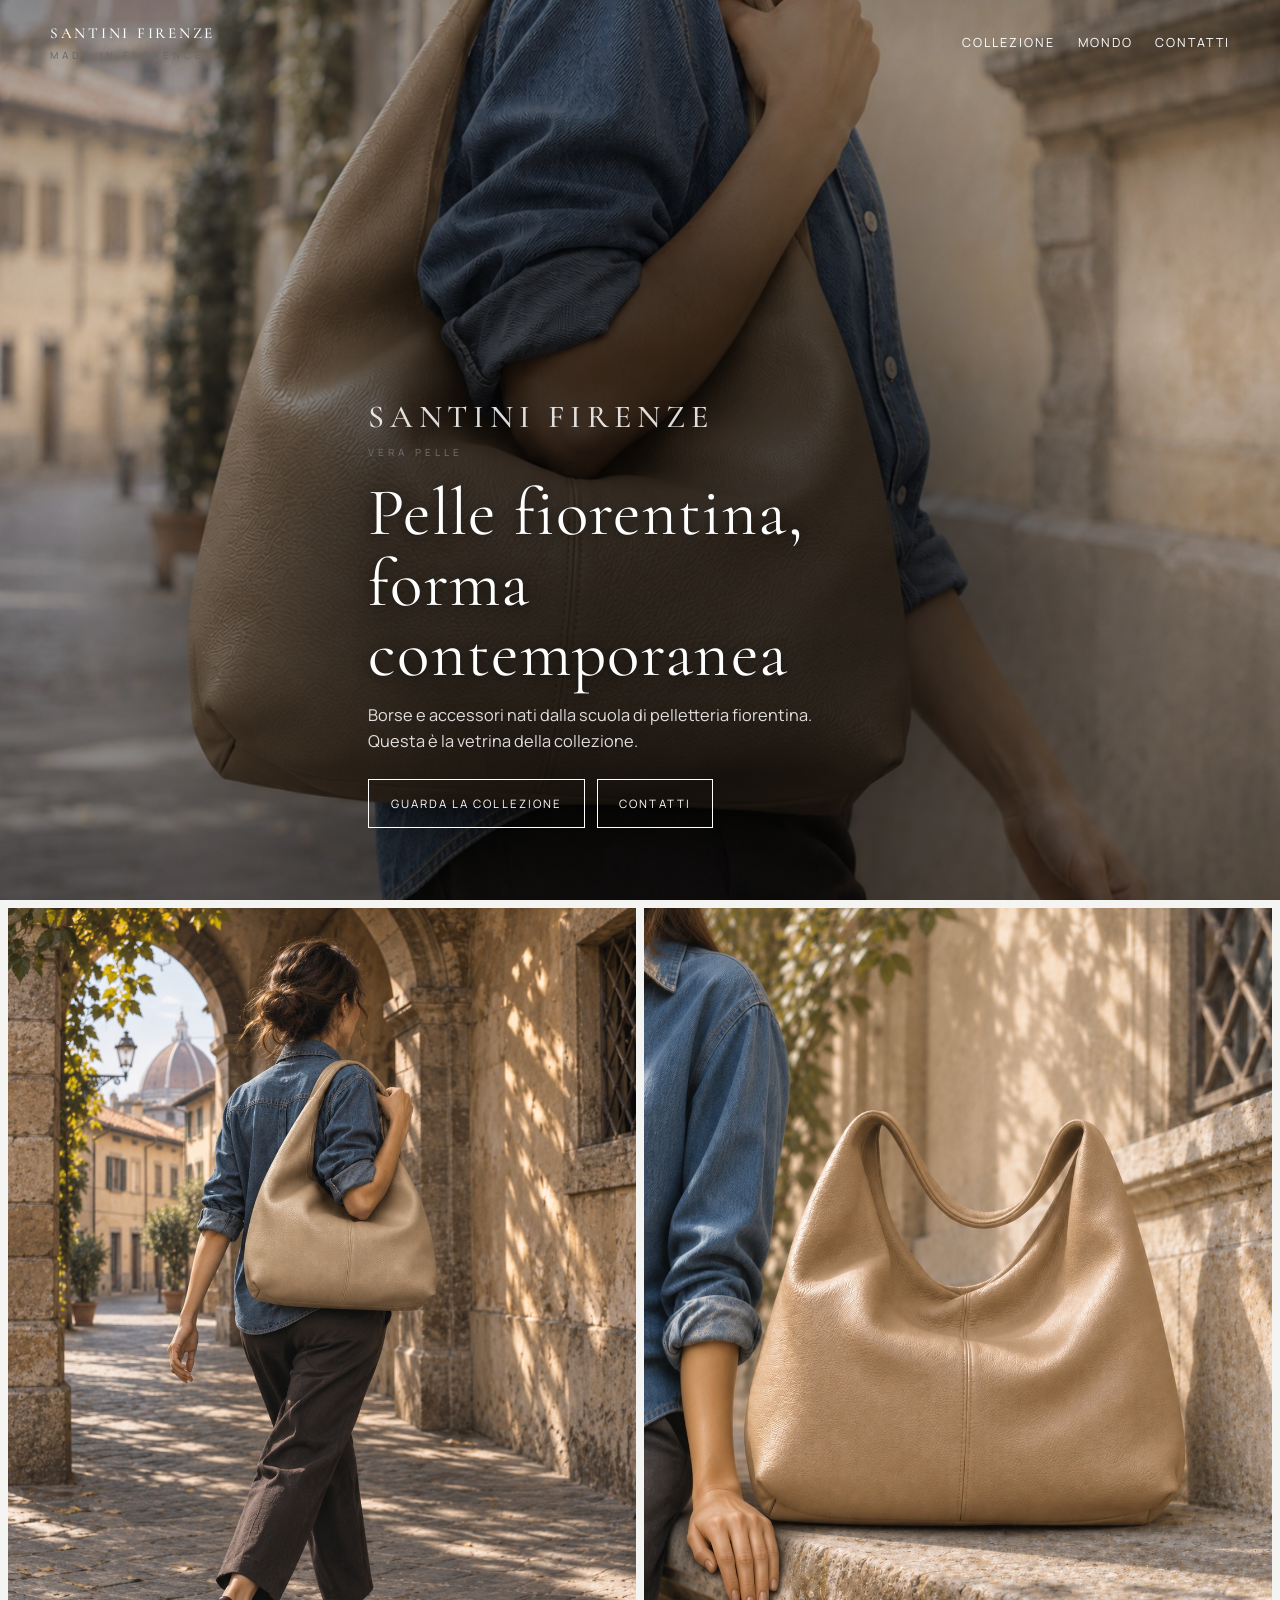
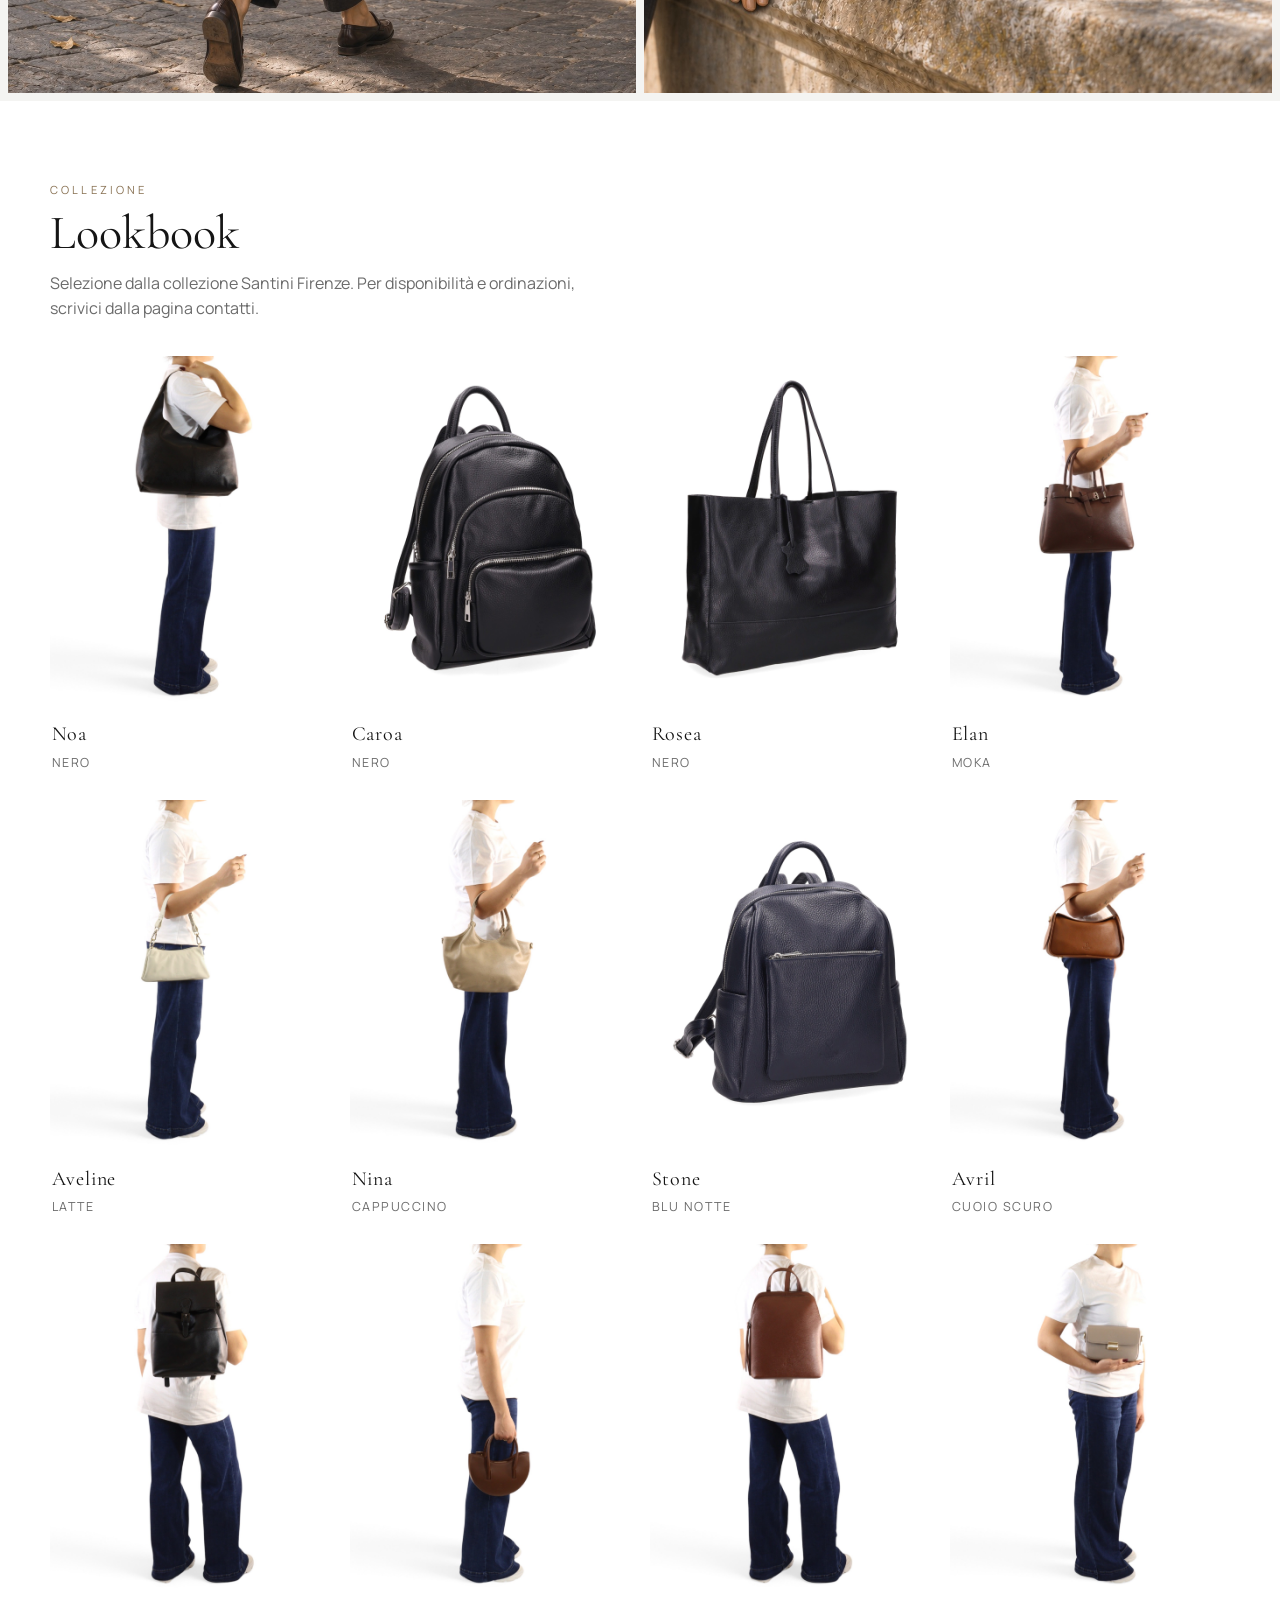
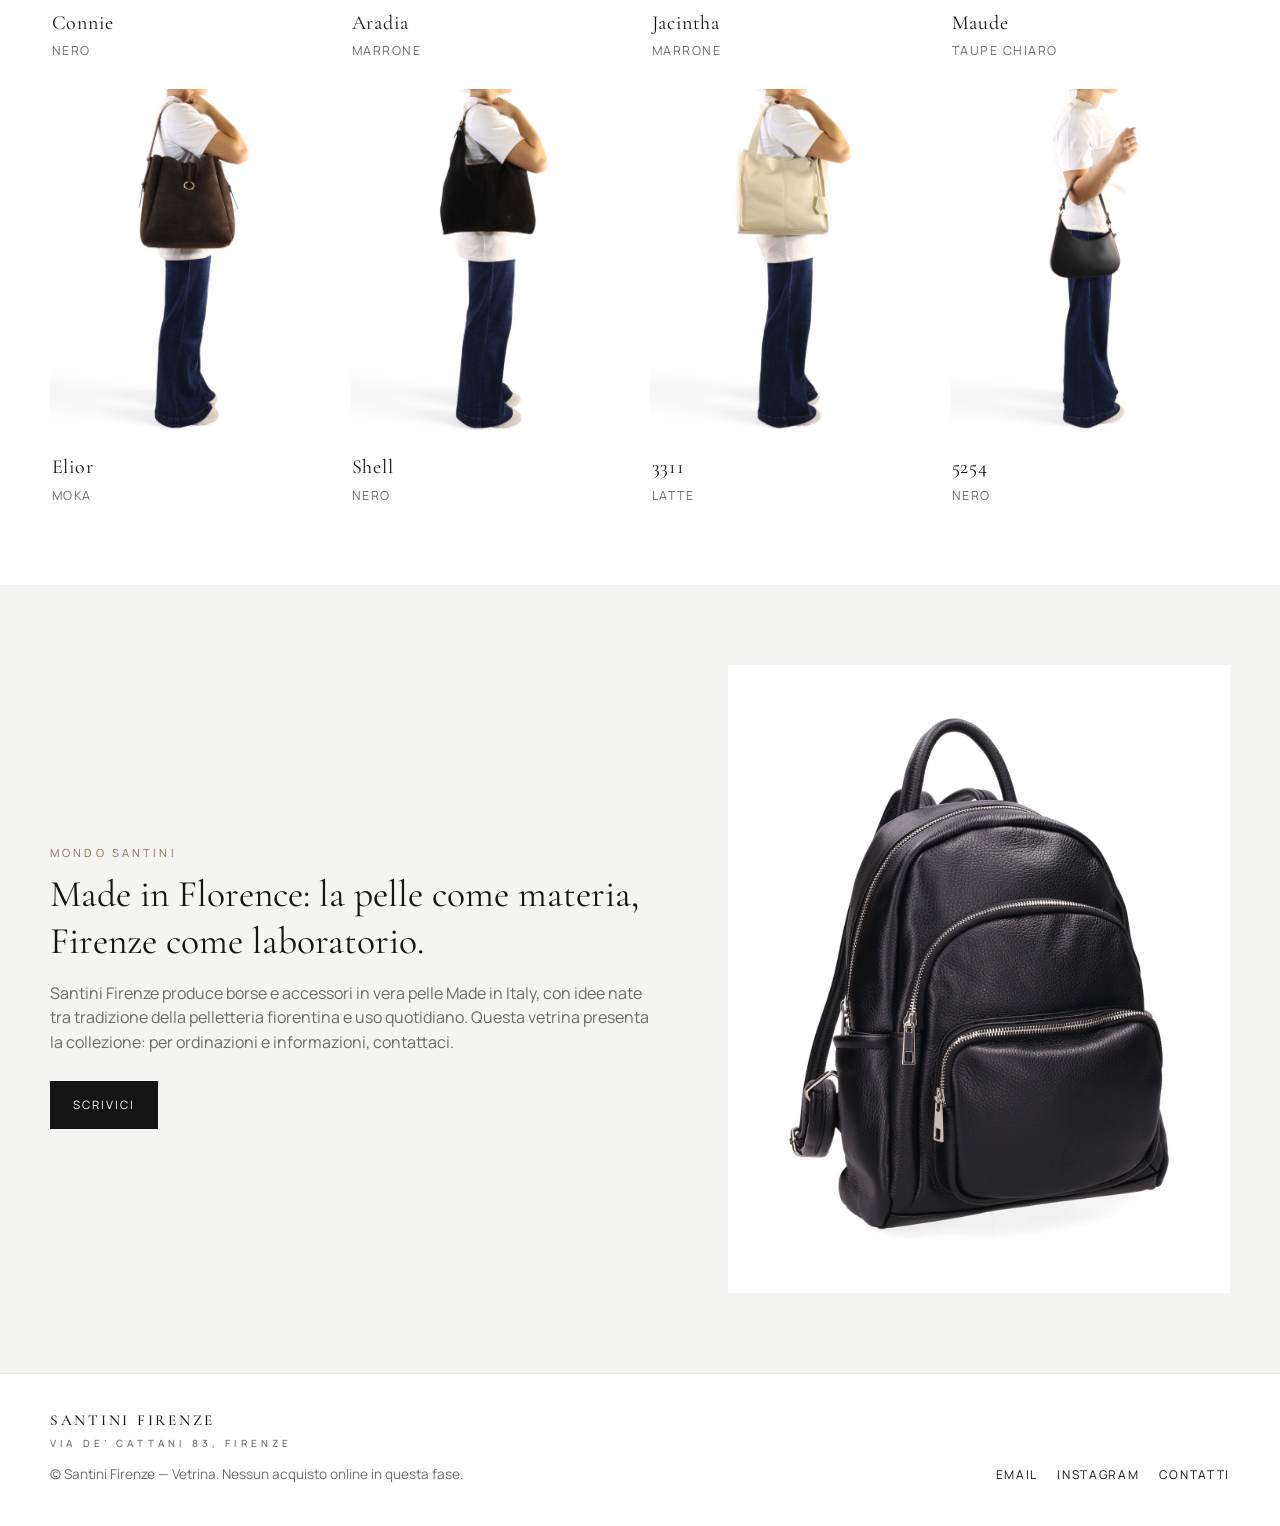
==== index.html @ 2aa39936 "Pubblica lo scatto del muretto con posa naturale" ====
<!DOCTYPE html>
<html lang="it">
<head>
  <meta charset="UTF-8">
  <meta name="viewport" content="width=device-width, initial-scale=1.0">
  <title>Santini Firenze — Borse in vera pelle</title>
  <meta name="description" content="Santini Firenze: borse e accessori in vera pelle, artigianato fiorentino. Vetrina della collezione.">
  <link rel="preconnect" href="https://fonts.googleapis.com">
  <link rel="preconnect" href="https://fonts.gstatic.com" crossorigin>
  <link href="https://fonts.googleapis.com/css2?family=Cormorant+Garamond:ital,wght@0,400;0,500;1,400&family=Manrope:wght@400;500;600&display=swap" rel="stylesheet">
  <link rel="stylesheet" href="css/style.css">
</head>
<body>

<header class="site-header">
  <div class="wrap inner">
    <a class="brand" href="index.html">Santini Firenze<span>Made in Florence</span></a>
    <nav aria-label="Principale">
      <a href="#collezione">Collezione</a>
      <a href="#mondo">Mondo</a>
      <a href="contatti.html">Contatti</a>
    </nav>
  </div>
</header>

<section class="hero" aria-label="In evidenza">
  <div class="hero__media">
    <img src="img/web/noa-indossata.jpg" alt="Borsa beige indossata con camicia in denim" width="1122" height="1402" fetchpriority="high" style="object-position: center 43%">
  </div>
  <div class="wrap hero__copy">
    <p class="brand">Santini Firenze<span>Vera pelle</span></p>
    <h1>Pelle fiorentina, forma contemporanea</h1>
    <p>Borse e accessori nati dalla scuola di pelletteria fiorentina. Questa è la vetrina della collezione.</p>
    <div class="cta-row">
      <a class="btn" href="#collezione">Guarda la collezione</a>
      <a class="btn" href="contatti.html">Contatti</a>
    </div>
  </div>
</section>

<section aria-label="Lifestyle Santini Firenze" style="display:grid;grid-template-columns:repeat(auto-fit,minmax(min(100%,24rem),1fr));gap:0.5rem;padding:0.5rem;background:#f4f4f2">
  <img src="img/web/noa-firenze.jpg" alt="Borsa beige indossata sotto un arco a Firenze" width="1122" height="1402" loading="lazy" style="display:block;width:100%;height:auto">
  <img src="img/web/noa-dettaglio-posa-naturale.jpg" alt="Dettaglio della pelle beige e del manico della borsa" width="1122" height="1402" loading="lazy" style="display:block;width:100%;height:auto">
</section>

<section class="section" id="collezione">
  <div class="wrap">
    <div class="section-head">
      <p class="eyebrow">Collezione</p>
      <h2>Lookbook</h2>
      <p>Selezione dalla collezione Santini Firenze. Per disponibilità e ordinazioni, scrivici dalla pagina contatti.</p>
    </div>
    <div class="lookbook">
      <a class="look" href="contatti.html">
        <figure><img src="img/web/13-noa-nero.jpg" alt="Noa nero" loading="lazy" width="800" height="1000"></figure>
        <figcaption><div class="name">Noa</div><div class="color">Nero</div></figcaption>
      </a>
      <a class="look" href="contatti.html">
        <figure><img src="img/web/06-caroa-nero.jpg" alt="Caroa nero" loading="lazy" width="800" height="1000"></figure>
        <figcaption><div class="name">Caroa</div><div class="color">Nero</div></figcaption>
      </a>
      <a class="look" href="contatti.html">
        <figure><img src="img/web/14-rosea-nero.jpg" alt="Rosea nero" loading="lazy" width="800" height="1000"></figure>
        <figcaption><div class="name">Rosea</div><div class="color">Nero</div></figcaption>
      </a>
      <a class="look" href="contatti.html">
        <figure><img src="img/web/08-elan-moka.jpg" alt="Elan moka" loading="lazy" width="800" height="1000"></figure>
        <figcaption><div class="name">Elan</div><div class="color">Moka</div></figcaption>
      </a>
      <a class="look" href="contatti.html">
        <figure><img src="img/web/04-aveline-latte.jpg" alt="Aveline latte" loading="lazy" width="800" height="1000"></figure>
        <figcaption><div class="name">Aveline</div><div class="color">Latte</div></figcaption>
      </a>
      <a class="look" href="contatti.html">
        <figure><img src="img/web/12-nina-cappuccino.jpg" alt="Nina cappuccino" loading="lazy" width="800" height="1000"></figure>
        <figcaption><div class="name">Nina</div><div class="color">Cappuccino</div></figcaption>
      </a>
      <a class="look" href="contatti.html">
        <figure><img src="img/web/16-stone-blu-notte.jpg" alt="Stone blu notte" loading="lazy" width="800" height="1000"></figure>
        <figcaption><div class="name">Stone</div><div class="color">Blu notte</div></figcaption>
      </a>
      <a class="look" href="contatti.html">
        <figure><img src="img/web/05-avril-cuoio-scuro.jpg" alt="Avril cuoio scuro" loading="lazy" width="800" height="1000"></figure>
        <figcaption><div class="name">Avril</div><div class="color">Cuoio scuro</div></figcaption>
      </a>
      <a class="look" href="contatti.html">
        <figure><img src="img/web/07-connie-nero.jpg" alt="Connie nero" loading="lazy" width="800" height="1000"></figure>
        <figcaption><div class="name">Connie</div><div class="color">Nero</div></figcaption>
      </a>
      <a class="look" href="contatti.html">
        <figure><img src="img/web/03-aradia-marrone.jpg" alt="Aradia marrone" loading="lazy" width="800" height="1000"></figure>
        <figcaption><div class="name">Aradia</div><div class="color">Marrone</div></figcaption>
      </a>
      <a class="look" href="contatti.html">
        <figure><img src="img/web/10-jacintha-marrone.jpg" alt="Jacintha marrone" loading="lazy" width="800" height="1000"></figure>
        <figcaption><div class="name">Jacintha</div><div class="color">Marrone</div></figcaption>
      </a>
      <a class="look" href="contatti.html">
        <figure><img src="img/web/11-maude-taupe-chiaro.jpg" alt="Maude taupe chiaro" loading="lazy" width="800" height="1000"></figure>
        <figcaption><div class="name">Maude</div><div class="color">Taupe chiaro</div></figcaption>
      </a>
      <a class="look" href="contatti.html">
        <figure><img src="img/web/09-elior-sc523-moka.jpg" alt="Elior moka" loading="lazy" width="800" height="1000"></figure>
        <figcaption><div class="name">Elior</div><div class="color">Moka</div></figcaption>
      </a>
      <a class="look" href="contatti.html">
        <figure><img src="img/web/15-shell-sc28-nero.jpg" alt="Shell nero" loading="lazy" width="800" height="1000"></figure>
        <figcaption><div class="name">Shell</div><div class="color">Nero</div></figcaption>
      </a>
      <a class="look" href="contatti.html">
        <figure><img src="img/web/01-3311-latte.jpg" alt="Modello 3311 latte" loading="lazy" width="800" height="1000"></figure>
        <figcaption><div class="name">3311</div><div class="color">Latte</div></figcaption>
      </a>
      <a class="look" href="contatti.html">
        <figure><img src="img/web/02-5254-nero.jpg" alt="Modello 5254 nero" loading="lazy" width="800" height="1000"></figure>
        <figcaption><div class="name">5254</div><div class="color">Nero</div></figcaption>
      </a>
    </div>
  </div>
</section>

<section class="section mist" id="mondo">
  <div class="wrap story">
    <div>
      <p class="eyebrow" style="font-size:.7rem;letter-spacing:.28em;text-transform:uppercase;color:var(--accent);margin-bottom:.55rem">Mondo Santini</p>
      <blockquote>Made in Florence: la pelle come materia, Firenze come laboratorio.</blockquote>
      <p>Santini Firenze produce borse e accessori in vera pelle Made in Italy, con idee nate tra tradizione della pelletteria fiorentina e uso quotidiano. Questa vetrina presenta la collezione: per ordinazioni e informazioni, contattaci.</p>
      <div class="cta-row" style="margin-top:1.6rem">
        <a class="btn solid" href="contatti.html">Scrivici</a>
      </div>
    </div>
    <div class="story-visual">
      <img src="img/web/06-caroa-nero.jpg" alt="Dettaglio borsa Caroa Santini Firenze" loading="lazy" width="900" height="1125">
    </div>
  </div>
</section>

<footer class="site-footer">
  <div class="wrap inner">
    <div>
      <div class="brand">Santini Firenze<span>Via de’ Cattani 83, Firenze</span></div>
      <p style="margin-top:.8rem">© Santini Firenze — Vetrina. Nessun acquisto online in questa fase.</p>
    </div>
    <div class="links">
      <a href="mailto:info@santinifirenze.com">Email</a>
      <a href="https://www.instagram.com/santinifirenze_official/" rel="noopener" target="_blank">Instagram</a>
      <a href="contatti.html">Contatti</a>
    </div>
  </div>
</footer>

</body>
</html>
---- css/style.css ----
:root {
  --ink: #151515;
  --muted: #6b6b6b;
  --line: #e6e6e6;
  --paper: #ffffff;
  --mist: #f4f4f2;
  --accent: #8a7355;
  --max: 1180px;
}

* { box-sizing: border-box; margin: 0; padding: 0; }

html { scroll-behavior: smooth; }

body {
  font-family: "Manrope", system-ui, sans-serif;
  color: var(--ink);
  background: var(--paper);
  line-height: 1.55;
  font-size: 16px;
  -webkit-font-smoothing: antialiased;
}

img { display: block; max-width: 100%; height: auto; }

a { color: inherit; text-decoration: none; }

.wrap {
  width: min(100% - 2.5rem, var(--max));
  margin-inline: auto;
}

.brand {
  font-family: "Cormorant Garamond", Georgia, serif;
  font-weight: 500;
  letter-spacing: 0.18em;
  text-transform: uppercase;
  font-size: 0.95rem;
}

.brand span {
  display: block;
  font-family: "Manrope", sans-serif;
  font-size: 0.62rem;
  letter-spacing: 0.42em;
  color: var(--muted);
  margin-top: 0.2rem;
}

/* Header */
.site-header {
  position: absolute;
  inset: 0 0 auto;
  z-index: 5;
  padding: 1.35rem 0;
  color: var(--paper);
}

.site-header.on-light {
  position: sticky;
  top: 0;
  background: rgba(255, 255, 255, 0.94);
  backdrop-filter: blur(8px);
  border-bottom: 1px solid var(--line);
  color: var(--ink);
}

.site-header .inner {
  display: flex;
  align-items: center;
  justify-content: space-between;
  gap: 1rem;
}

.site-header nav {
  display: flex;
  gap: 1.4rem;
  font-size: 0.78rem;
  letter-spacing: 0.16em;
  text-transform: uppercase;
}

.site-header nav a:hover { color: var(--accent); }
.site-header.on-light .brand span { color: var(--muted); }

/* Hero */
.hero {
  position: relative;
  min-height: 100svh;
  display: grid;
  place-items: end stretch;
  color: var(--paper);
  overflow: hidden;
  background: #111;
}

.hero__media {
  position: absolute;
  inset: 0;
}

.hero__media img {
  width: 100%;
  height: 100%;
  object-fit: cover;
  object-position: center 20%;
}

.hero__media::after {
  content: "";
  position: absolute;
  inset: 0;
  background:
    linear-gradient(180deg, rgba(0,0,0,.35) 0%, rgba(0,0,0,.08) 38%, rgba(0,0,0,.55) 100%);
}

.hero__copy {
  position: relative;
  z-index: 1;
  padding: 0 0 4.5rem;
  max-width: 34rem;
  animation: rise 0.9s ease both;
}

.hero__copy .brand {
  font-size: clamp(1.4rem, 3.2vw, 2rem);
  margin-bottom: 1.1rem;
}

.hero__copy h1 {
  font-family: "Cormorant Garamond", Georgia, serif;
  font-weight: 400;
  font-size: clamp(2.4rem, 6vw, 4.2rem);
  line-height: 1.05;
  letter-spacing: 0.02em;
  margin-bottom: 0.85rem;
}

.hero__copy p {
  font-size: 1.02rem;
  color: rgba(255,255,255,.86);
  max-width: 28rem;
  margin-bottom: 1.6rem;
}

.cta-row { display: flex; flex-wrap: wrap; gap: 0.75rem; }

.btn {
  display: inline-flex;
  align-items: center;
  justify-content: center;
  padding: 0.9rem 1.35rem;
  border: 1px solid currentColor;
  font-size: 0.72rem;
  letter-spacing: 0.18em;
  text-transform: uppercase;
  transition: background .2s ease, color .2s ease, border-color .2s ease;
}

.btn:hover { background: var(--paper); color: var(--ink); border-color: var(--paper); }

.btn.solid {
  background: var(--ink);
  color: var(--paper);
  border-color: var(--ink);
}

.btn.solid:hover { background: var(--accent); border-color: var(--accent); }

/* Sections */
.section {
  padding: 5rem 0;
}

.section.mist { background: var(--mist); }

.section-head {
  margin-bottom: 2.2rem;
  max-width: 36rem;
}

.section-head .eyebrow {
  font-size: 0.7rem;
  letter-spacing: 0.28em;
  text-transform: uppercase;
  color: var(--accent);
  margin-bottom: 0.55rem;
}

.section-head h2 {
  font-family: "Cormorant Garamond", Georgia, serif;
  font-weight: 400;
  font-size: clamp(2rem, 4vw, 3rem);
  line-height: 1.1;
  margin-bottom: 0.7rem;
}

.section-head p { color: var(--muted); }

/* Lookbook */
.lookbook {
  display: grid;
  grid-template-columns: repeat(2, 1fr);
  gap: 1.25rem 1rem;
}

@media (min-width: 900px) {
  .lookbook { grid-template-columns: repeat(4, 1fr); gap: 1.75rem 1.25rem; }
}

.look {
  display: block;
}

.look figure {
  background: var(--mist);
  overflow: hidden;
  aspect-ratio: 4 / 5;
}

.look img {
  width: 100%;
  height: 100%;
  object-fit: cover;
  transition: transform 0.7s ease;
}

.look:hover img { transform: scale(1.035); }

.look figcaption {
  padding: 0.85rem 0.1rem 0;
}

.look .name {
  font-family: "Cormorant Garamond", Georgia, serif;
  font-size: 1.25rem;
  letter-spacing: 0.04em;
}

.look .color {
  font-size: 0.78rem;
  letter-spacing: 0.12em;
  text-transform: uppercase;
  color: var(--muted);
  margin-top: 0.15rem;
}

/* Story */
.story {
  display: grid;
  gap: 2rem;
  align-items: center;
}

@media (min-width: 860px) {
  .story { grid-template-columns: 1.1fr 0.9fr; gap: 4rem; }
}

.story blockquote {
  font-family: "Cormorant Garamond", Georgia, serif;
  font-size: clamp(1.6rem, 3vw, 2.35rem);
  line-height: 1.25;
  font-weight: 400;
}

.story p { color: var(--muted); margin-top: 1rem; }

.story-visual {
  background: var(--mist);
  aspect-ratio: 4 / 5;
  overflow: hidden;
}

.story-visual img {
  width: 100%;
  height: 100%;
  object-fit: cover;
}

/* Contacts */
.contact-grid {
  display: grid;
  gap: 2.5rem;
}

@media (min-width: 800px) {
  .contact-grid { grid-template-columns: 1fr 1fr; gap: 4rem; }
}

.contact-card h2 {
  font-family: "Cormorant Garamond", Georgia, serif;
  font-weight: 400;
  font-size: 2.4rem;
  margin-bottom: 1rem;
}

.contact-card p,
.contact-card li { color: var(--muted); }

.contact-card ul {
  list-style: none;
  margin-top: 1.4rem;
  display: grid;
  gap: 0.85rem;
}

.contact-card a { border-bottom: 1px solid transparent; }
.contact-card a:hover { color: var(--ink); border-color: var(--accent); }

.contact-form {
  display: grid;
  gap: 0.85rem;
}

.contact-form label {
  font-size: 0.72rem;
  letter-spacing: 0.16em;
  text-transform: uppercase;
  color: var(--muted);
}

.contact-form input,
.contact-form textarea {
  width: 100%;
  border: 1px solid var(--line);
  background: var(--paper);
  padding: 0.85rem 0.95rem;
  font: inherit;
  color: var(--ink);
}

.contact-form textarea { min-height: 8rem; resize: vertical; }

.contact-form button {
  justify-self: start;
  cursor: pointer;
  background: var(--ink);
  color: var(--paper);
  border: 1px solid var(--ink);
  padding: 0.9rem 1.35rem;
  font-size: 0.72rem;
  letter-spacing: 0.18em;
  text-transform: uppercase;
}

.contact-form button:hover { background: var(--accent); border-color: var(--accent); }

.page-hero {
  padding: 7rem 0 2.5rem;
  background: var(--mist);
}

.page-hero h1 {
  font-family: "Cormorant Garamond", Georgia, serif;
  font-weight: 400;
  font-size: clamp(2.4rem, 5vw, 3.6rem);
}

/* Footer */
.site-footer {
  border-top: 1px solid var(--line);
  padding: 2.2rem 0 2.6rem;
}

.site-footer .inner {
  display: flex;
  flex-wrap: wrap;
  gap: 1rem 2rem;
  justify-content: space-between;
  align-items: end;
}

.site-footer p {
  color: var(--muted);
  font-size: 0.85rem;
}

.site-footer .links {
  display: flex;
  gap: 1.2rem;
  font-size: 0.75rem;
  letter-spacing: 0.14em;
  text-transform: uppercase;
}

@keyframes rise {
  from { opacity: 0; transform: translateY(18px); }
  to { opacity: 1; transform: translateY(0); }
}

@media (prefers-reduced-motion: reduce) {
  * { animation: none !important; transition: none !important; }
  .look:hover img { transform: none; }
}

/* Sfumatura dietro il titolo della homepage. */
.hero__media::after {
  background:
    radial-gradient(ellipse 44% 60% at 50% 59%, rgba(0, 0, 0, 0.64) 0%, rgba(0, 0, 0, 0.6) 48%, transparent 100%),
    linear-gradient(rgba(0, 0, 0, 0.35) 0%, rgba(0, 0, 0, 0.08) 38%, rgba(0, 0, 0, 0.55) 100%);
}

.hero__copy h1 {
  text-shadow: 0 2px 14px rgba(0, 0, 0, 0.68);
}

@media (max-width: 640px) {
  .hero__media::after {
    background: linear-gradient(rgba(0, 0, 0, 0.35) 0%, rgba(0, 0, 0, 0.18) 28%, rgba(0, 0, 0, 0.62) 56%, rgba(0, 0, 0, 0.72) 100%);
  }
}
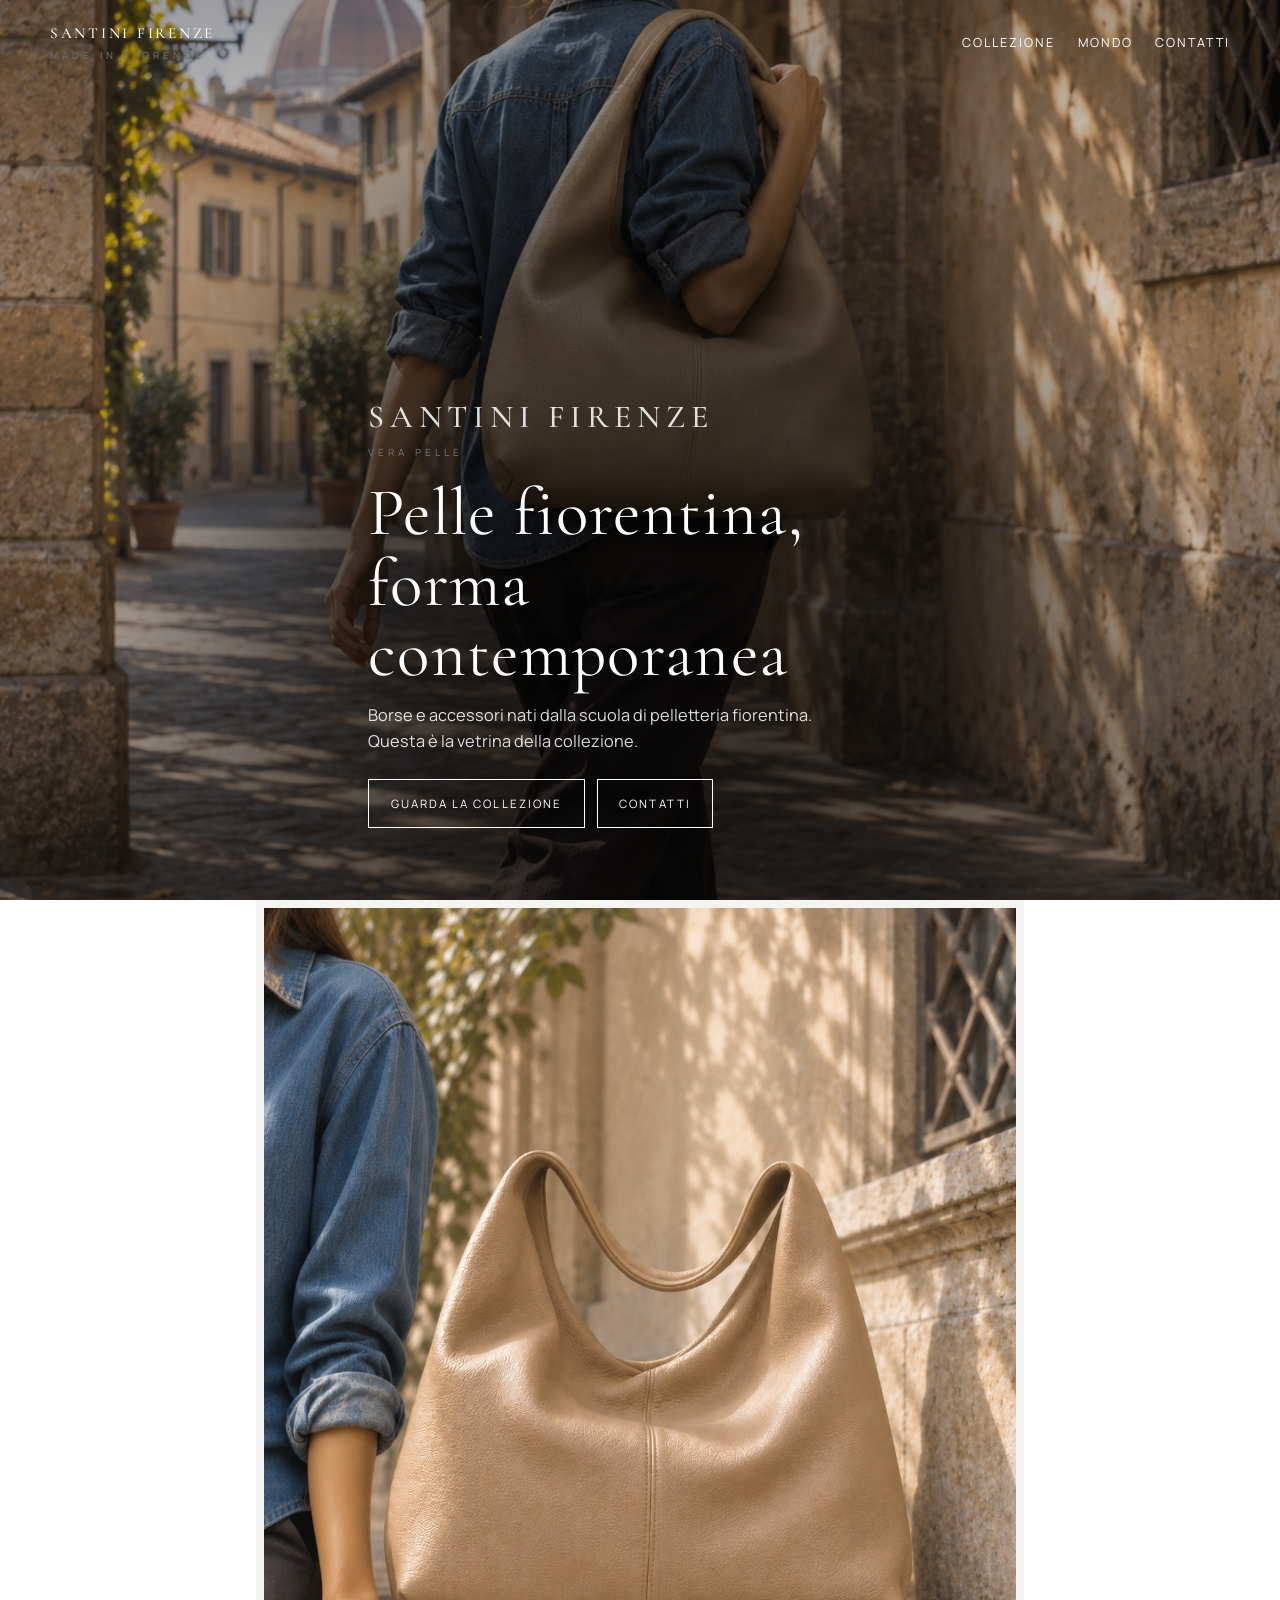
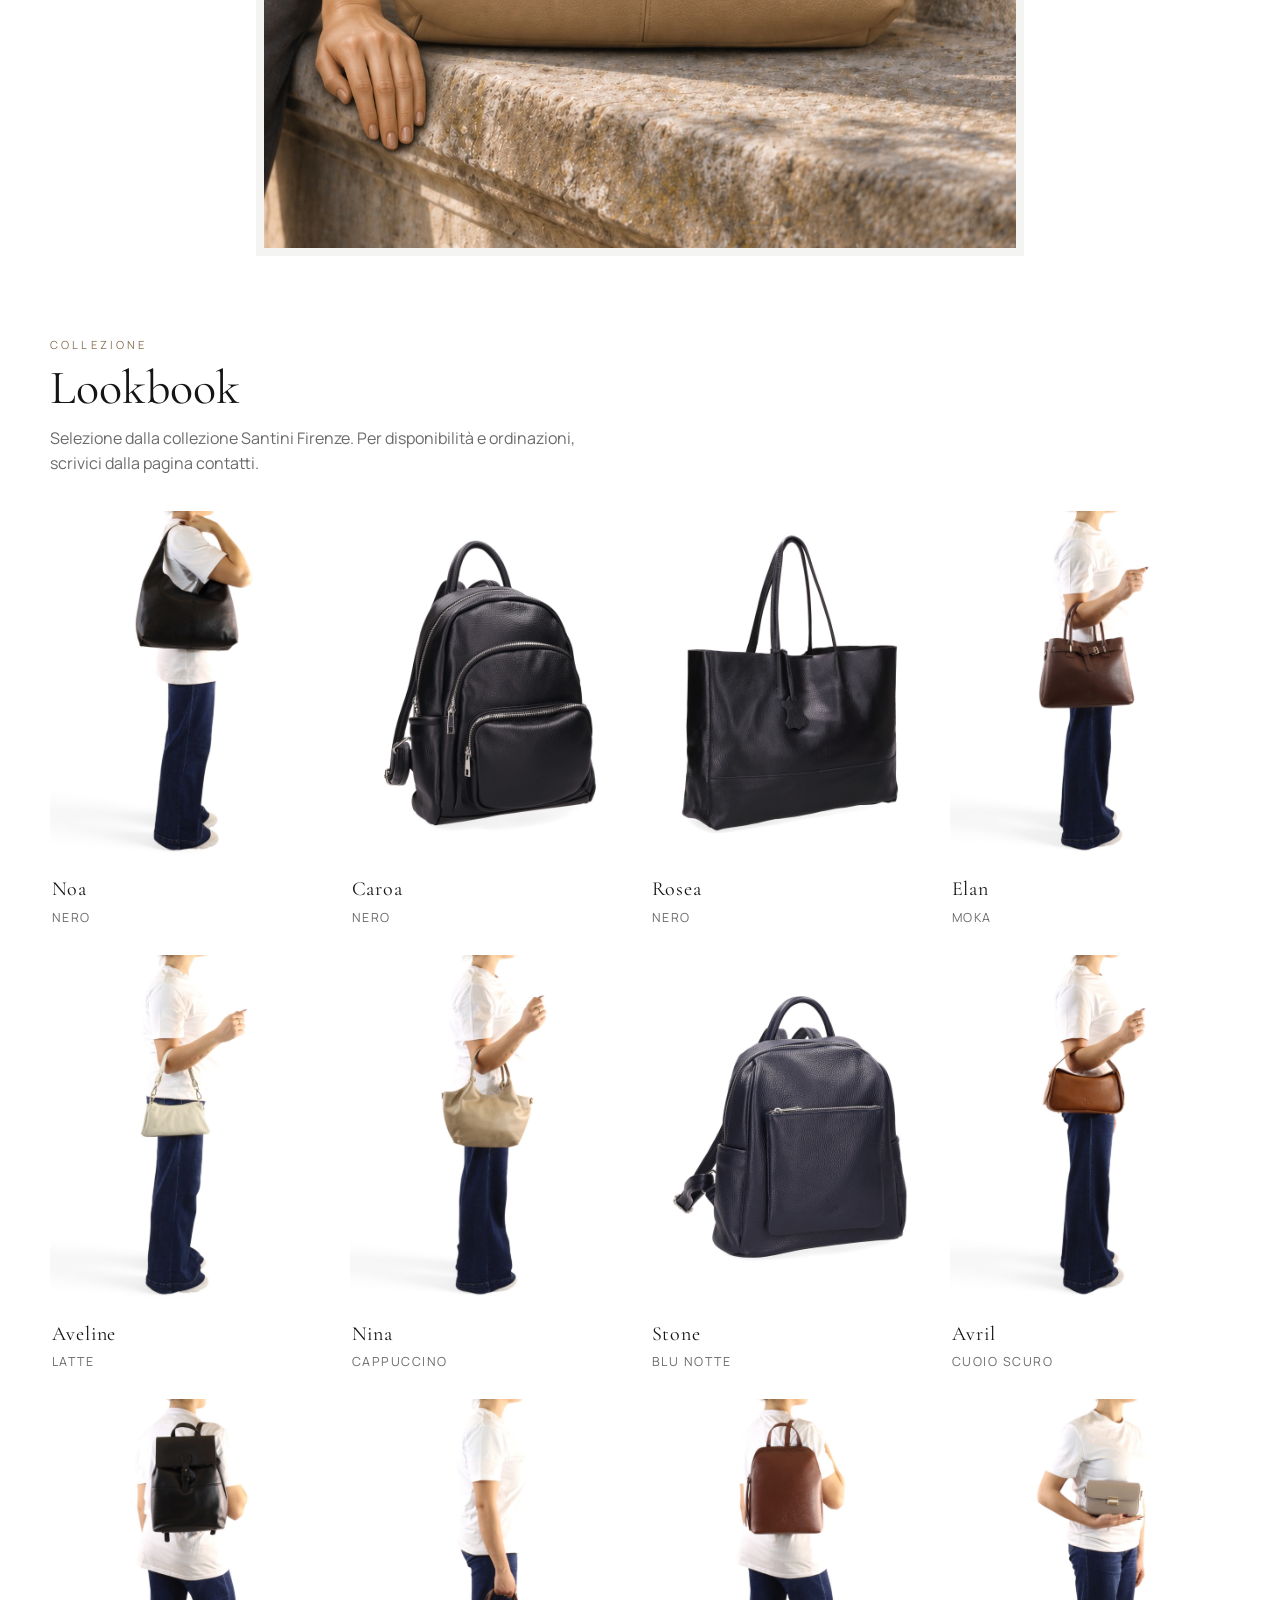
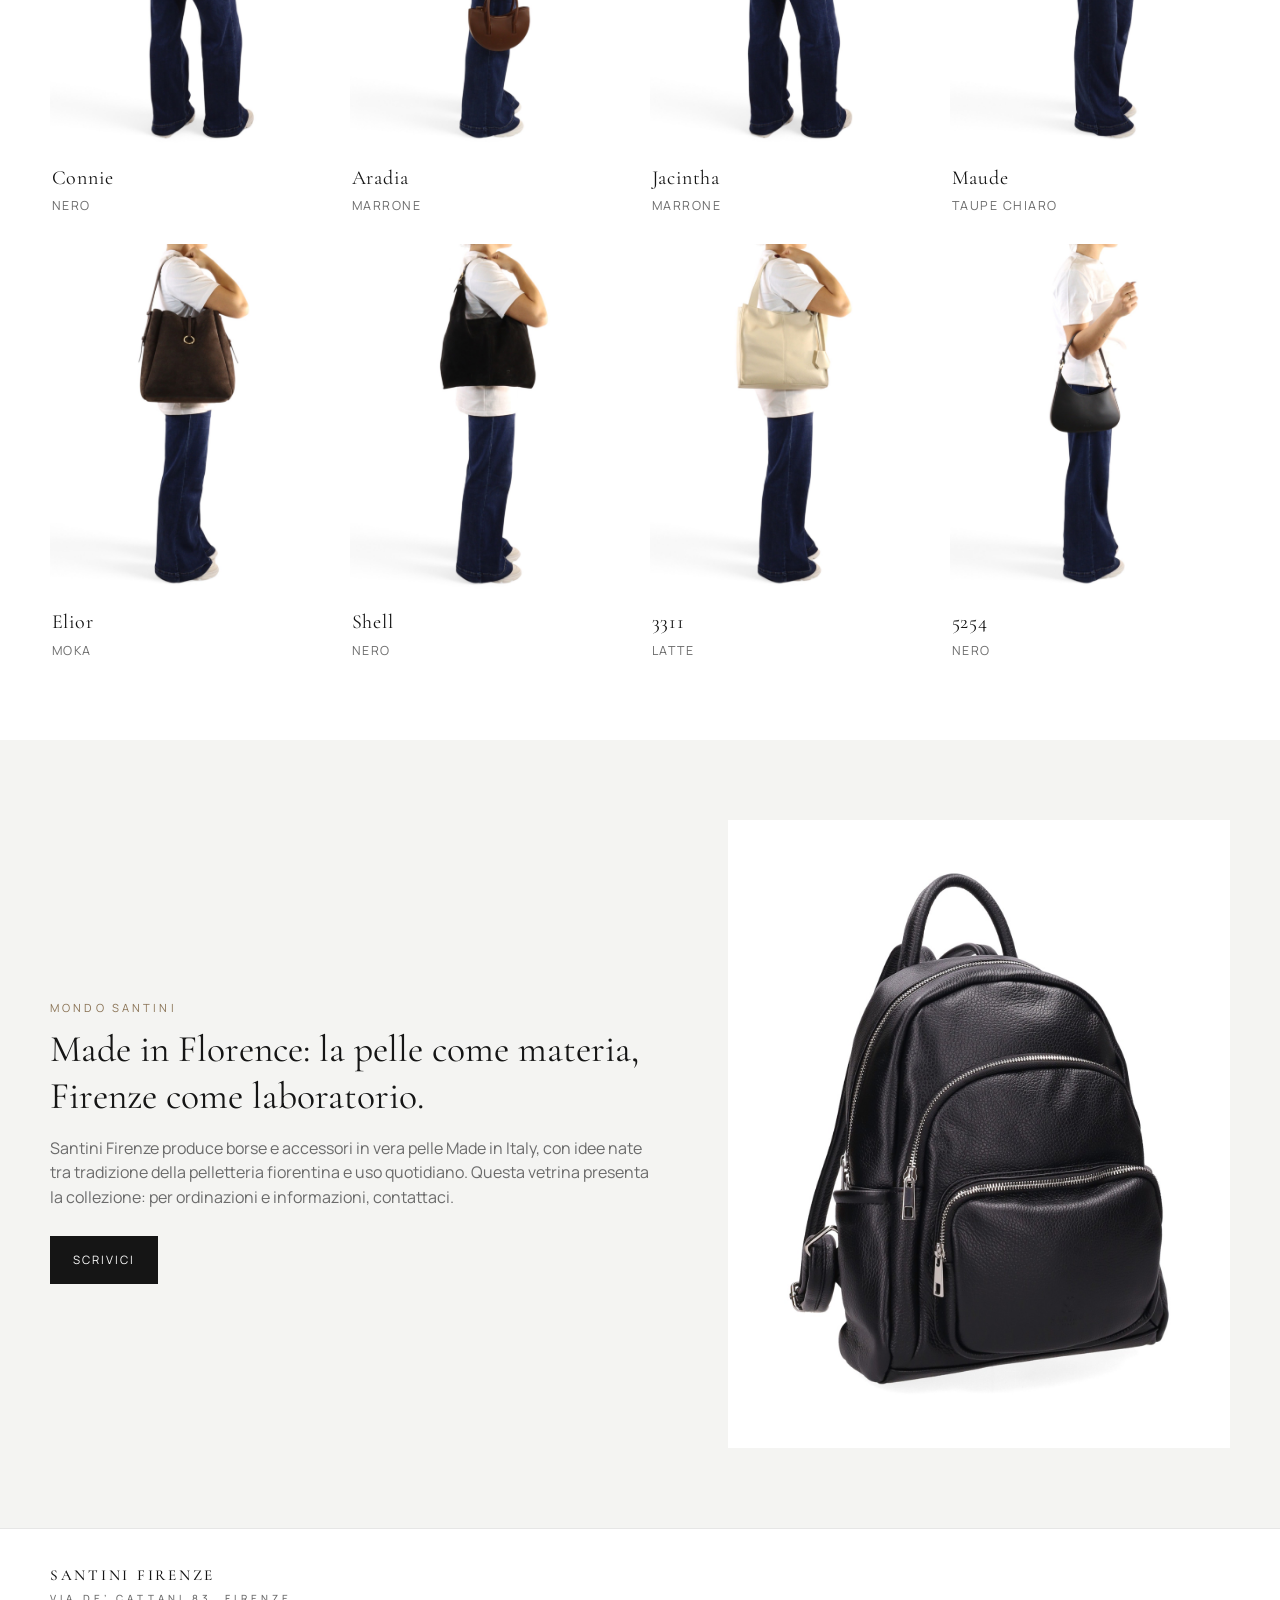
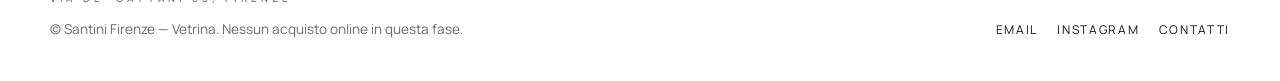
==== commit 8219c4ce: "Rimuove la prima foto lifestyle dalla homepage" ====
--- a/index.html
+++ b/index.html
@@ -25,7 +25,7 @@
 
 <section class="hero" aria-label="In evidenza">
   <div class="hero__media">
-    <img src="img/web/noa-indossata.jpg" alt="Borsa beige indossata con camicia in denim" width="1122" height="1402" fetchpriority="high" style="object-position: center 43%">
+    <img src="img/web/noa-firenze.jpg" alt="Borsa beige indossata sotto un arco a Firenze" width="1122" height="1402" fetchpriority="high" style="object-position: center 43%">
   </div>
   <div class="wrap hero__copy">
     <p class="brand">Santini Firenze<span>Vera pelle</span></p>
@@ -38,8 +38,7 @@
   </div>
 </section>
 
-<section aria-label="Lifestyle Santini Firenze" style="display:grid;grid-template-columns:repeat(auto-fit,minmax(min(100%,24rem),1fr));gap:0.5rem;padding:0.5rem;background:#f4f4f2">
-  <img src="img/web/noa-firenze.jpg" alt="Borsa beige indossata sotto un arco a Firenze" width="1122" height="1402" loading="lazy" style="display:block;width:100%;height:auto">
+<section aria-label="Lifestyle Santini Firenze" style="max-width:48rem;margin-inline:auto;padding:0.5rem;background:#f4f4f2">
   <img src="img/web/noa-dettaglio-posa-naturale.jpg" alt="Dettaglio della pelle beige e del manico della borsa" width="1122" height="1402" loading="lazy" style="display:block;width:100%;height:auto">
 </section>
 
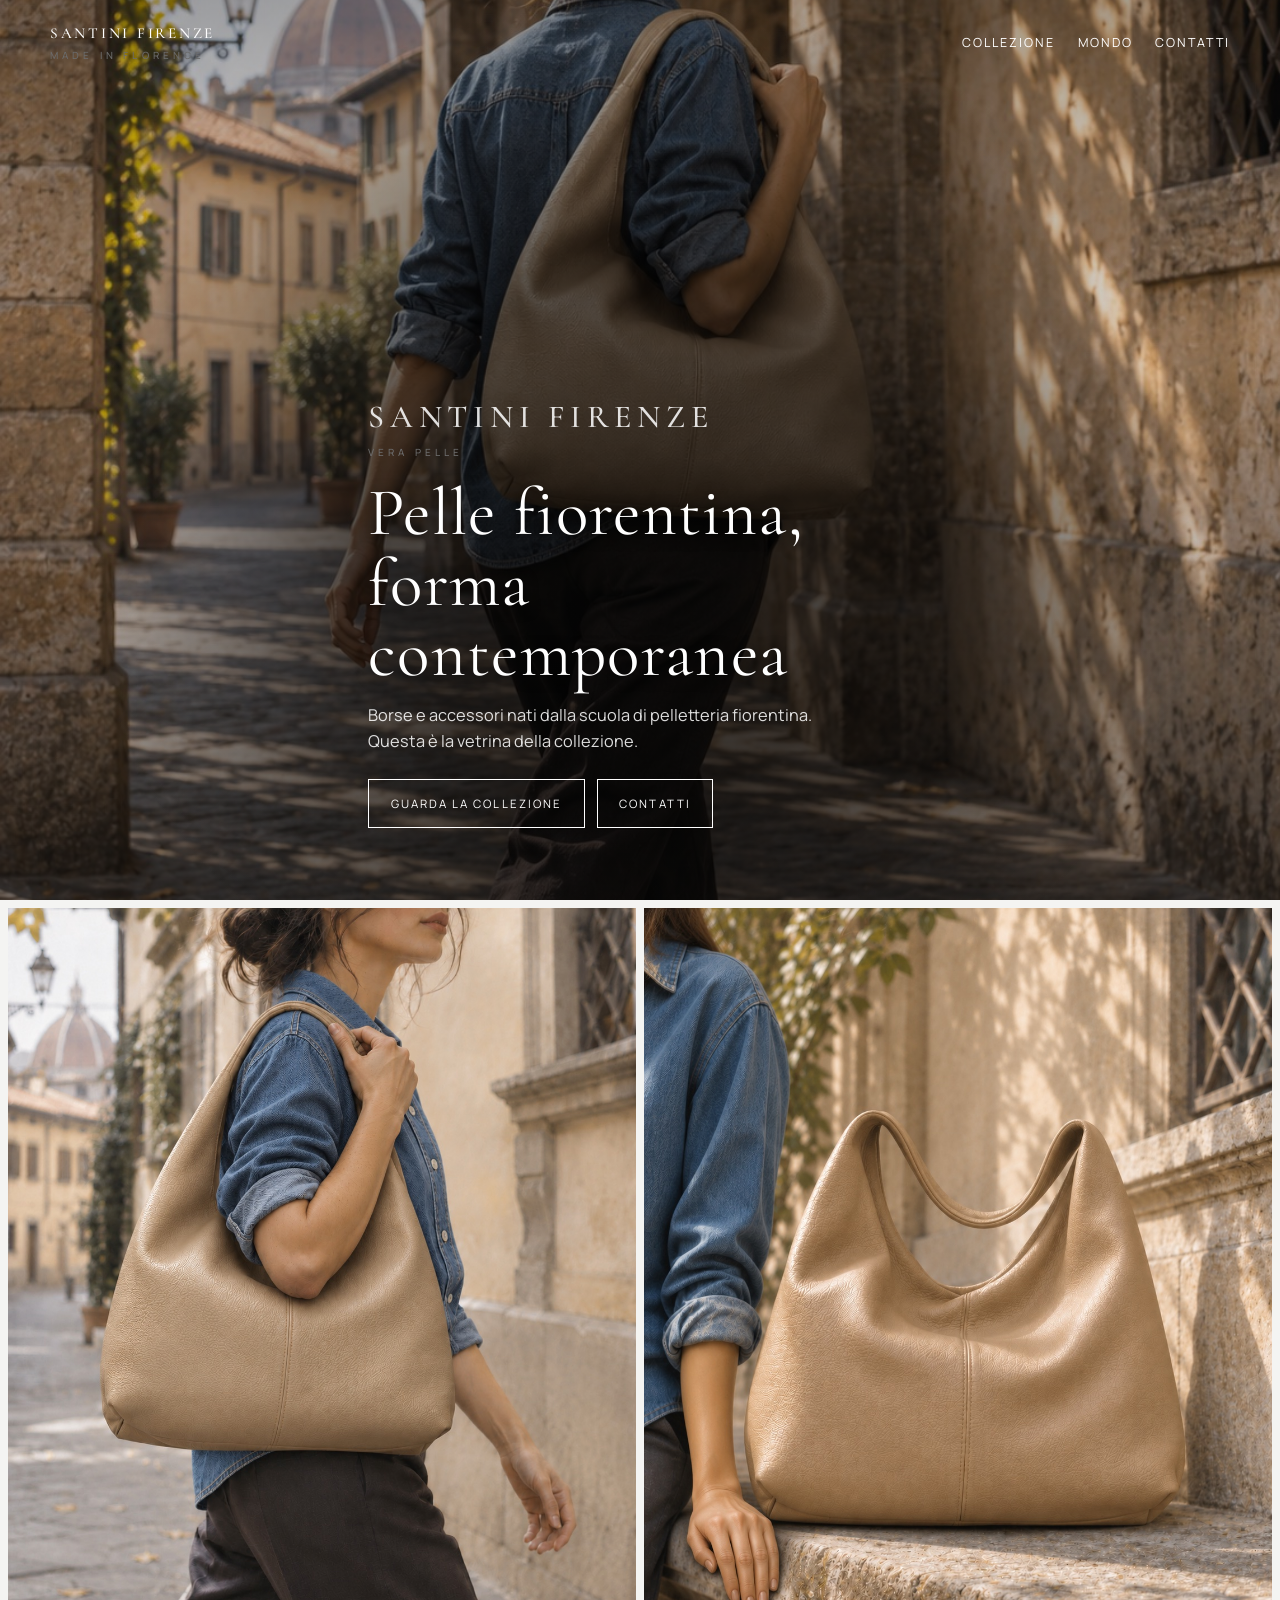
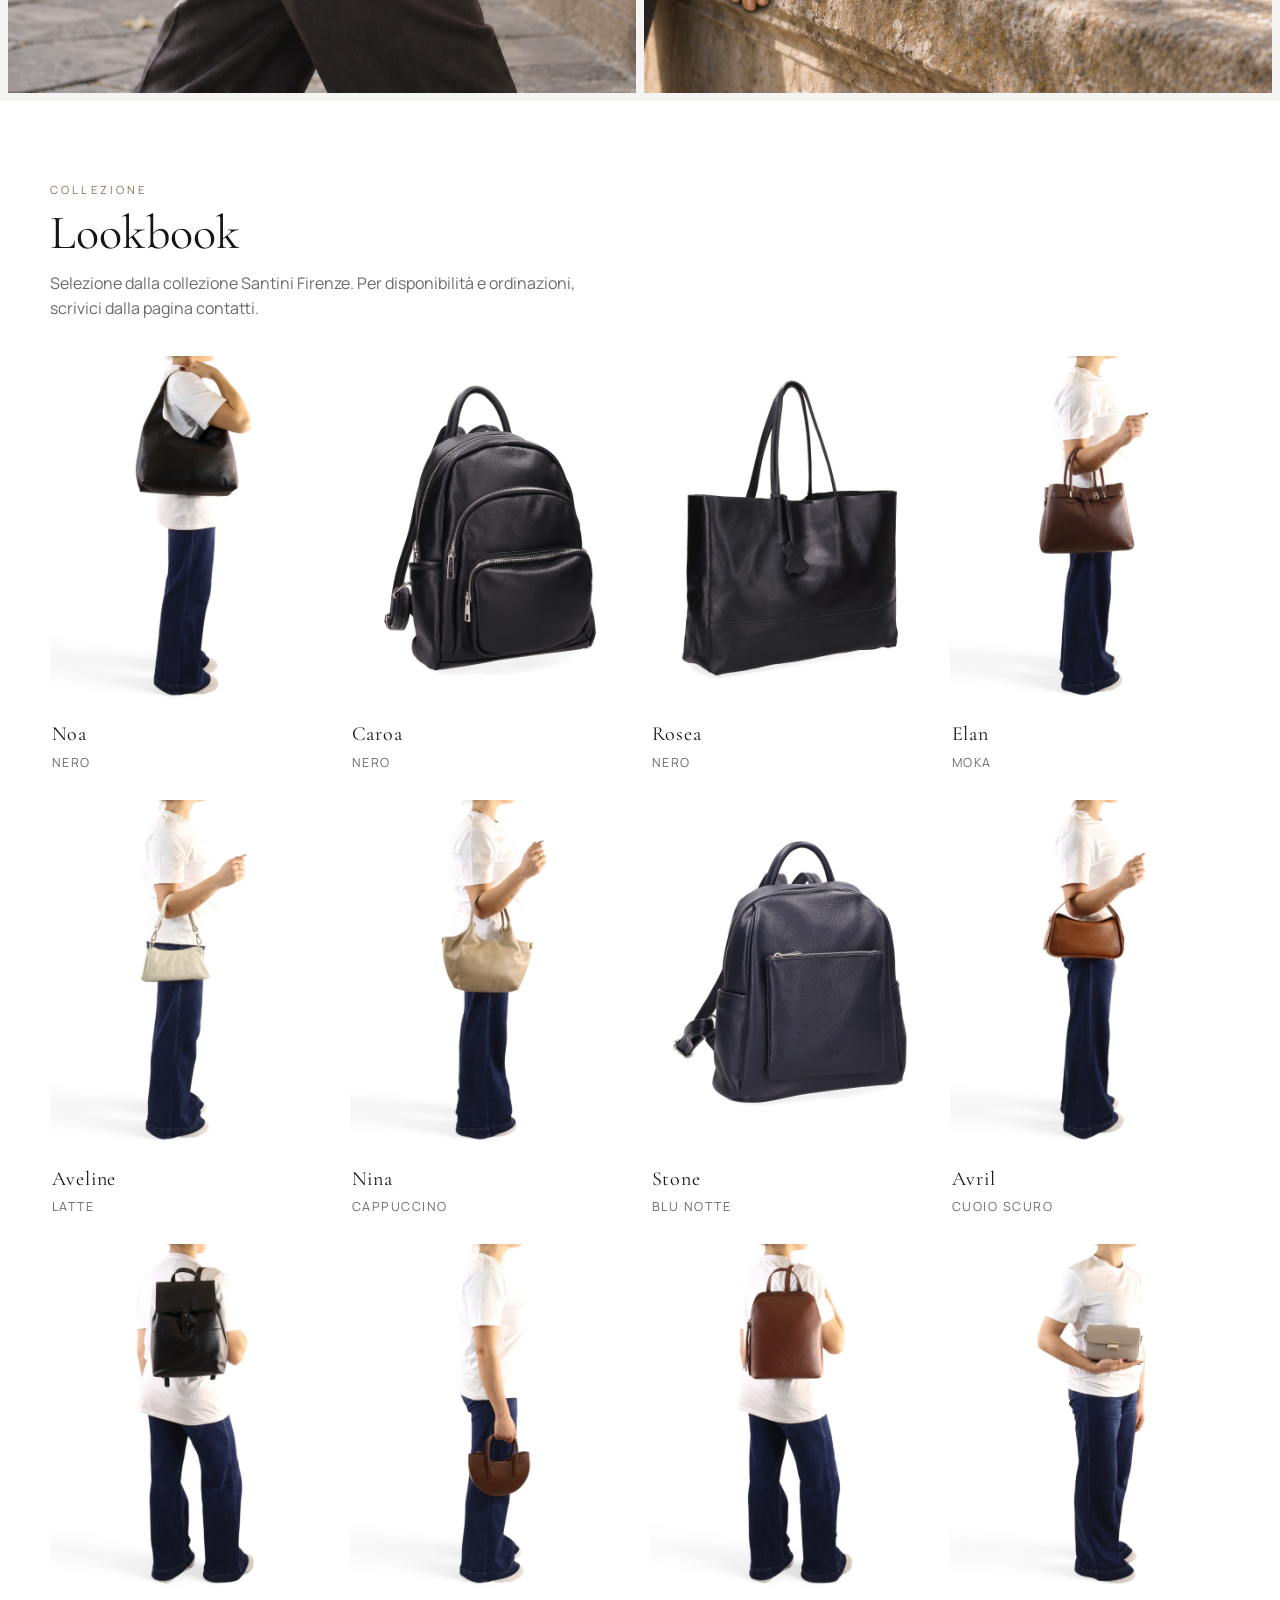
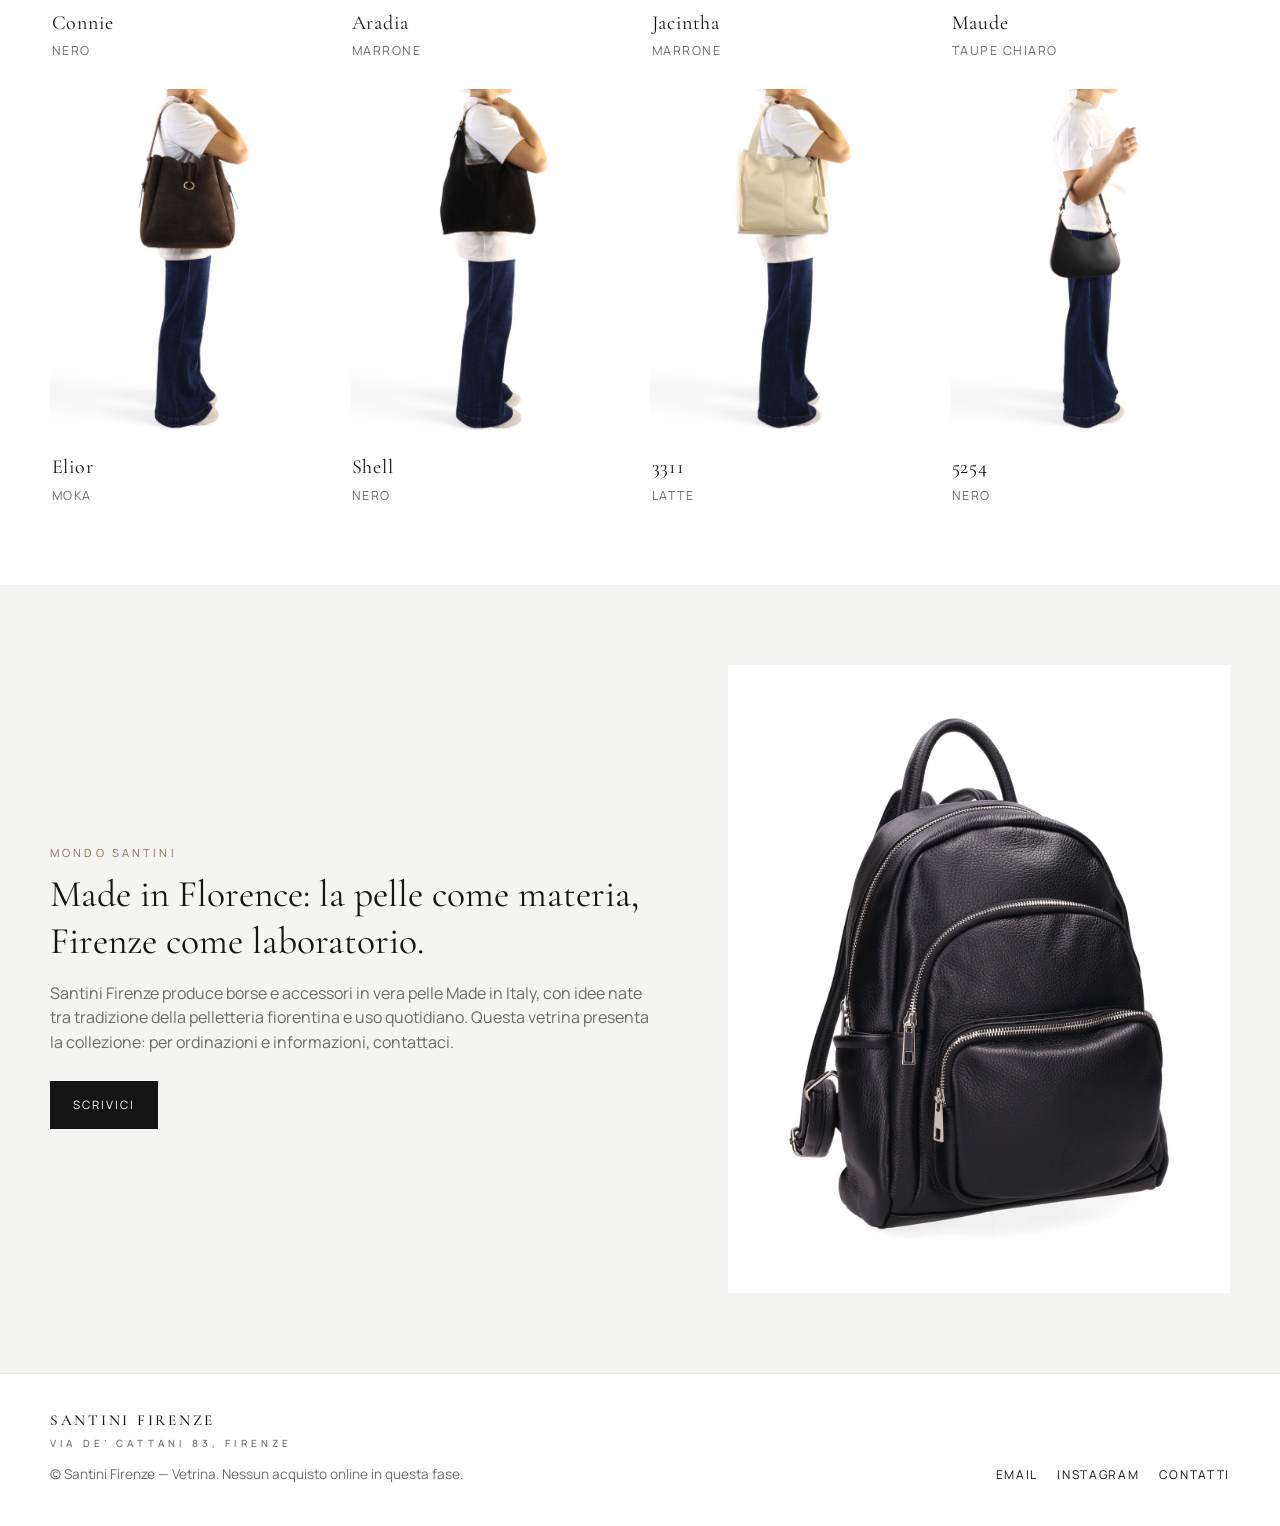
==== commit 7f368d85: "Aggiunge la foto della Noa indossata alla sezione lifestyle" ====
--- a/index.html
+++ b/index.html
@@ -38,7 +38,8 @@
   </div>
 </section>
 
-<section aria-label="Lifestyle Santini Firenze" style="max-width:48rem;margin-inline:auto;padding:0.5rem;background:#f4f4f2">
+<section aria-label="Lifestyle Santini Firenze" style="display:grid;grid-template-columns:repeat(auto-fit,minmax(min(100%,24rem),1fr));gap:0.5rem;padding:0.5rem;background:#f4f4f2">
+  <img src="img/web/noa-indossata-gomito-frontale.jpg" alt="Primo piano della borsa beige indossata a spalla con camicia in jeans" width="1122" height="1402" loading="lazy" style="display:block;width:100%;height:auto">
   <img src="img/web/noa-dettaglio-posa-naturale.jpg" alt="Dettaglio della pelle beige e del manico della borsa" width="1122" height="1402" loading="lazy" style="display:block;width:100%;height:auto">
 </section>
 
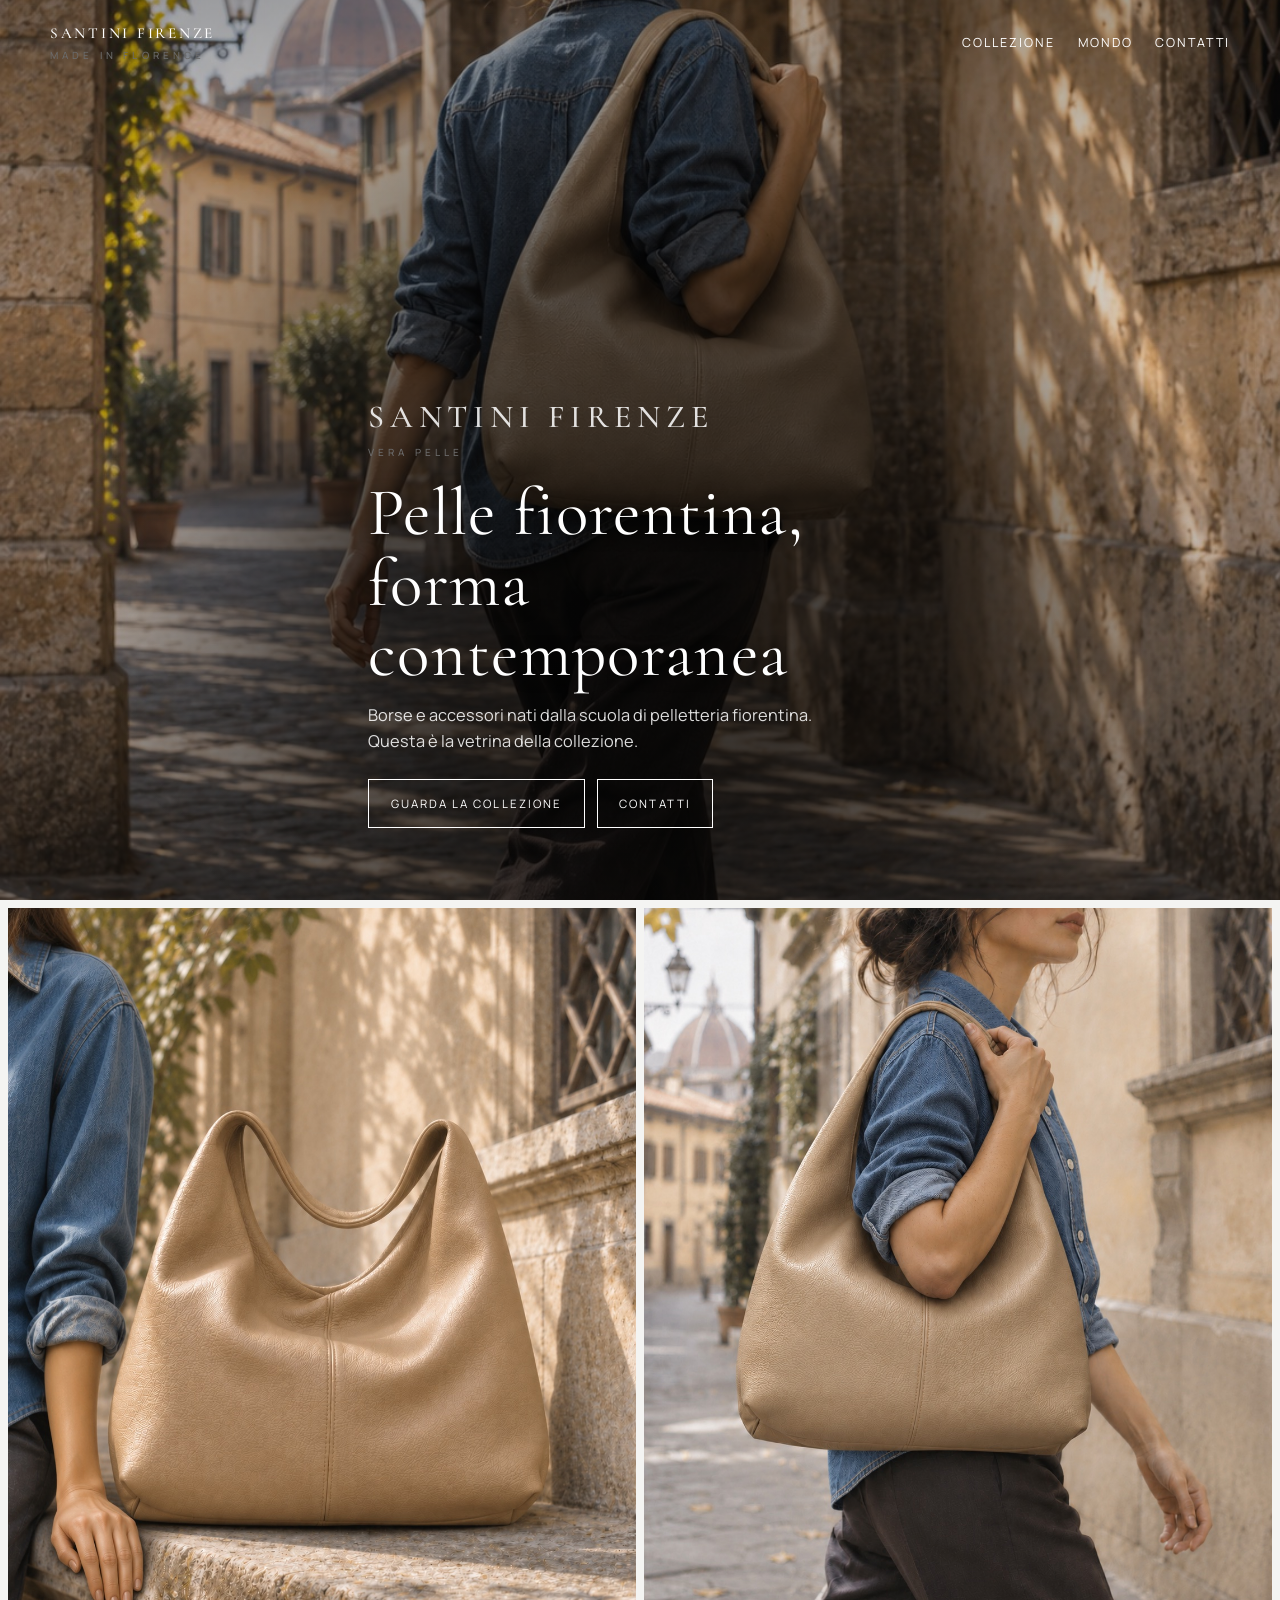
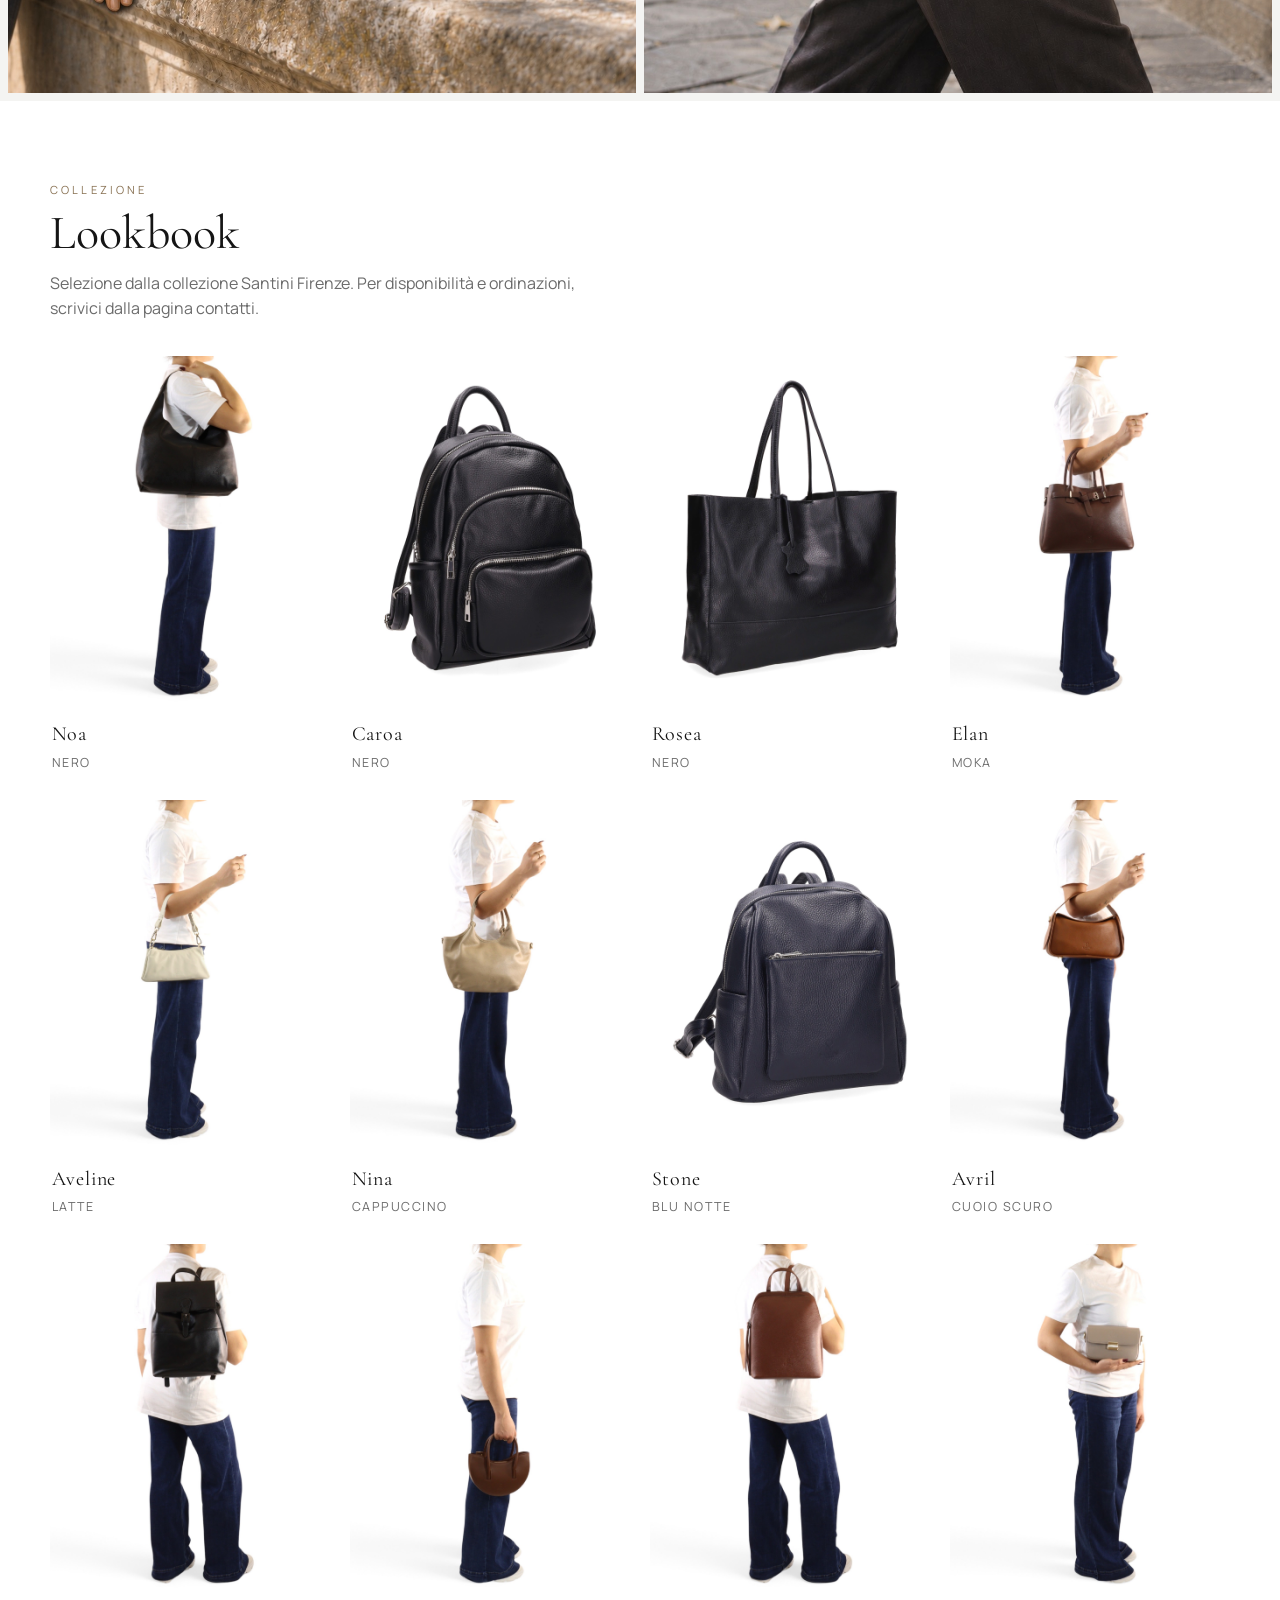
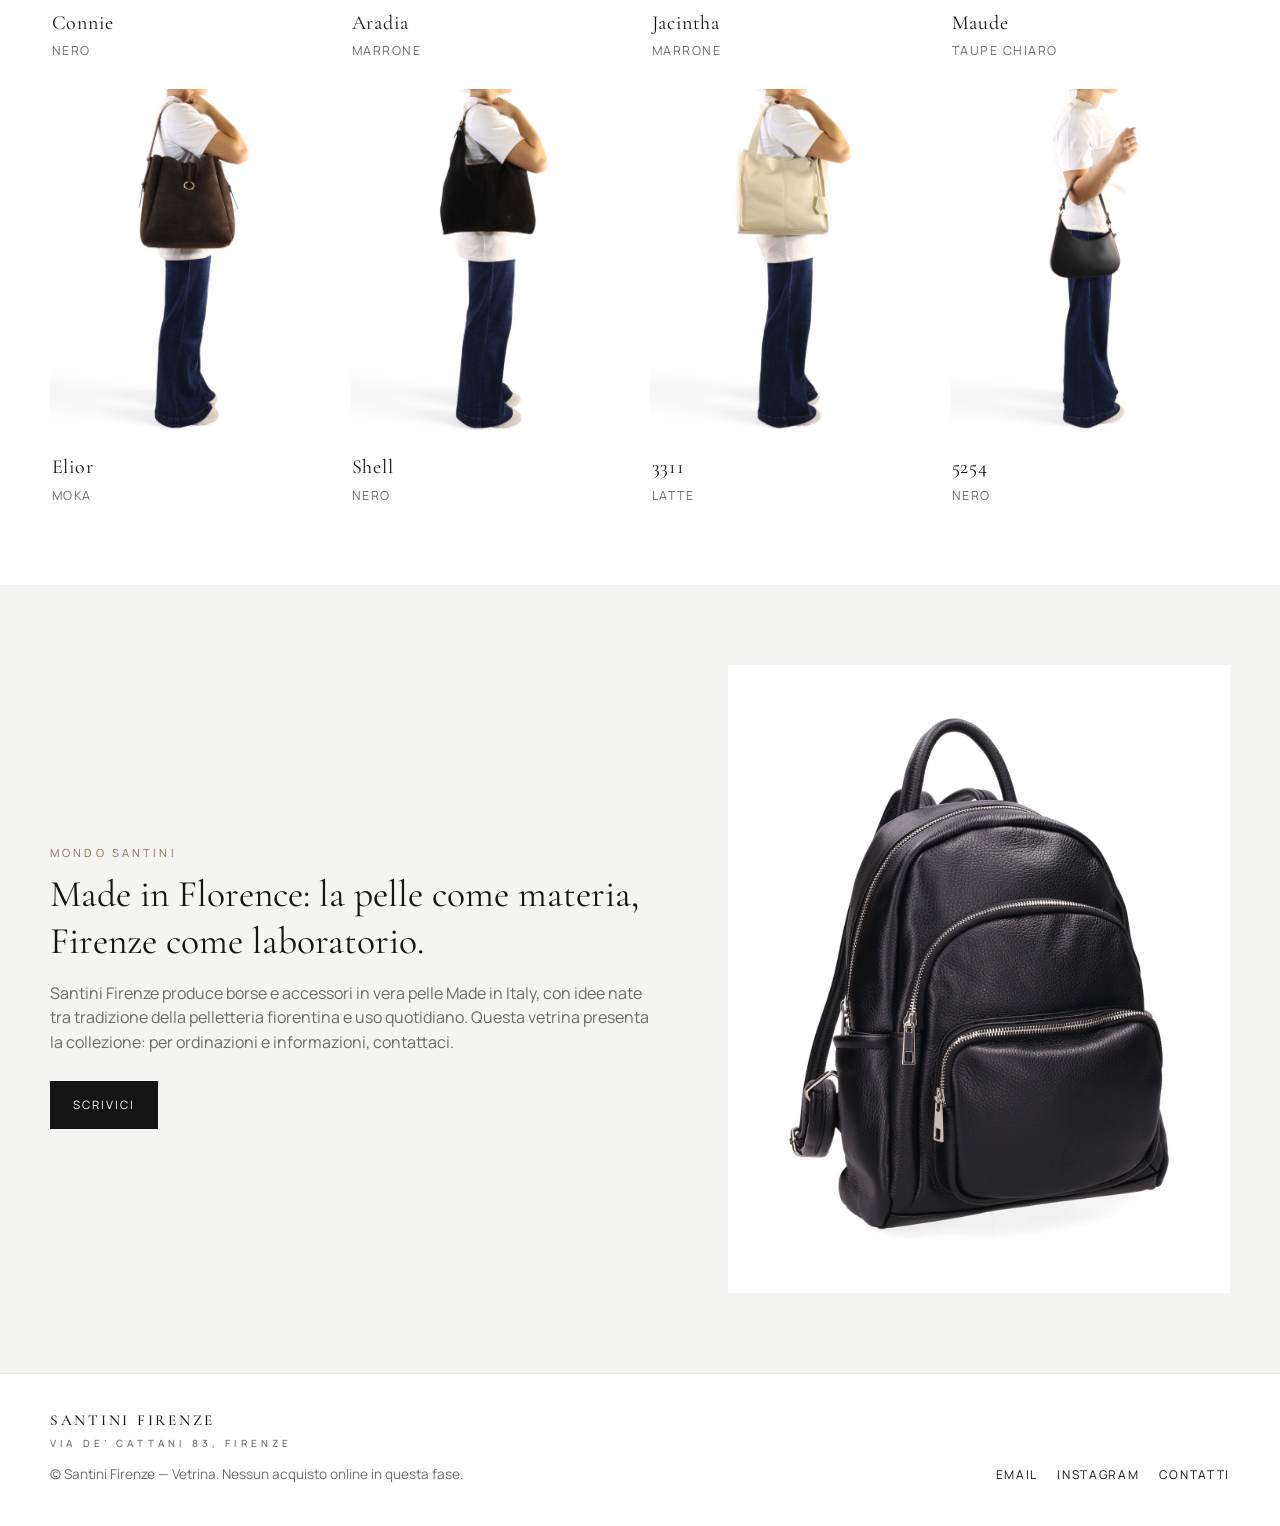
==== commit 888fd826: "Mostra al terzo posto la foto lifestyle di profilo Added a new profile picture image to the lifestyl" ====
--- a/index.html
+++ b/index.html
@@ -39,8 +39,8 @@
 </section>
 
 <section aria-label="Lifestyle Santini Firenze" style="display:grid;grid-template-columns:repeat(auto-fit,minmax(min(100%,24rem),1fr));gap:0.5rem;padding:0.5rem;background:#f4f4f2">
-  <img src="img/web/noa-indossata-gomito-frontale.jpg" alt="Primo piano della borsa beige indossata a spalla con camicia in jeans" width="1122" height="1402" loading="lazy" style="display:block;width:100%;height:auto">
   <img src="img/web/noa-dettaglio-posa-naturale.jpg" alt="Dettaglio della pelle beige e del manico della borsa" width="1122" height="1402" loading="lazy" style="display:block;width:100%;height:auto">
+  <img id="foto-di-profilo" src="img/web/noa-indossata-gomito-frontale.jpg" alt="Primo piano della borsa beige indossata a spalla con camicia in jeans" width="1122" height="1402" style="scroll-margin-top:5rem;display:block;width:100%;height:auto">
 </section>
 
 <section class="section" id="collezione">
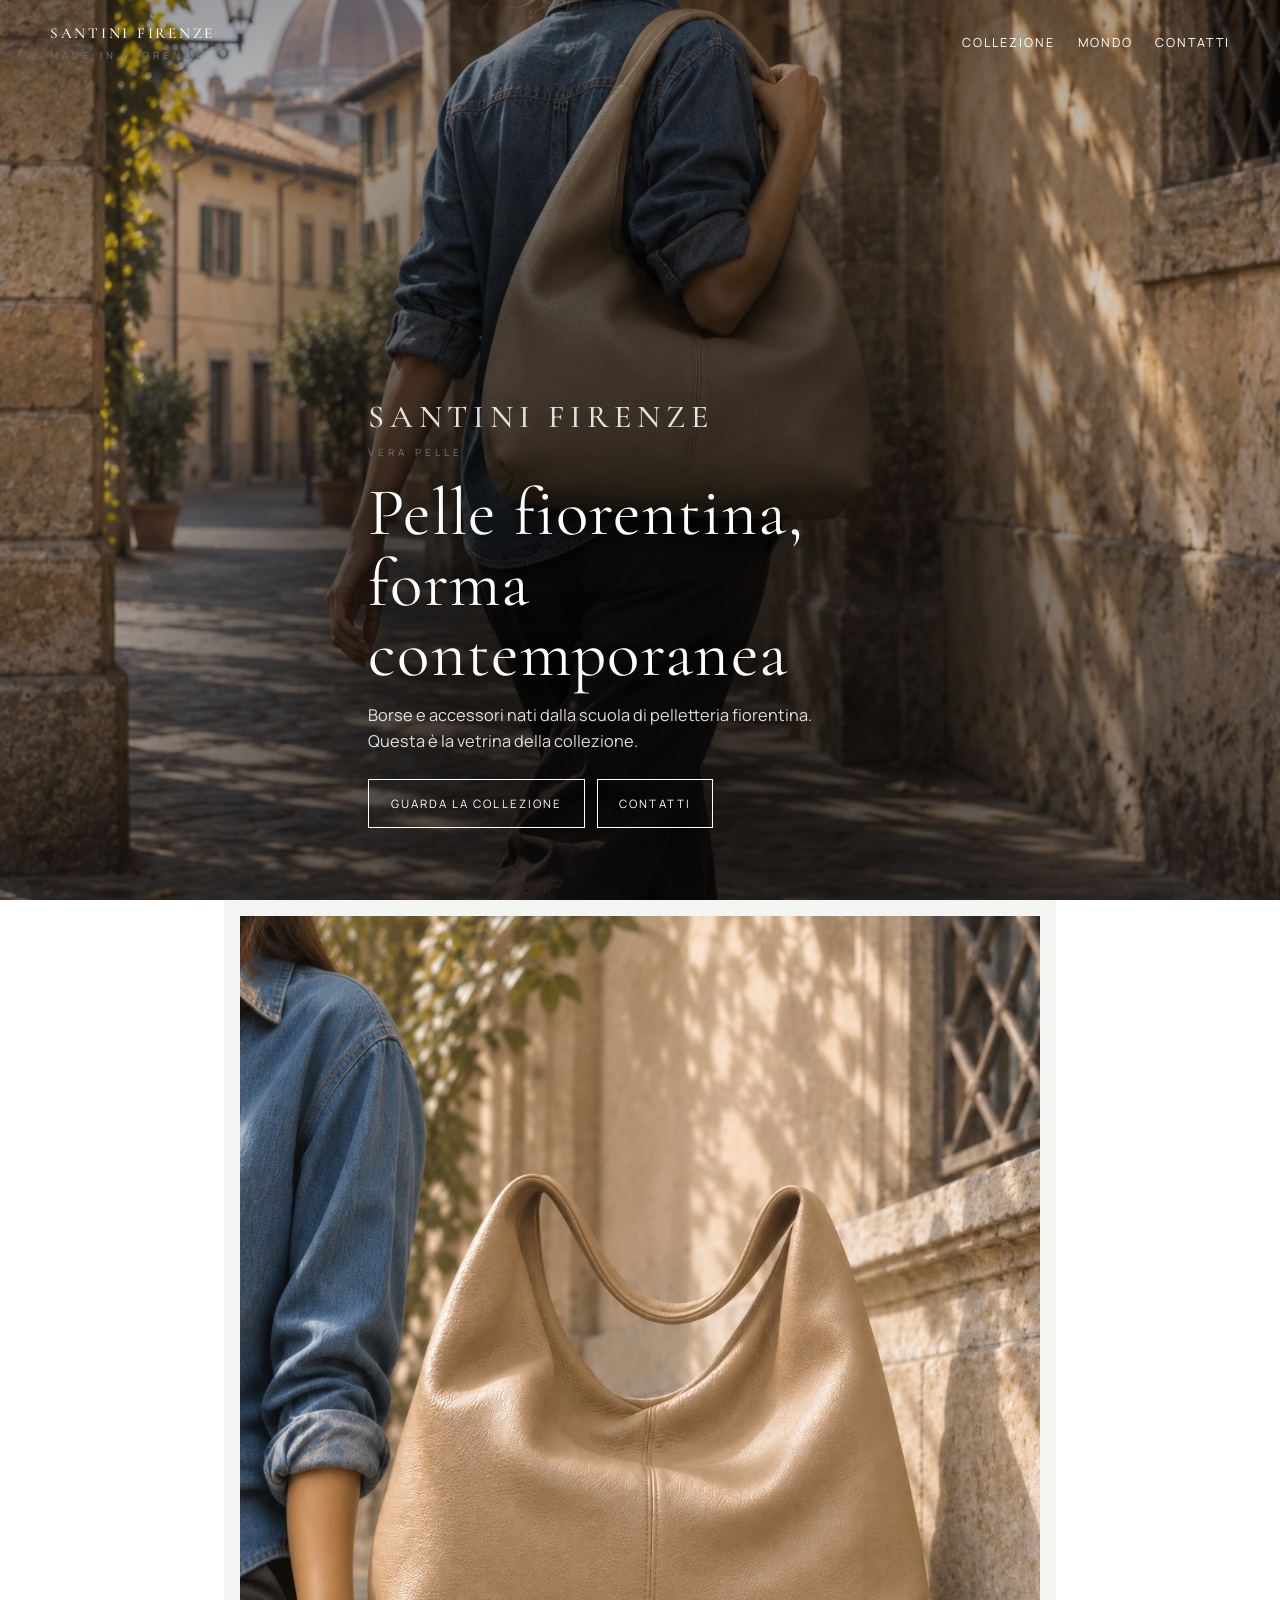
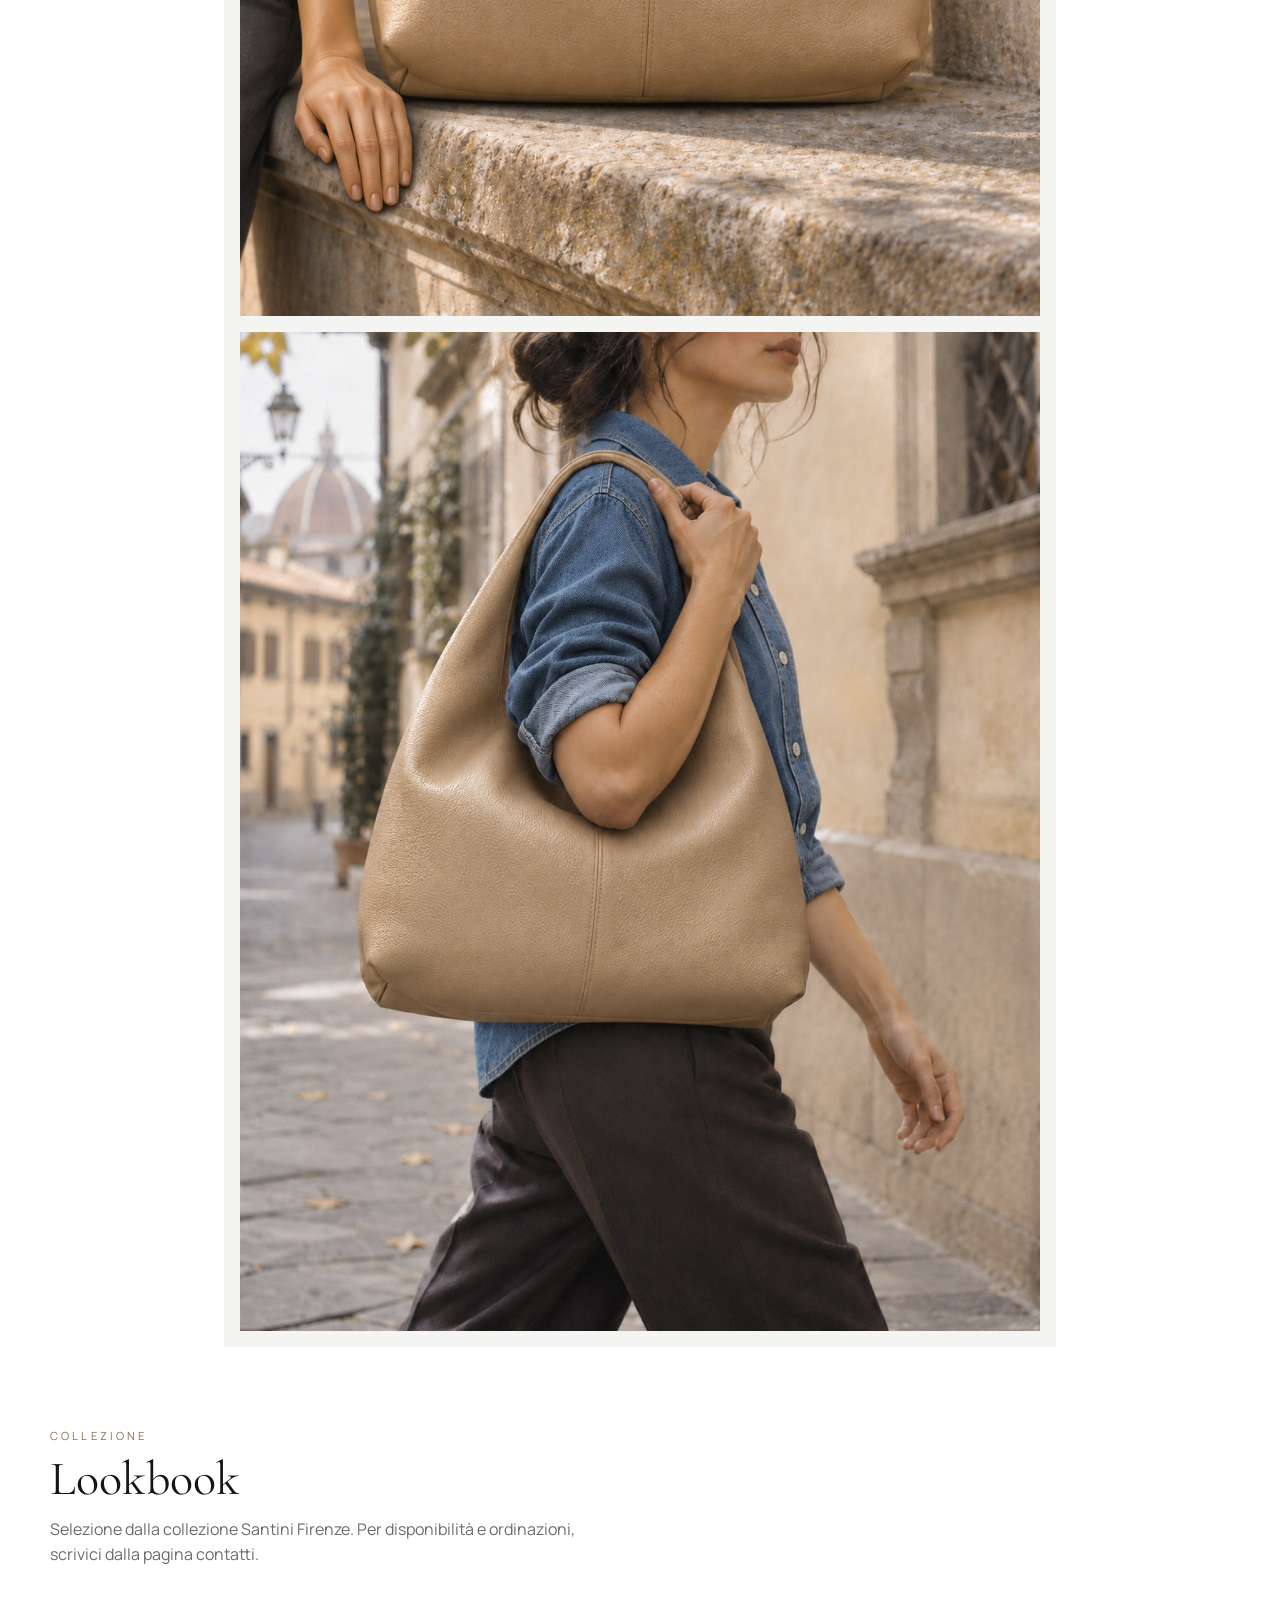
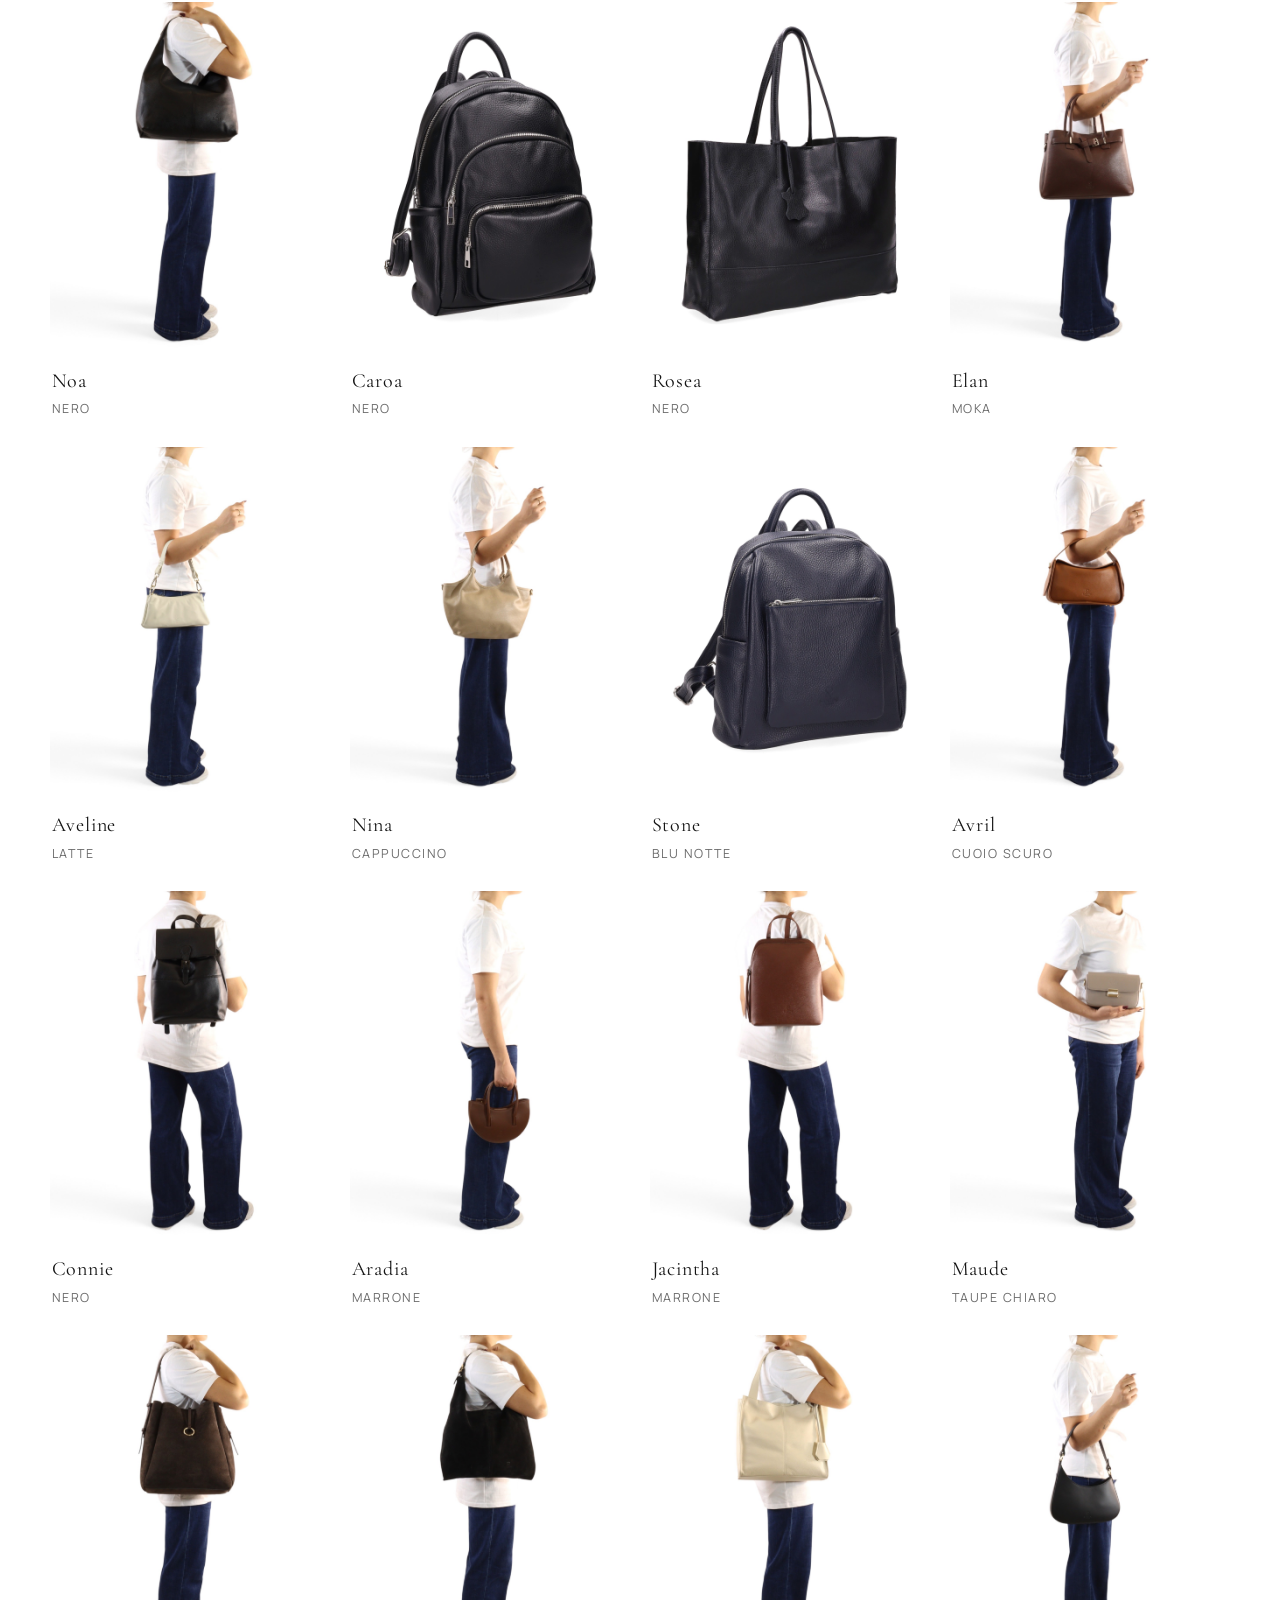
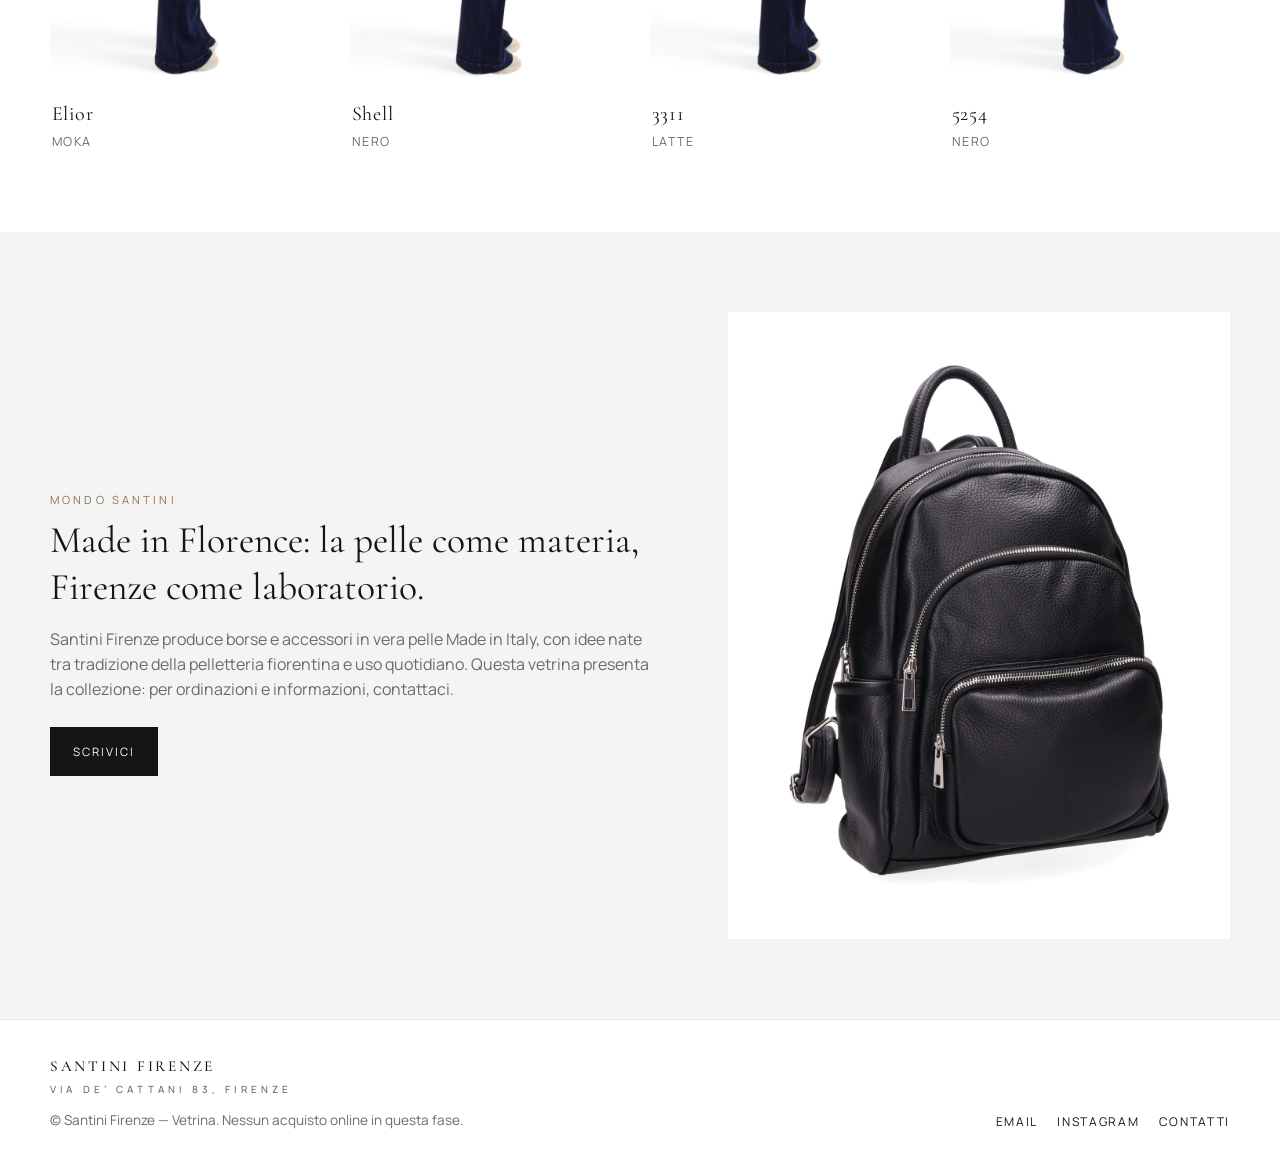
==== commit 2bc731e7: "Mostra le tre foto lifestyle una sotto l’altra" ====
--- a/index.html
+++ b/index.html
@@ -38,7 +38,7 @@
   </div>
 </section>
 
-<section aria-label="Lifestyle Santini Firenze" style="display:grid;grid-template-columns:repeat(auto-fit,minmax(min(100%,24rem),1fr));gap:0.5rem;padding:0.5rem;background:#f4f4f2">
+<section aria-label="Lifestyle Santini Firenze" style="display:grid;grid-template-columns:minmax(0,1fr);gap:1rem;max-width:52rem;margin-inline:auto;padding:1rem;background:#f4f4f2">
   <img src="img/web/noa-dettaglio-posa-naturale.jpg" alt="Dettaglio della pelle beige e del manico della borsa" width="1122" height="1402" loading="lazy" style="display:block;width:100%;height:auto">
   <img id="foto-di-profilo" src="img/web/noa-indossata-gomito-frontale.jpg" alt="Primo piano della borsa beige indossata a spalla con camicia in jeans" width="1122" height="1402" style="scroll-margin-top:5rem;display:block;width:100%;height:auto">
 </section>
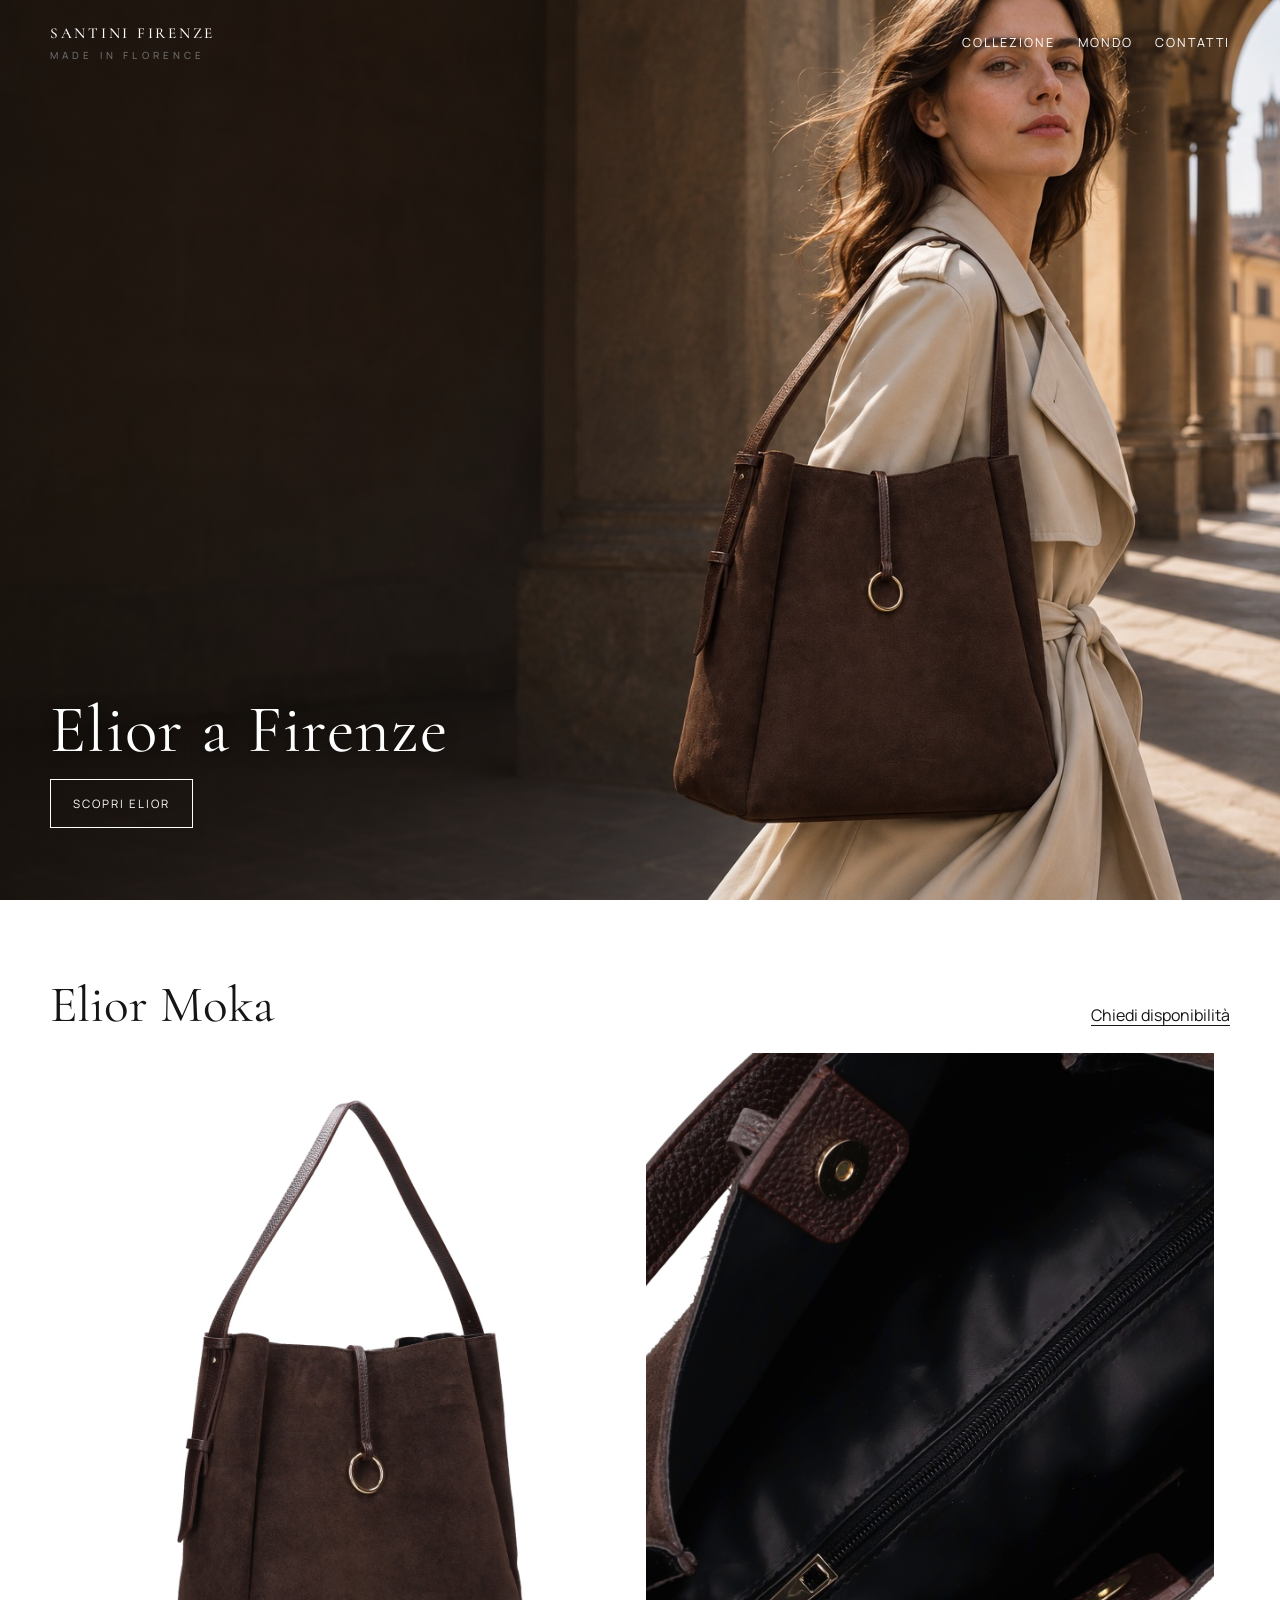
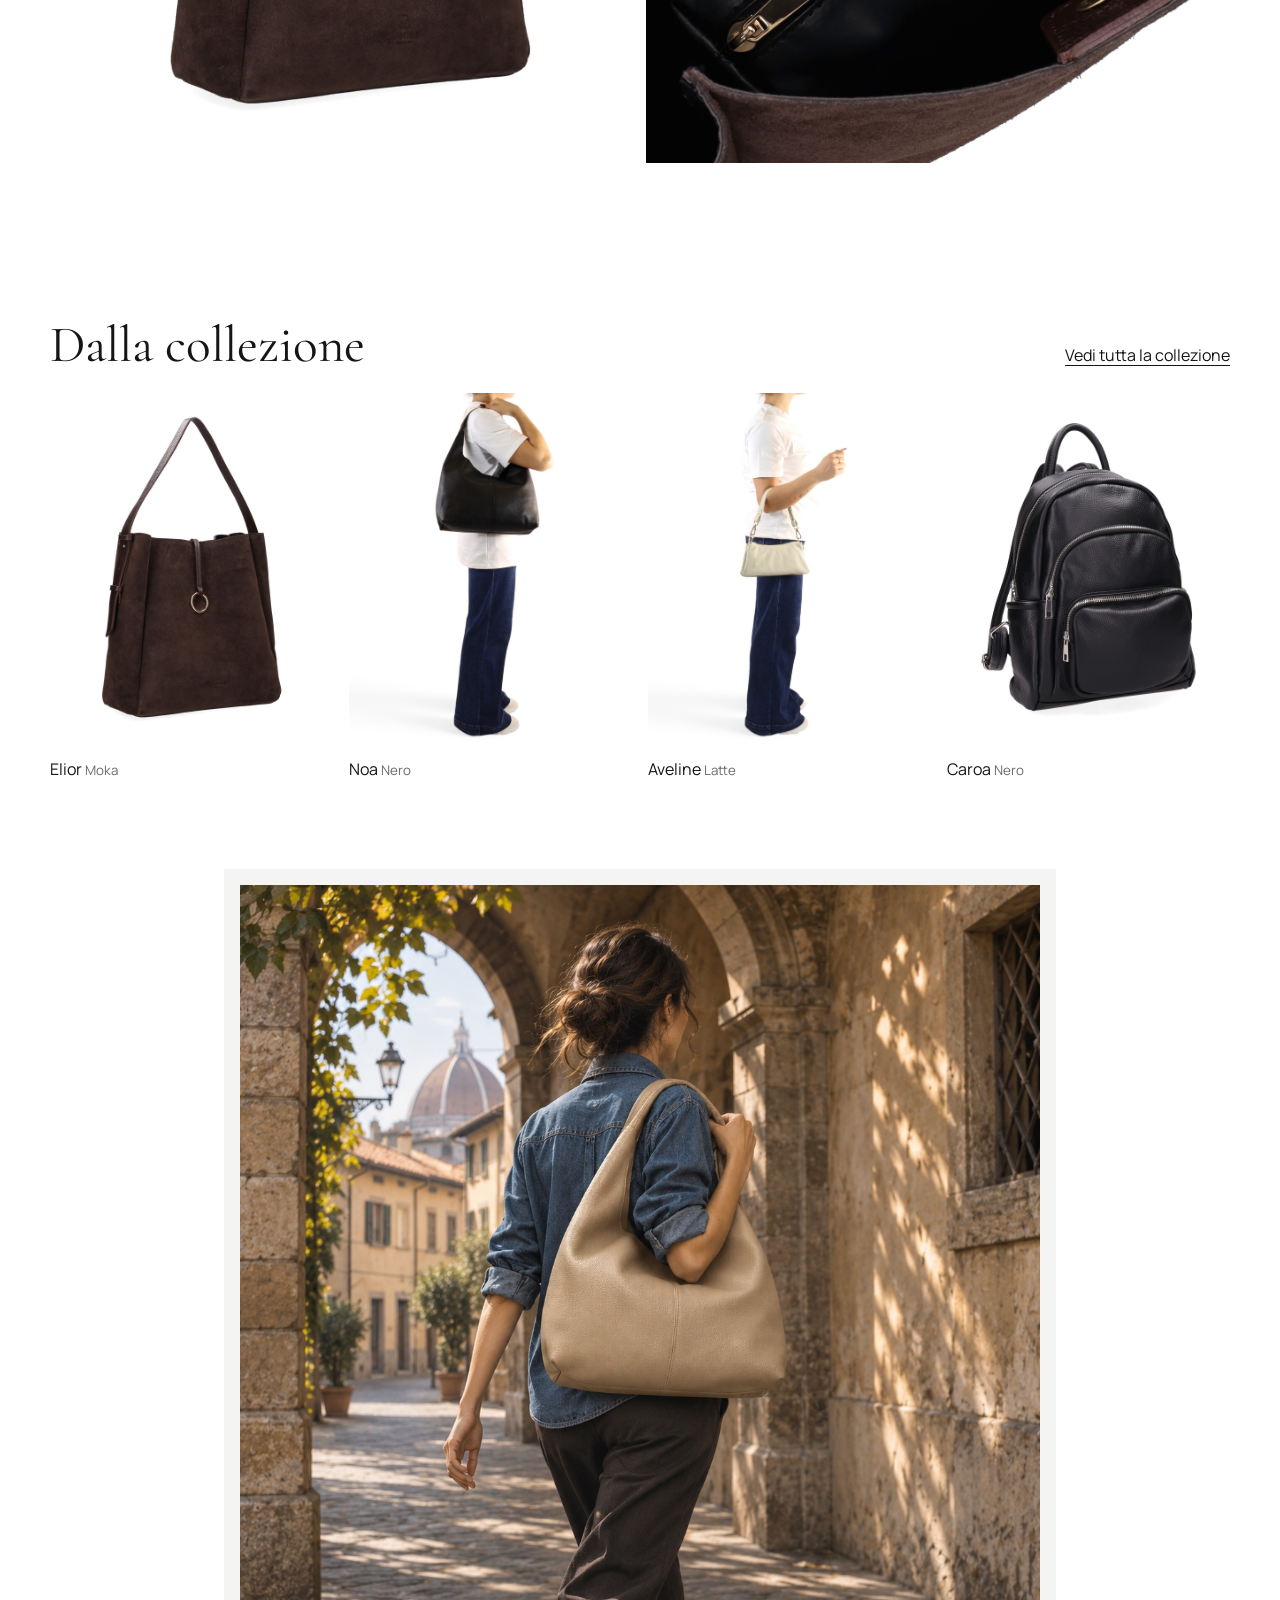
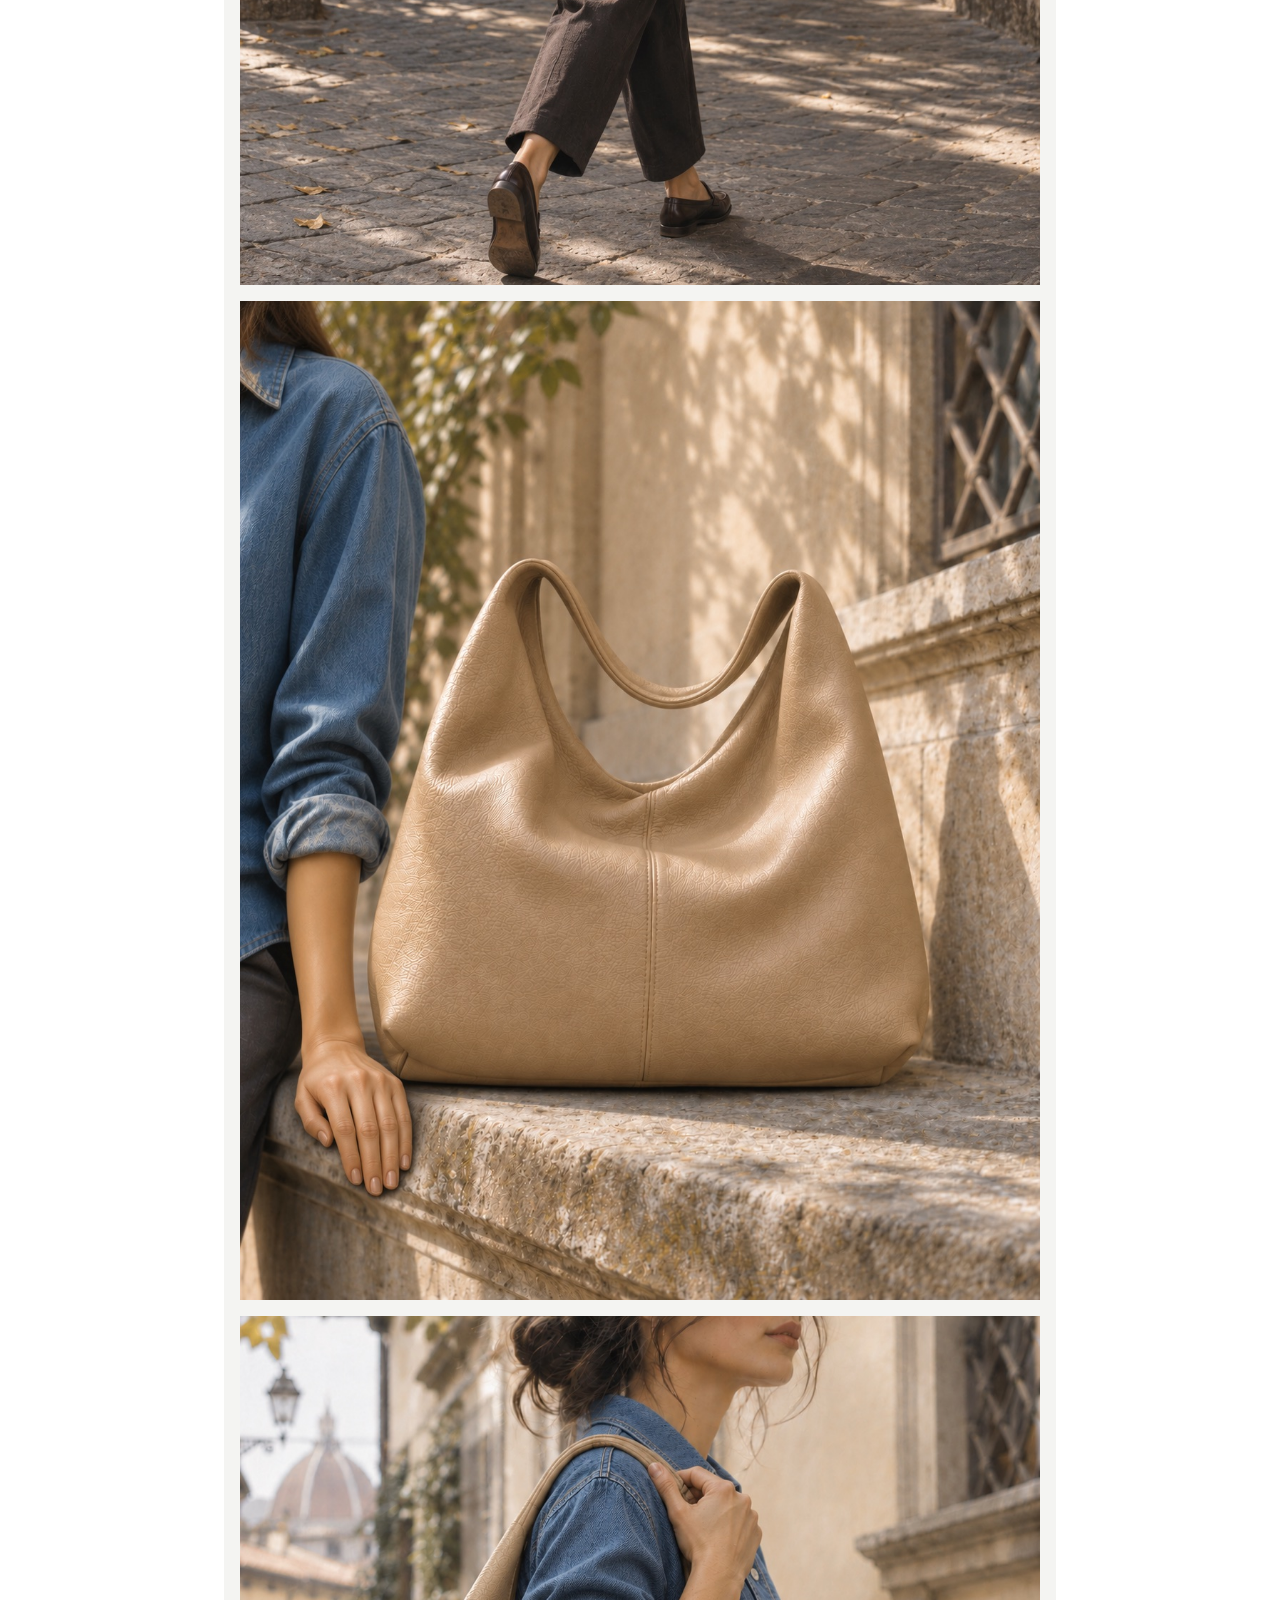
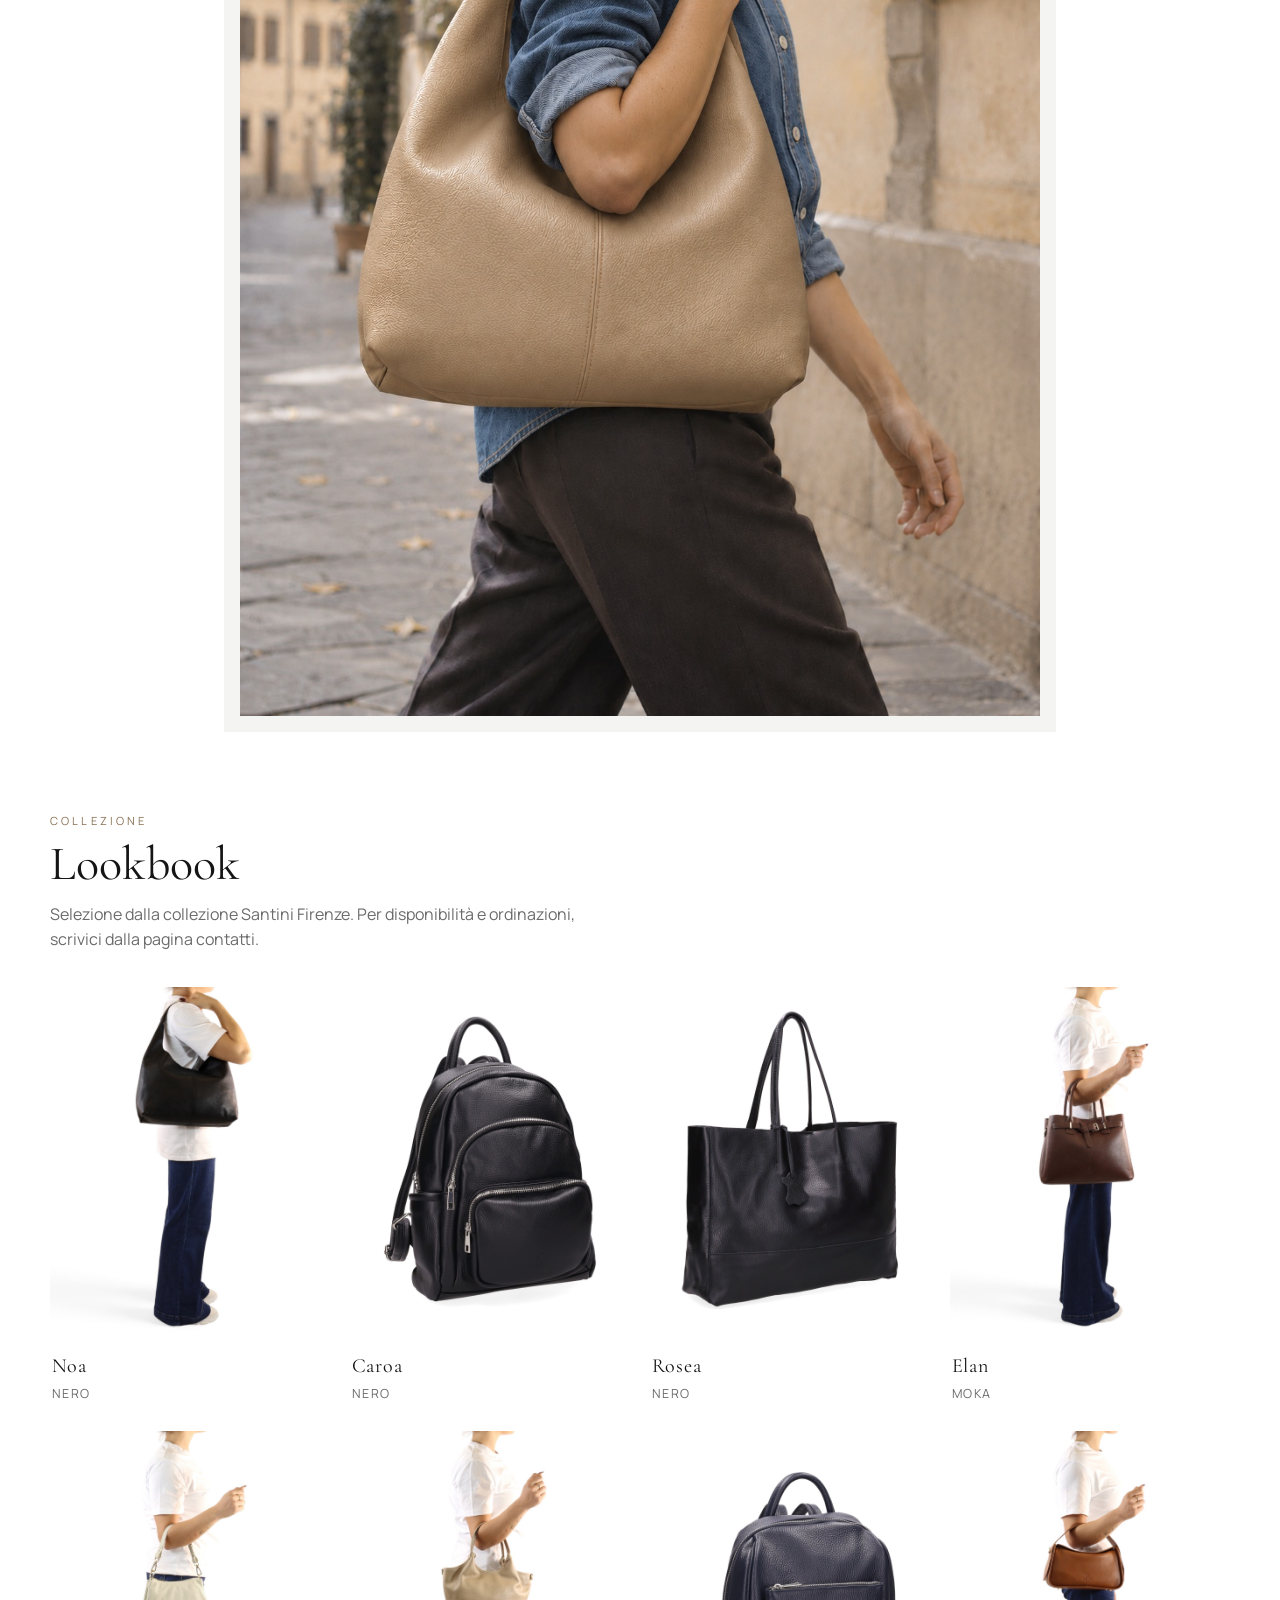
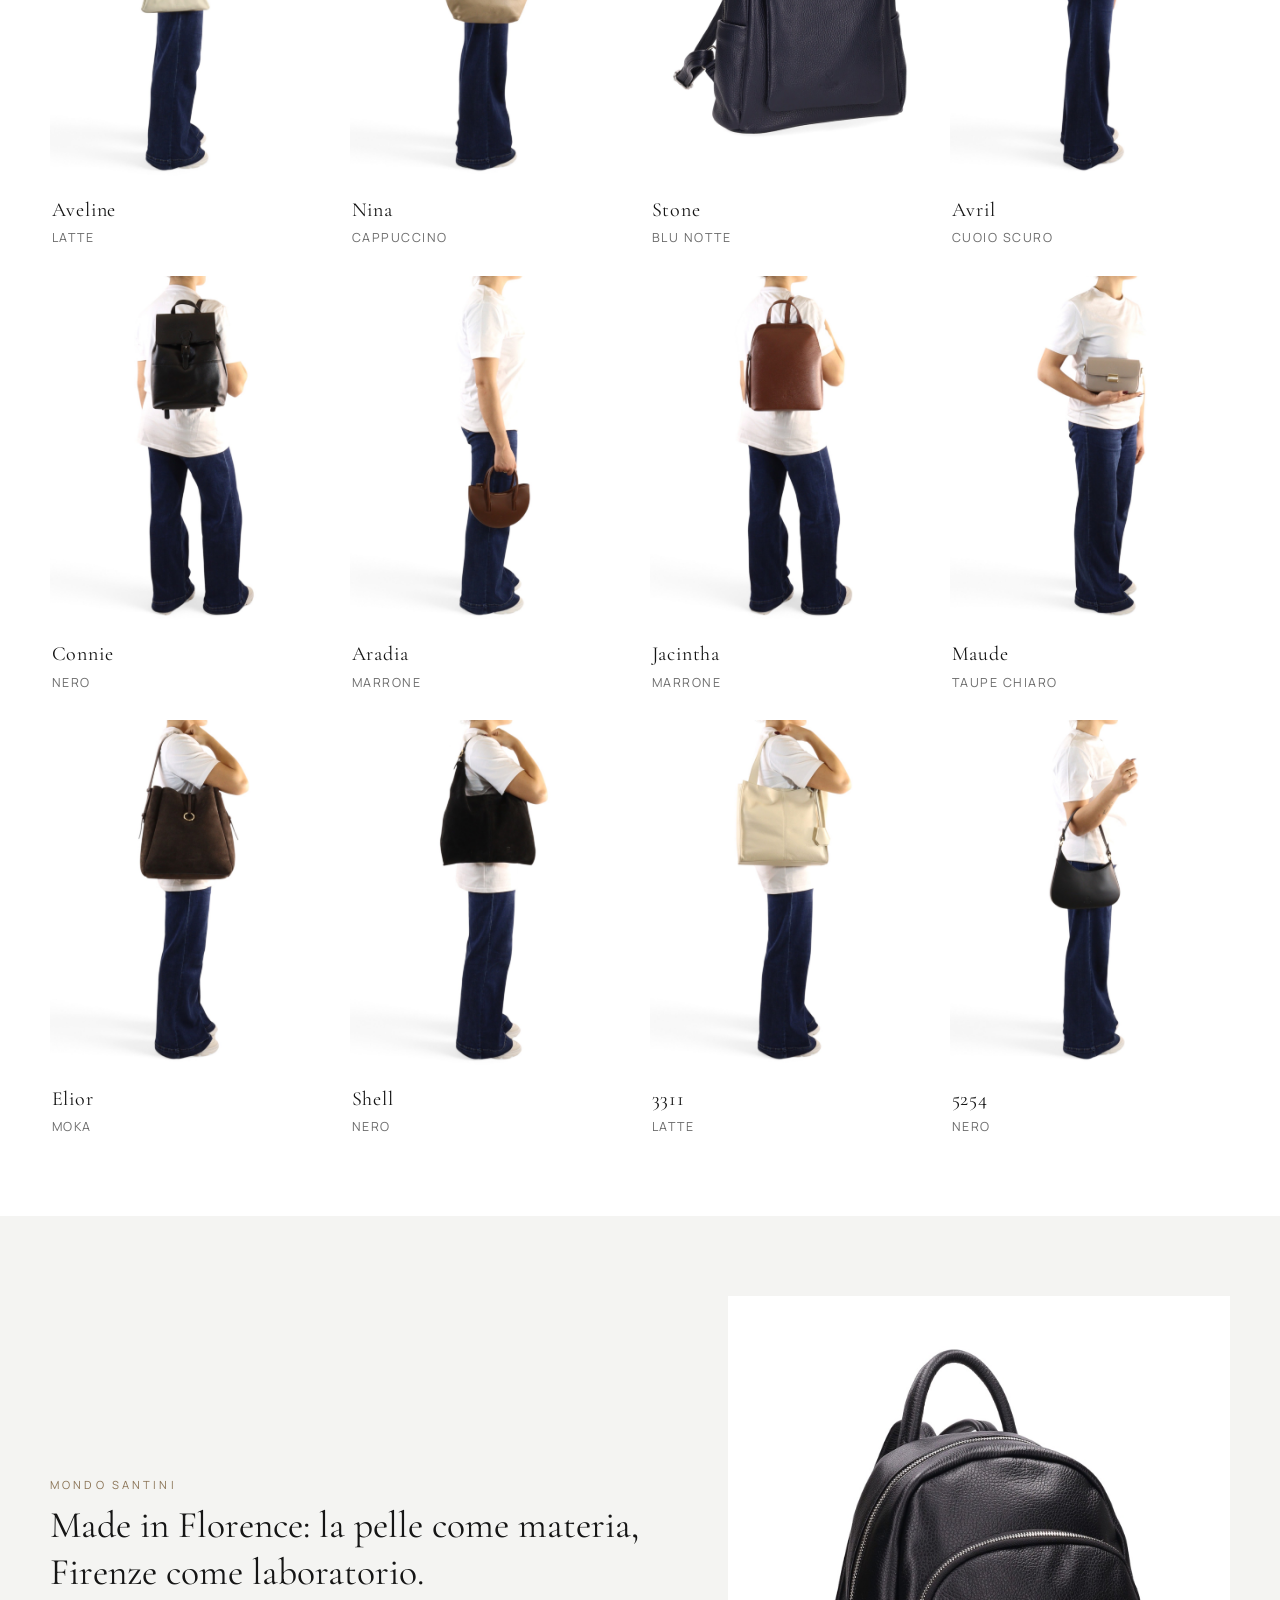
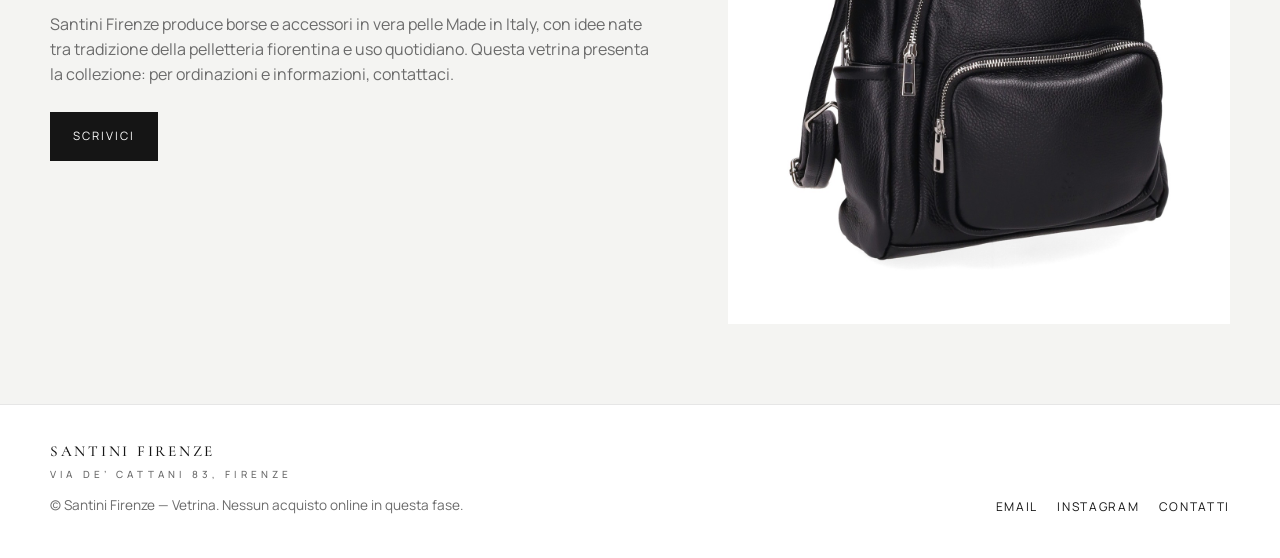
==== commit c06ae405: "Pubblica la campagna Elior Moka in homepage" ====
--- a/index.html
+++ b/index.html
@@ -9,6 +9,29 @@
   <link rel="preconnect" href="https://fonts.gstatic.com" crossorigin>
   <link href="https://fonts.googleapis.com/css2?family=Cormorant+Garamond:ital,wght@0,400;0,500;1,400&family=Manrope:wght@400;500;600&display=swap" rel="stylesheet">
   <link rel="stylesheet" href="css/style.css">
+  <style>
+    .elior-hero .hero__media img { object-position: 70% 55%; }
+    .elior-hero .hero__media::after { background: linear-gradient(90deg, #120d08aa, transparent 62%); }
+    .elior-hero .hero__copy { width: min(100% - 3rem, 1180px); max-width: none; }
+    .elior-campaign, .elior-selection { padding-block: clamp(2rem, 6vw, 5rem); }
+    .elior-heading { display:flex; align-items:baseline; justify-content:space-between; flex-wrap:wrap; gap:1rem; margin-bottom:1.25rem; }
+    .elior-heading h2 { font: 400 clamp(2rem, 4vw, 3.2rem)/1.1 'Cormorant Garamond', Georgia, serif; }
+    .elior-heading a { text-decoration: underline; text-underline-offset: .25em; }
+    .elior-photos { display:grid; grid-template-columns:repeat(2,minmax(0,1fr)); gap:.75rem; max-width:1180px; margin-inline:auto; padding-inline:1rem; }
+    .elior-photos img { display:block; width:100%; height:auto; }
+    .elior-cards { display:grid; grid-template-columns:repeat(4,minmax(0,1fr)); gap:1rem; }
+    .elior-cards img { display:block; width:100%; aspect-ratio:4/5; object-fit:contain; background:#fff; }
+    .elior-cards span { display:block; padding-block:.65rem; }
+    .elior-cards small { color:var(--muted); }
+    #elior { scroll-margin-top:3rem; }
+    @media (max-width: 640px) {
+      .elior-hero .hero__media img { object-position:75% 55%; }
+      .elior-hero .hero__media::after { background:linear-gradient(0deg,#120d08bb,transparent 50%); }
+      .elior-hero .hero__copy { padding-bottom:2.25rem; }
+      .elior-photos { grid-template-columns:1fr; }
+      .elior-cards { grid-template-columns:repeat(2,minmax(0,1fr)); }
+    }
+  </style>
 </head>
 <body>
 
@@ -23,22 +46,44 @@
   </div>
 </header>
 
-<section class="hero" aria-label="In evidenza">
+<section class="hero elior-hero" aria-label="Elior Moka in evidenza">
   <div class="hero__media">
-    <img src="img/web/noa-firenze.jpg" alt="Borsa beige indossata sotto un arco a Firenze" width="1122" height="1402" fetchpriority="high" style="object-position: center 43%">
+    <img src="img/web/elior-moka-editoriale.jpg" alt="Elior Moka indossata sotto un portico fiorentino" width="1536" height="1024" fetchpriority="high">
   </div>
   <div class="wrap hero__copy">
-    <p class="brand">Santini Firenze<span>Vera pelle</span></p>
-    <h1>Pelle fiorentina, forma contemporanea</h1>
-    <p>Borse e accessori nati dalla scuola di pelletteria fiorentina. Questa è la vetrina della collezione.</p>
+    <h1>Elior a Firenze</h1>
     <div class="cta-row">
-      <a class="btn" href="#collezione">Guarda la collezione</a>
-      <a class="btn" href="contatti.html">Contatti</a>
+      <a class="btn" href="#elior">Scopri Elior</a>
     </div>
   </div>
 </section>
 
+<section class="elior-campaign" id="elior" aria-labelledby="elior-title">
+  <div class="wrap elior-heading">
+    <h2 id="elior-title">Elior Moka</h2>
+    <a href="contatti.html">Chiedi disponibilità</a>
+  </div>
+  <div class="elior-photos">
+    <img src="img/web/elior-moka-originale.jpg" alt="Elior Moka vista di fronte" width="1280" height="1600" loading="lazy">
+    <img src="img/web/elior-moka-dettaglio.jpg" alt="Primo piano della pelle moka e dell’anello dorato di Elior" width="1280" height="1600" loading="lazy">
+  </div>
+</section>
+
+<section class="wrap elior-selection" aria-labelledby="elior-selection-title">
+  <div class="elior-heading">
+    <h2 id="elior-selection-title">Dalla collezione</h2>
+    <a href="#collezione">Vedi tutta la collezione</a>
+  </div>
+  <div class="elior-cards">
+    <a href="#elior"><img src="img/web/elior-moka-originale.jpg" alt="" loading="lazy"><span>Elior <small>Moka</small></span></a>
+    <a href="contatti.html"><img src="img/web/13-noa-nero.jpg" alt="" loading="lazy"><span>Noa <small>Nero</small></span></a>
+    <a href="contatti.html"><img src="img/web/04-aveline-latte.jpg" alt="" loading="lazy"><span>Aveline <small>Latte</small></span></a>
+    <a href="contatti.html"><img src="img/web/06-caroa-nero.jpg" alt="" loading="lazy"><span>Caroa <small>Nero</small></span></a>
+  </div>
+</section>
+
 <section aria-label="Lifestyle Santini Firenze" style="display:grid;grid-template-columns:minmax(0,1fr);gap:1rem;max-width:52rem;margin-inline:auto;padding:1rem;background:#f4f4f2">
+  <img src="img/web/noa-firenze.jpg" alt="Borsa beige indossata sotto un arco a Firenze" width="1122" height="1402" loading="lazy" style="display:block;width:100%;height:auto">
   <img src="img/web/noa-dettaglio-posa-naturale.jpg" alt="Dettaglio della pelle beige e del manico della borsa" width="1122" height="1402" loading="lazy" style="display:block;width:100%;height:auto">
   <img id="foto-di-profilo" src="img/web/noa-indossata-gomito-frontale.jpg" alt="Primo piano della borsa beige indossata a spalla con camicia in jeans" width="1122" height="1402" style="scroll-margin-top:5rem;display:block;width:100%;height:auto">
 </section>
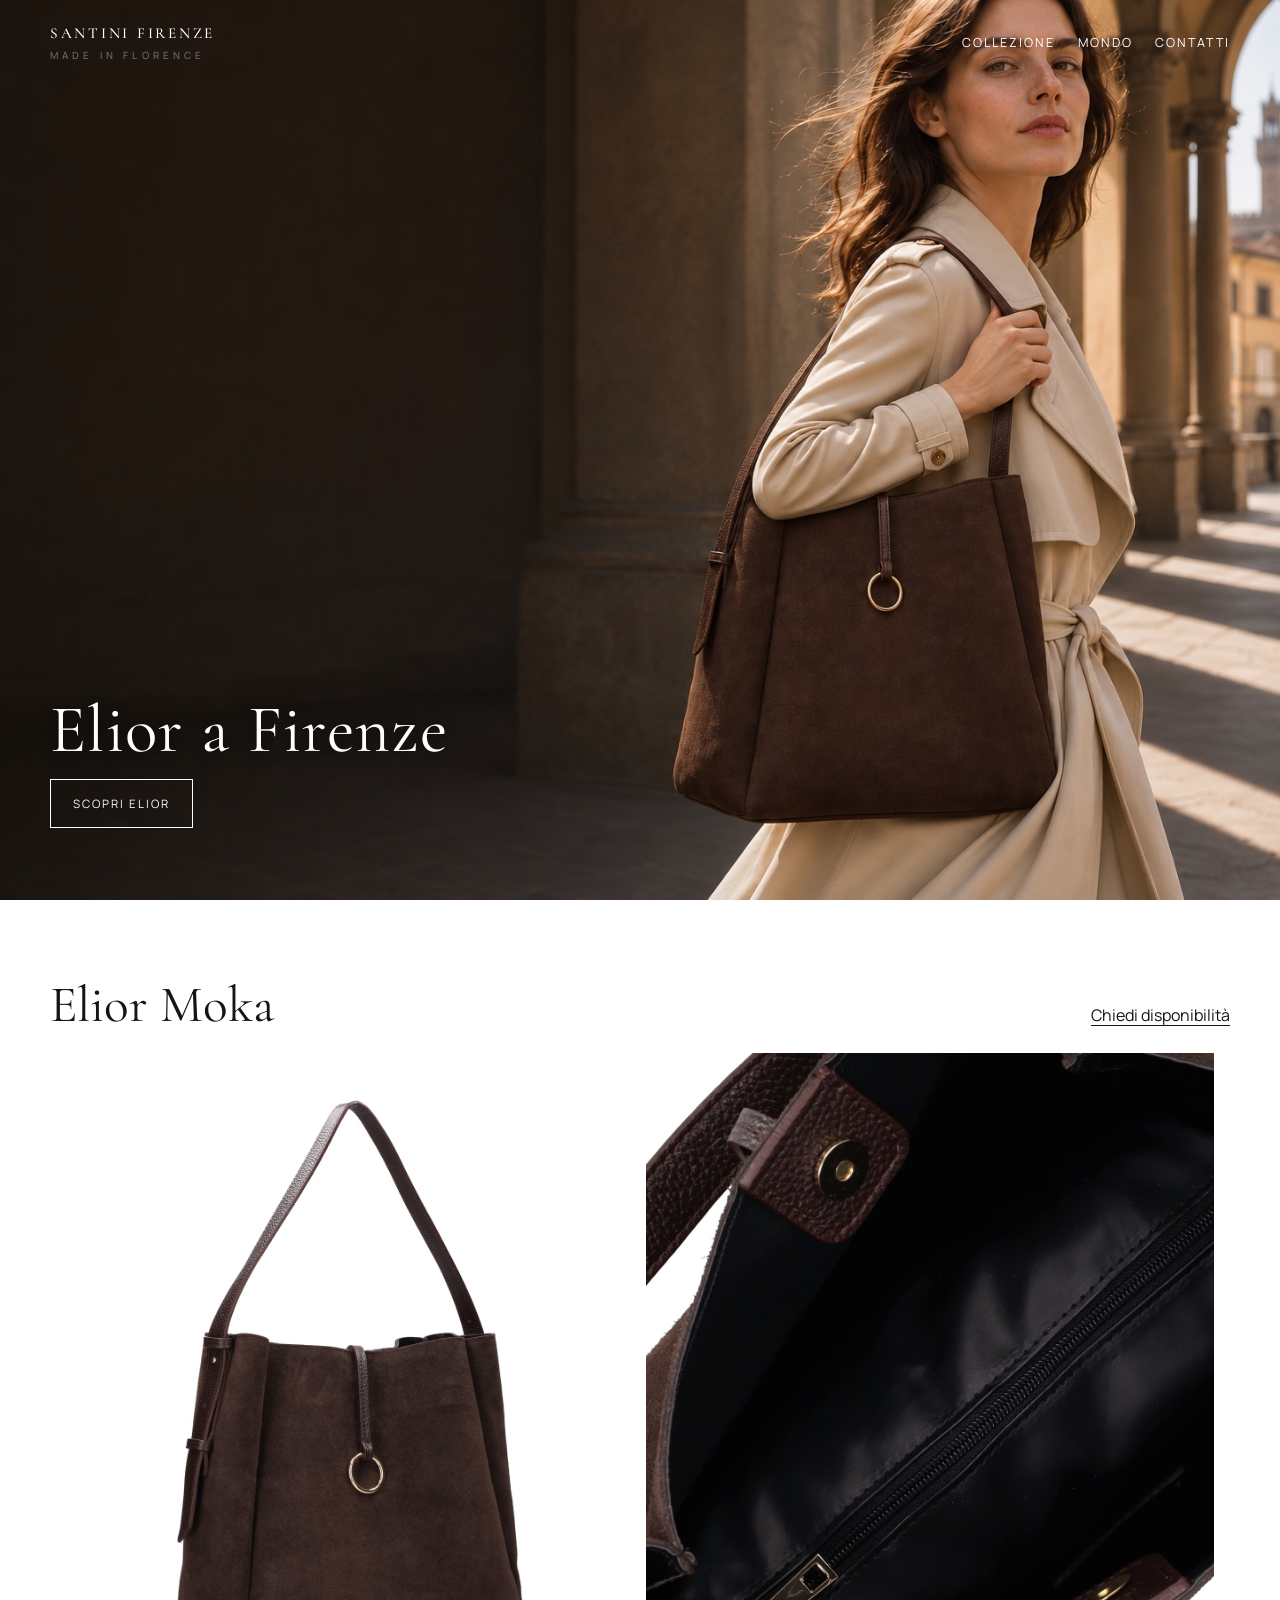
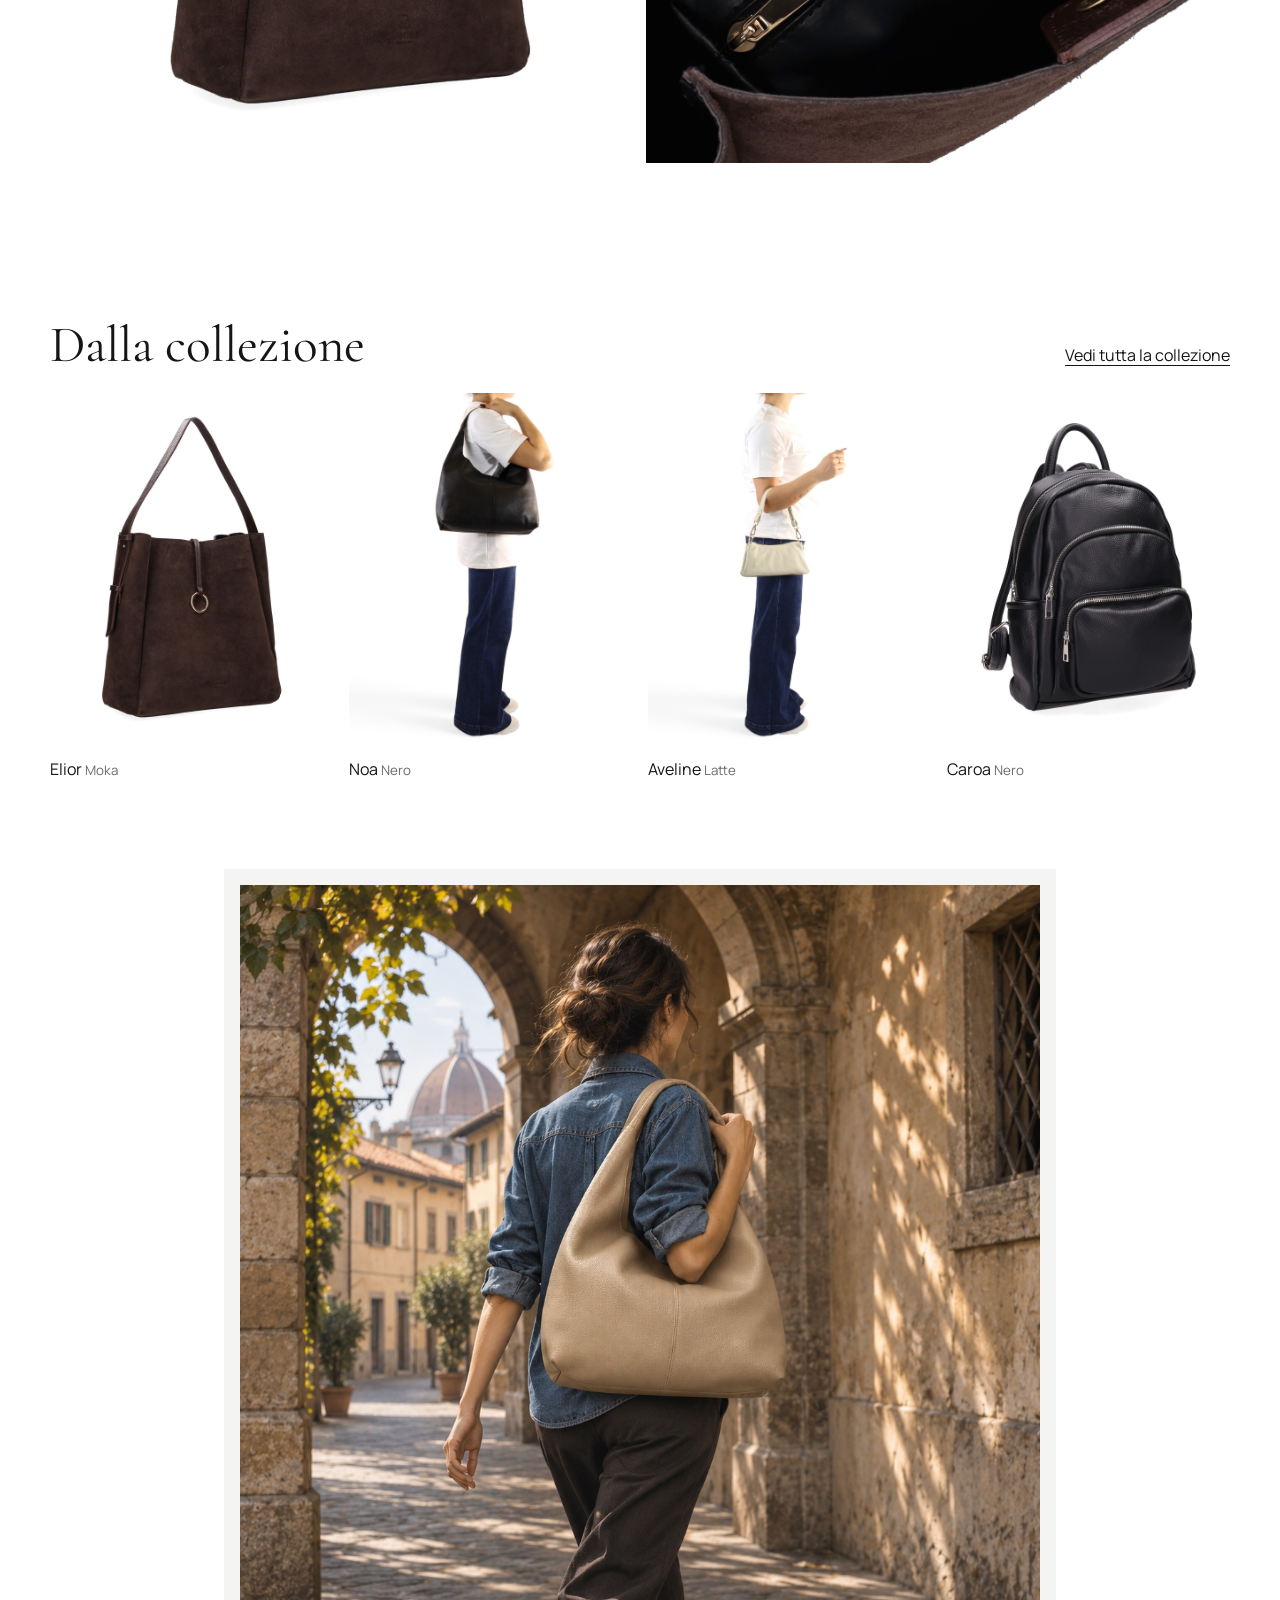
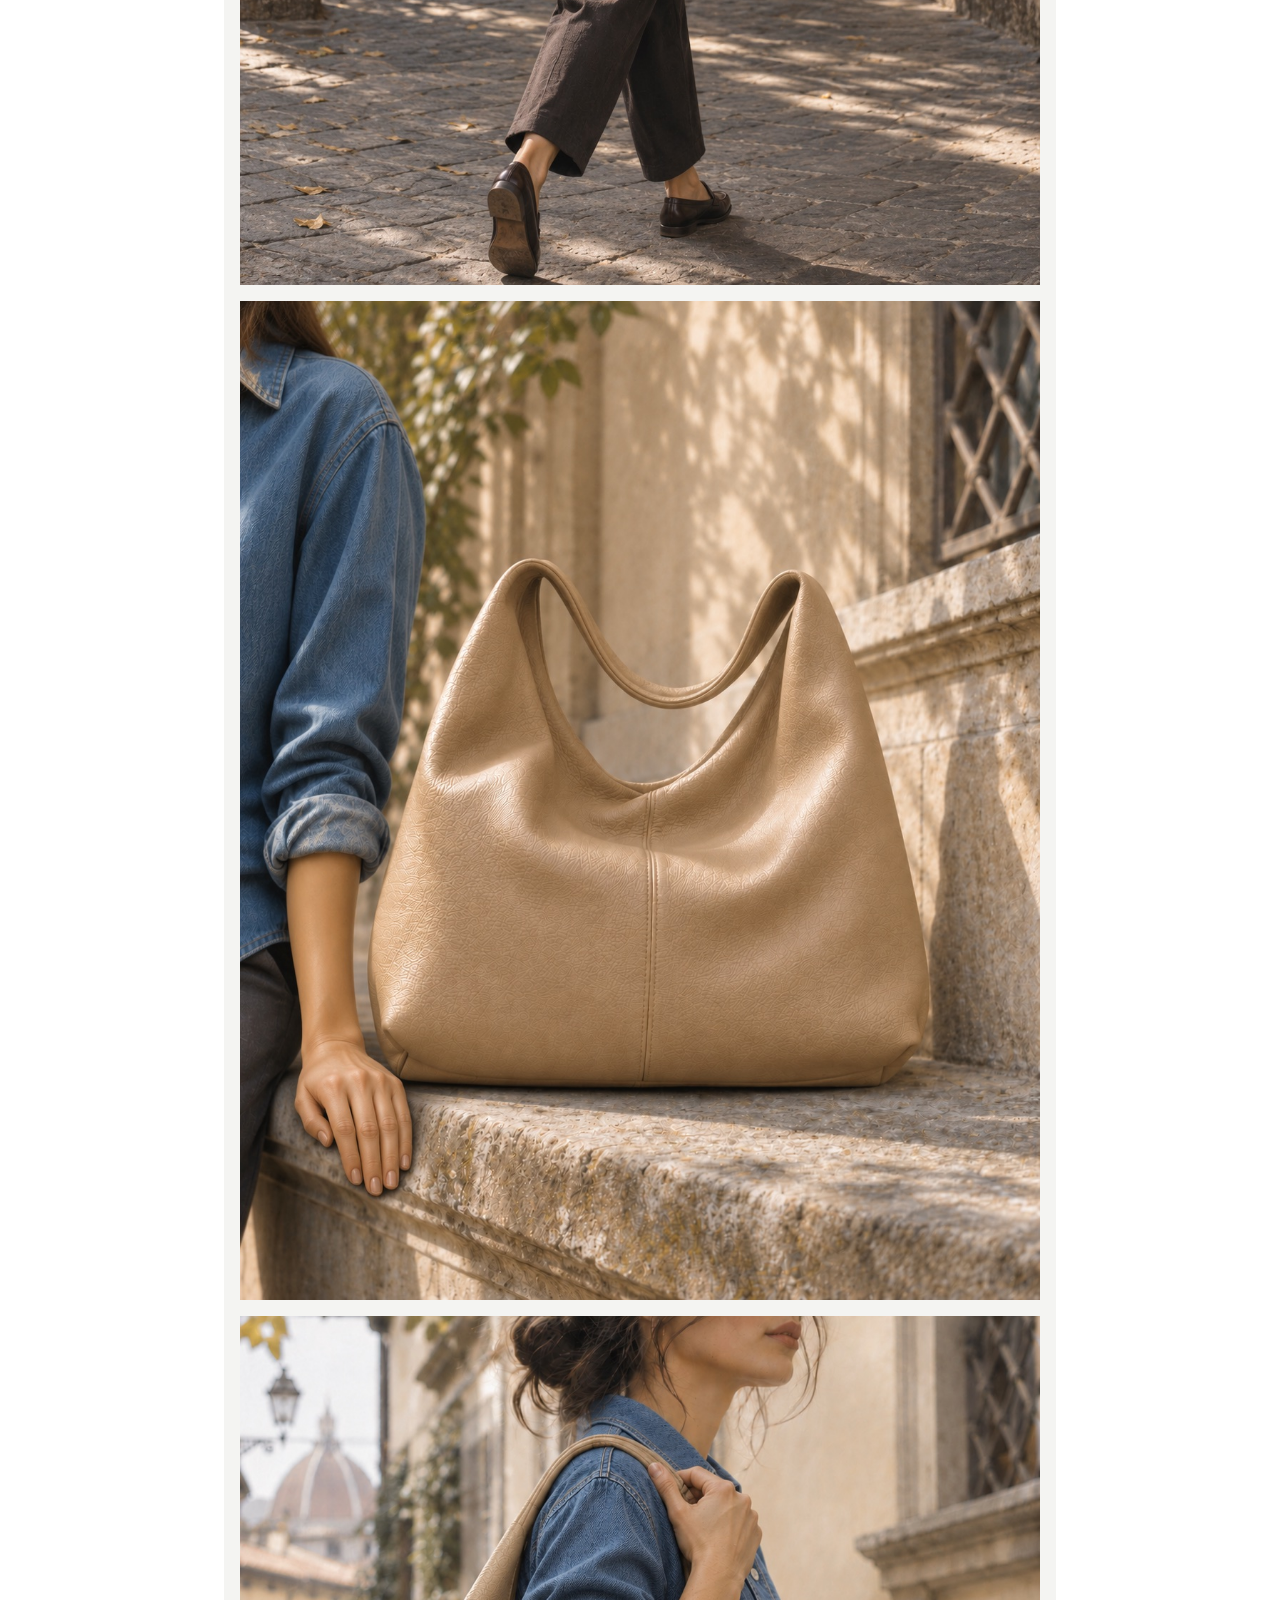
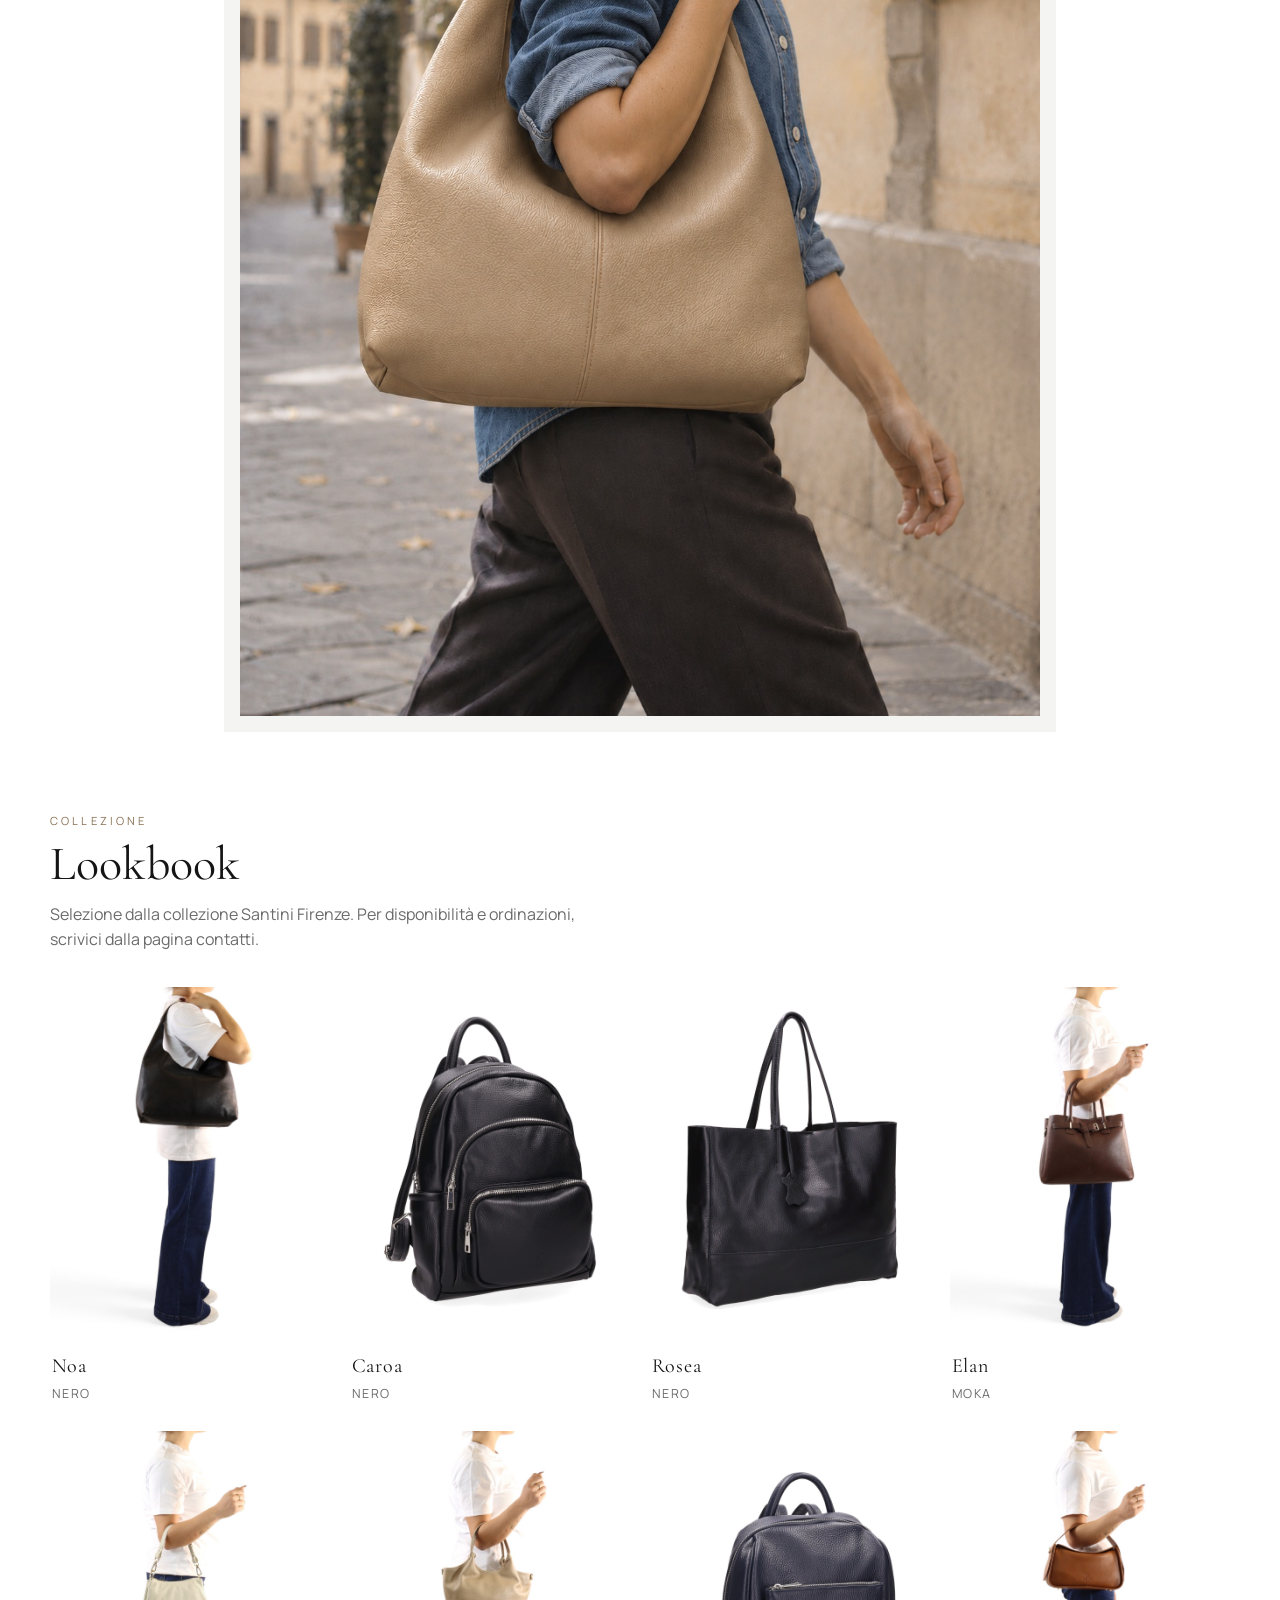
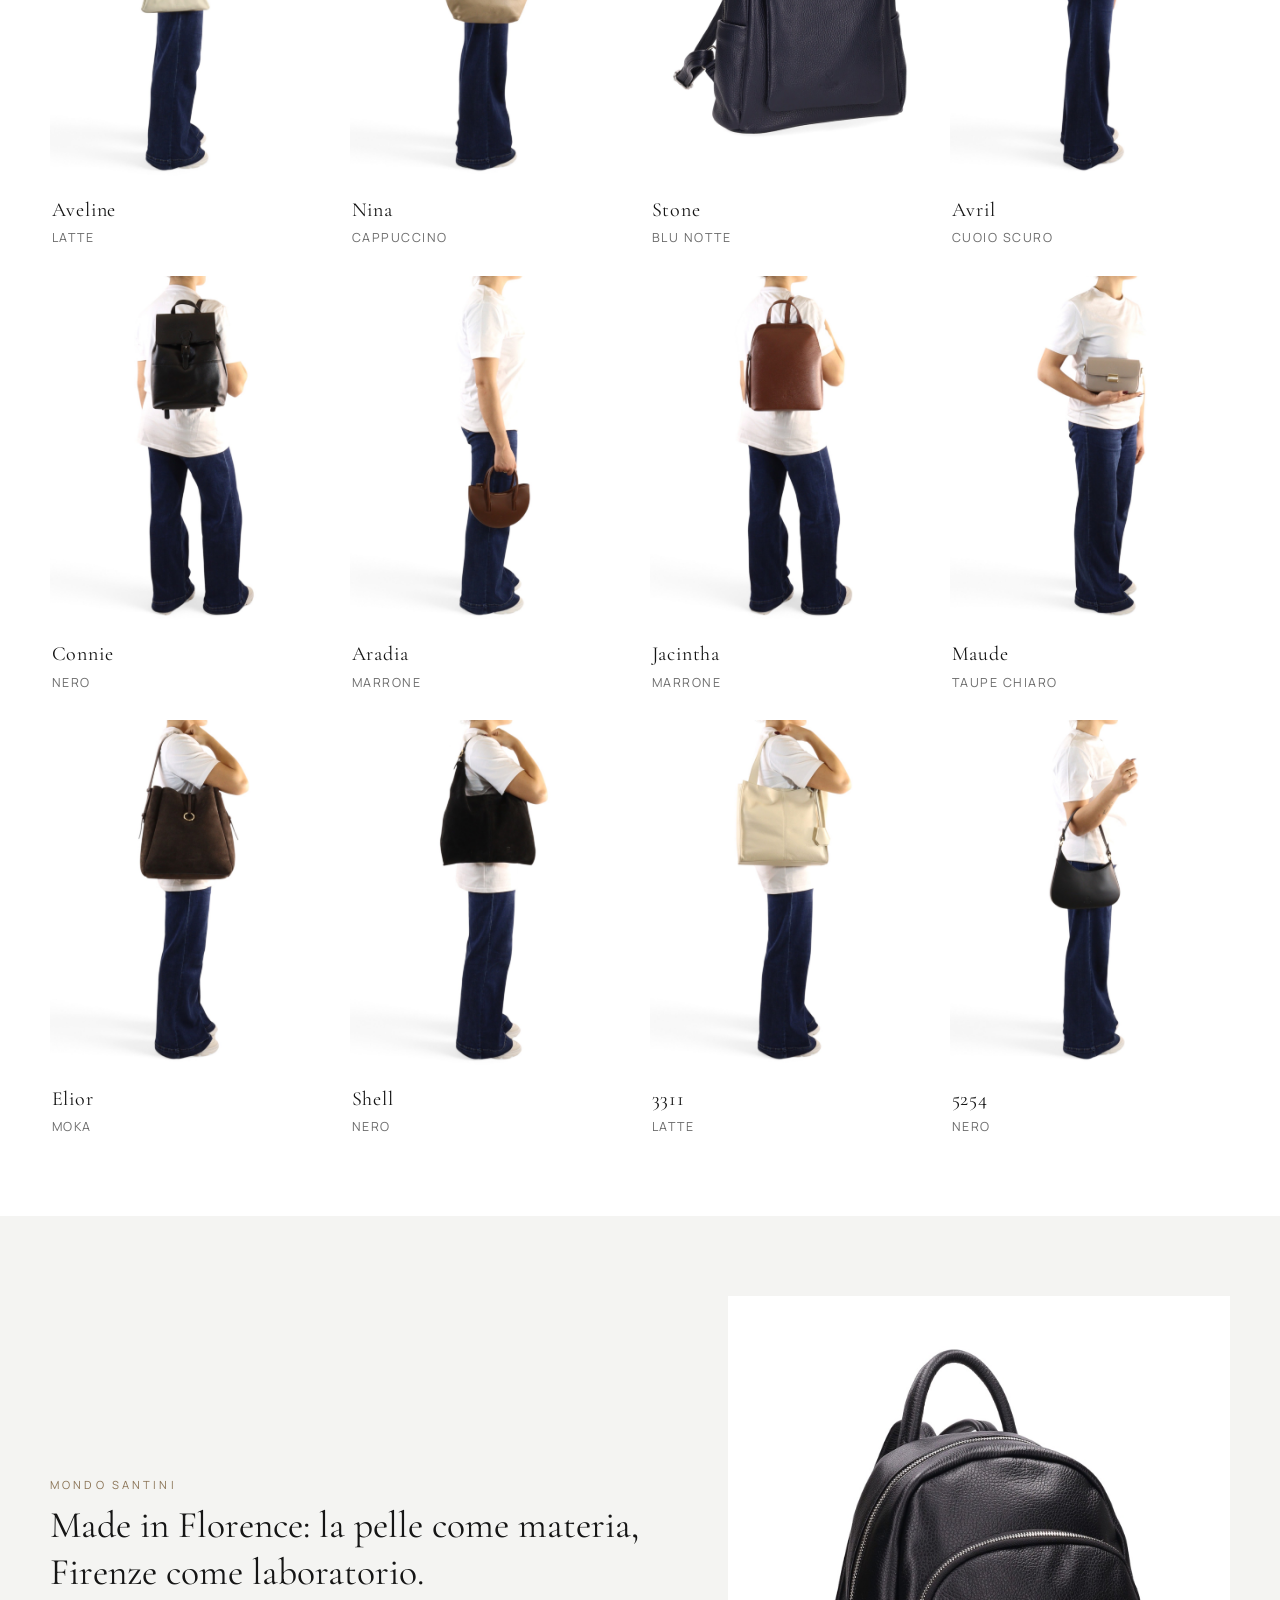
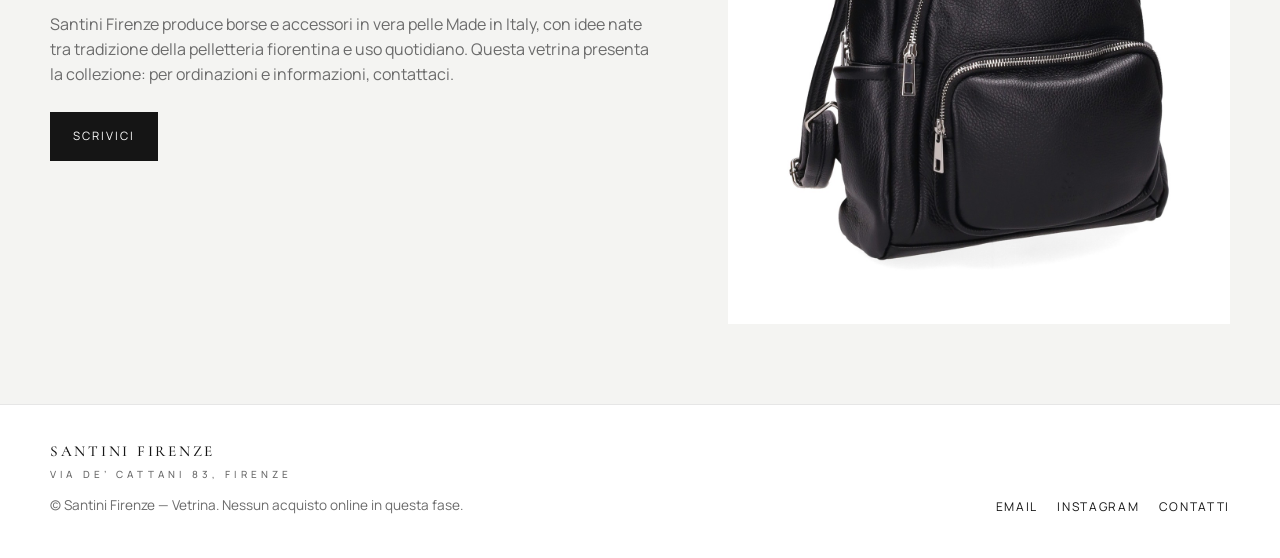
==== commit 755238e7: "Pubblica la foto di apertura Elior approvata" ====
--- a/index.html
+++ b/index.html
@@ -48,7 +48,7 @@
 
 <section class="hero elior-hero" aria-label="Elior Moka in evidenza">
   <div class="hero__media">
-    <img src="img/web/elior-moka-editoriale.jpg" alt="Elior Moka indossata sotto un portico fiorentino" width="1536" height="1024" fetchpriority="high">
+    <img src="img/web/elior-moka-braccio-visibile.jpg" alt="Elior Moka indossata sotto un portico fiorentino" width="1536" height="1024" fetchpriority="high">
   </div>
   <div class="wrap hero__copy">
     <h1>Elior a Firenze</h1>
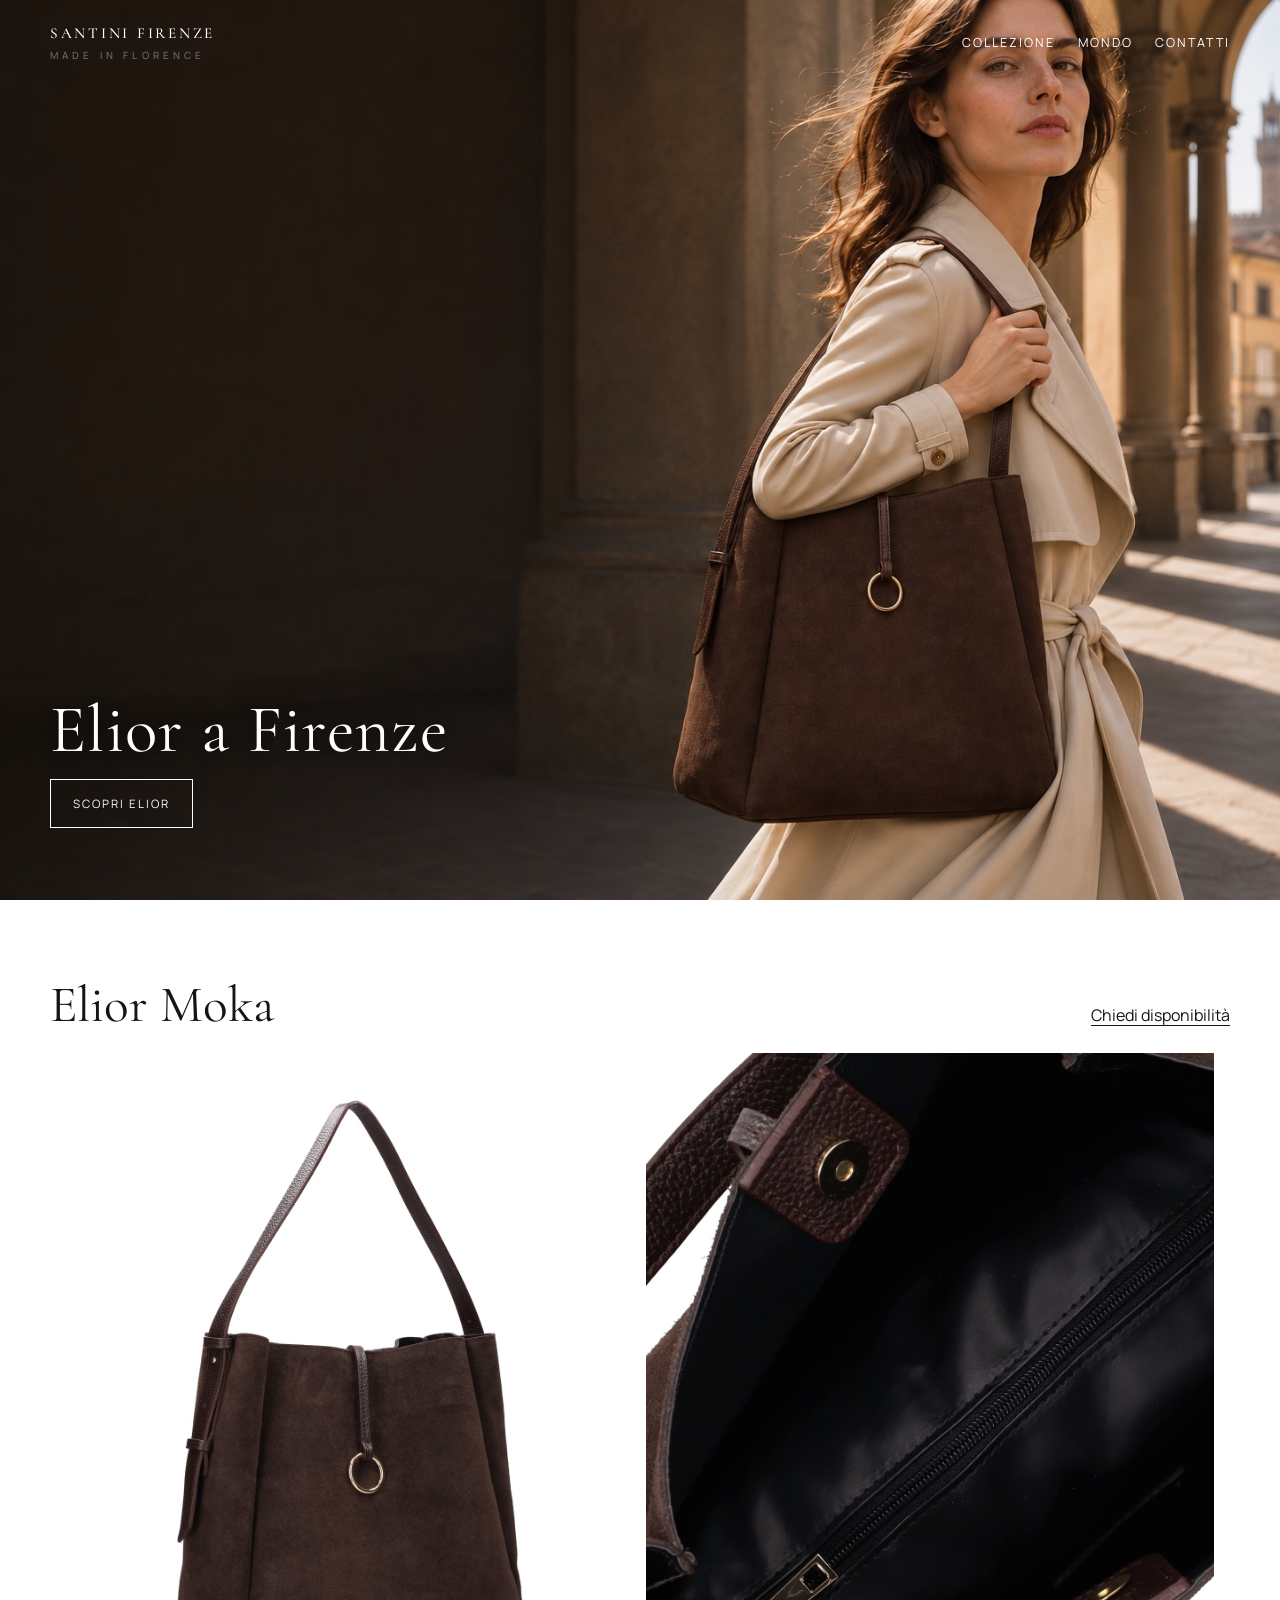
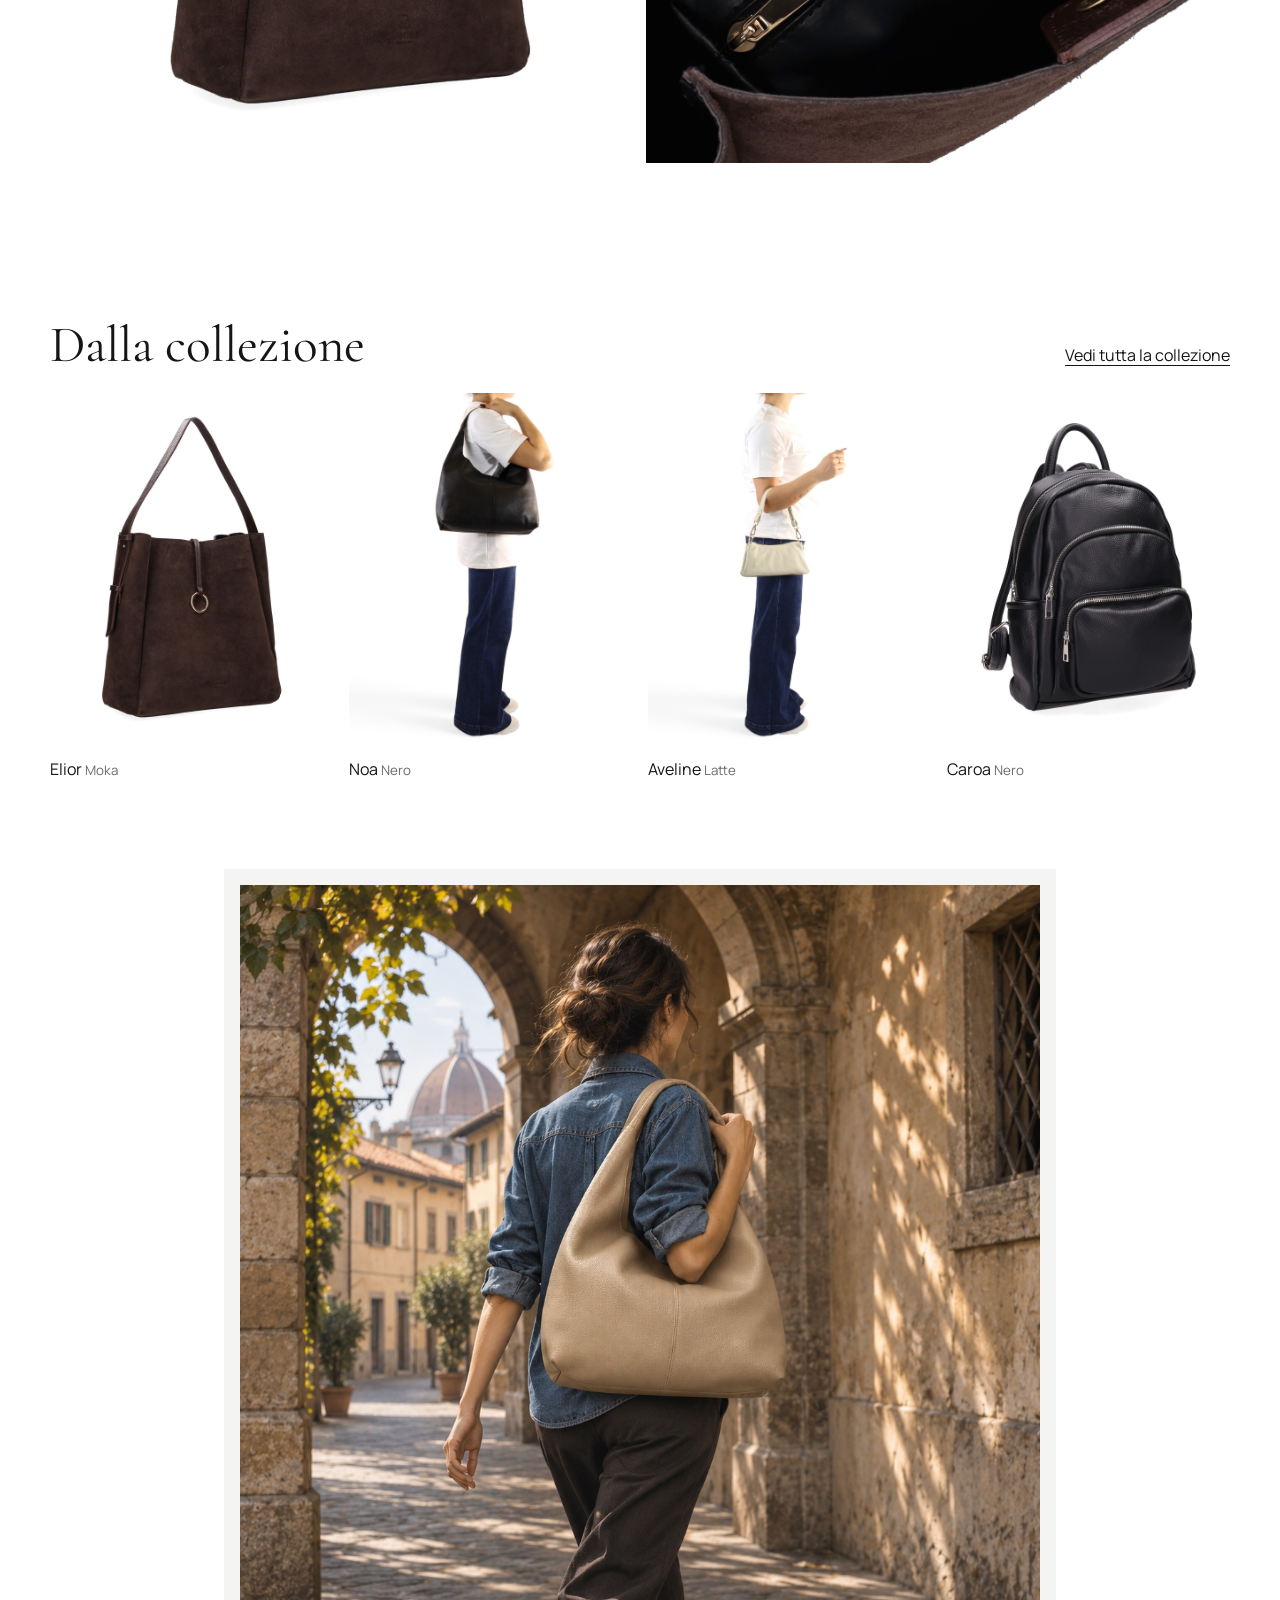
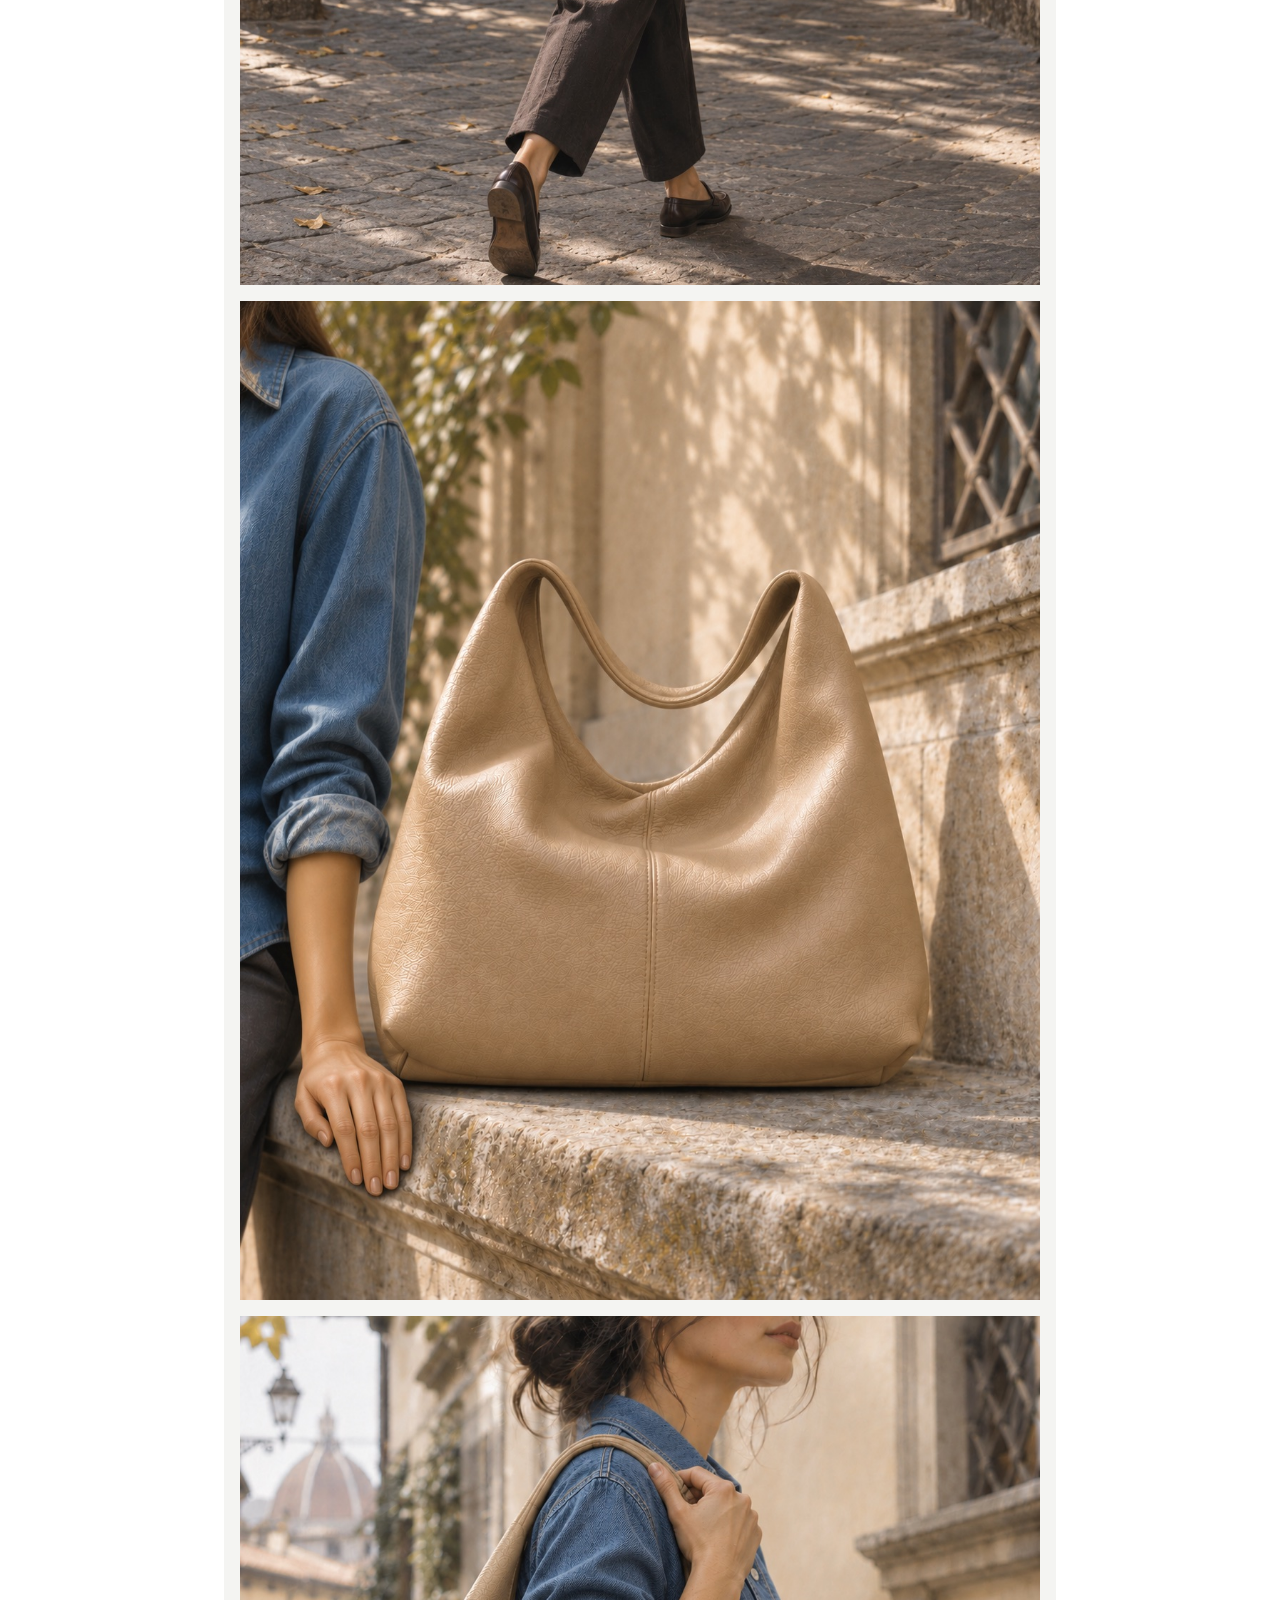
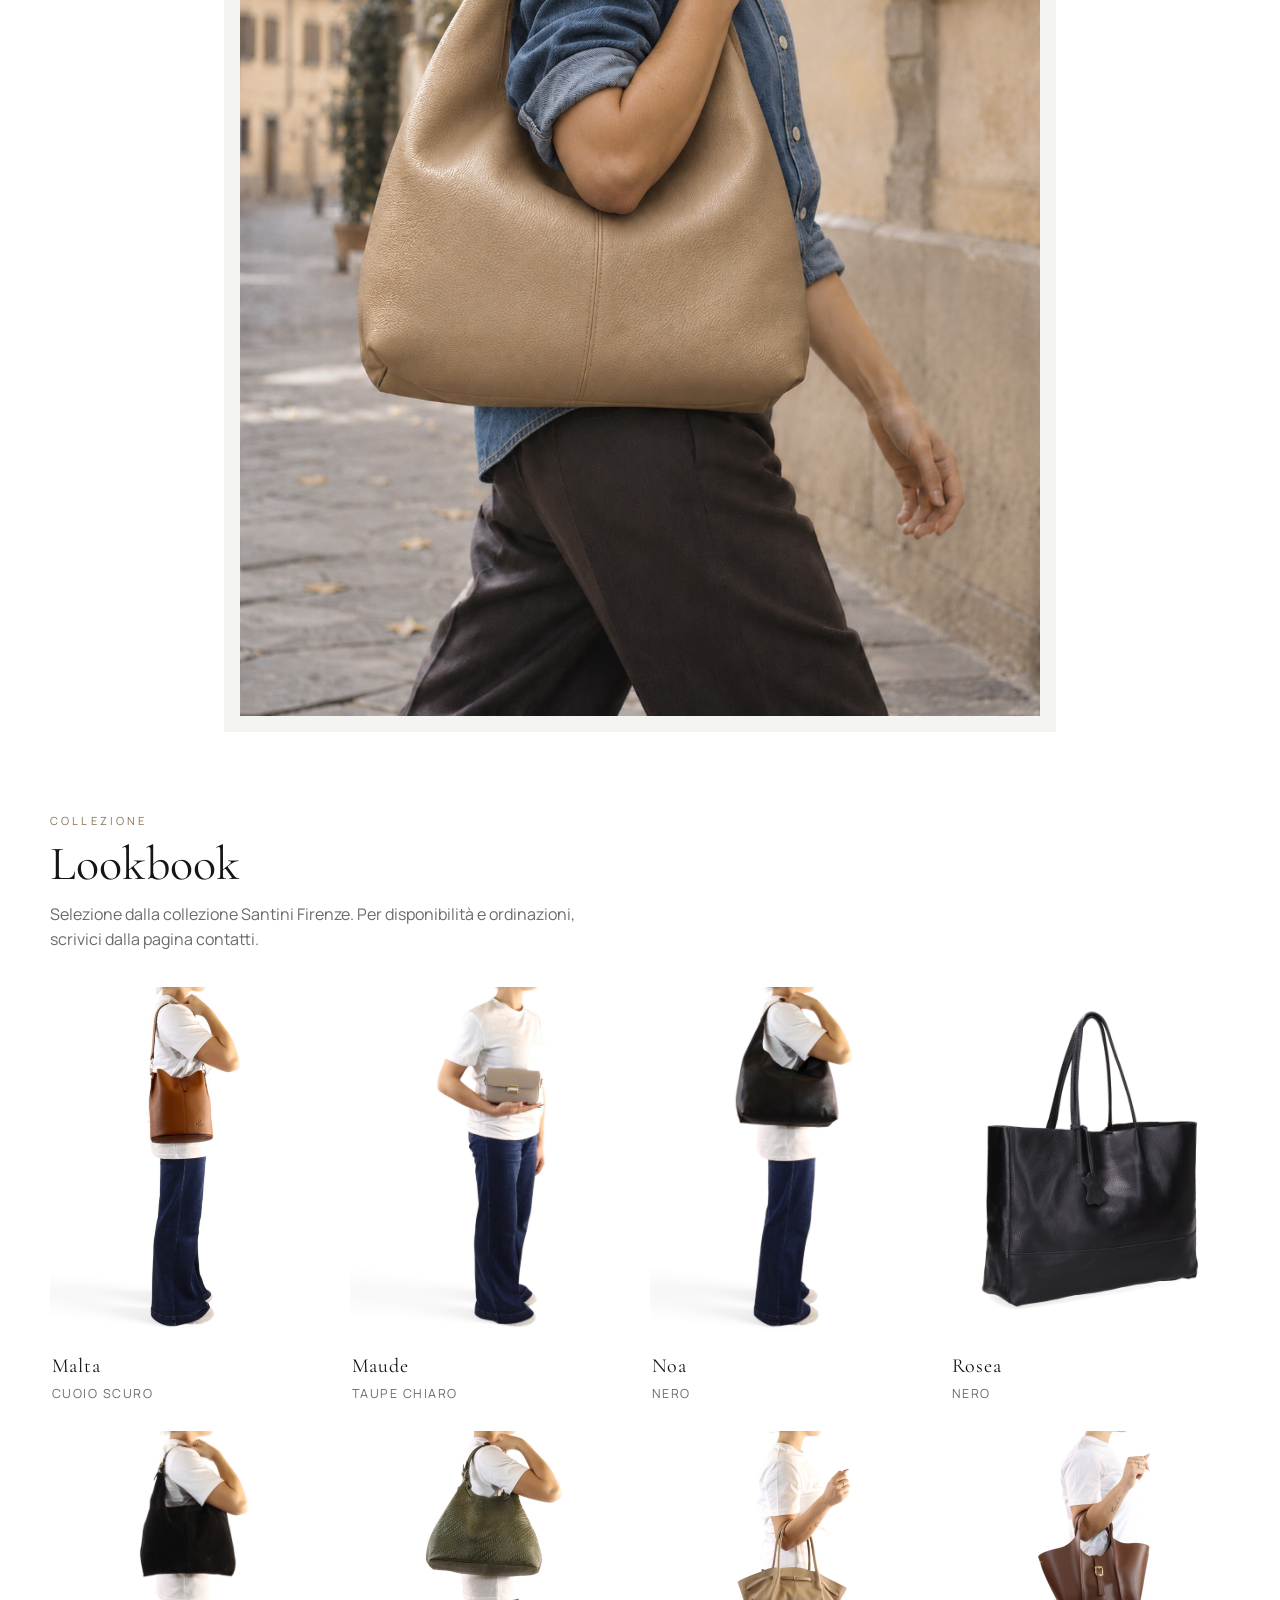
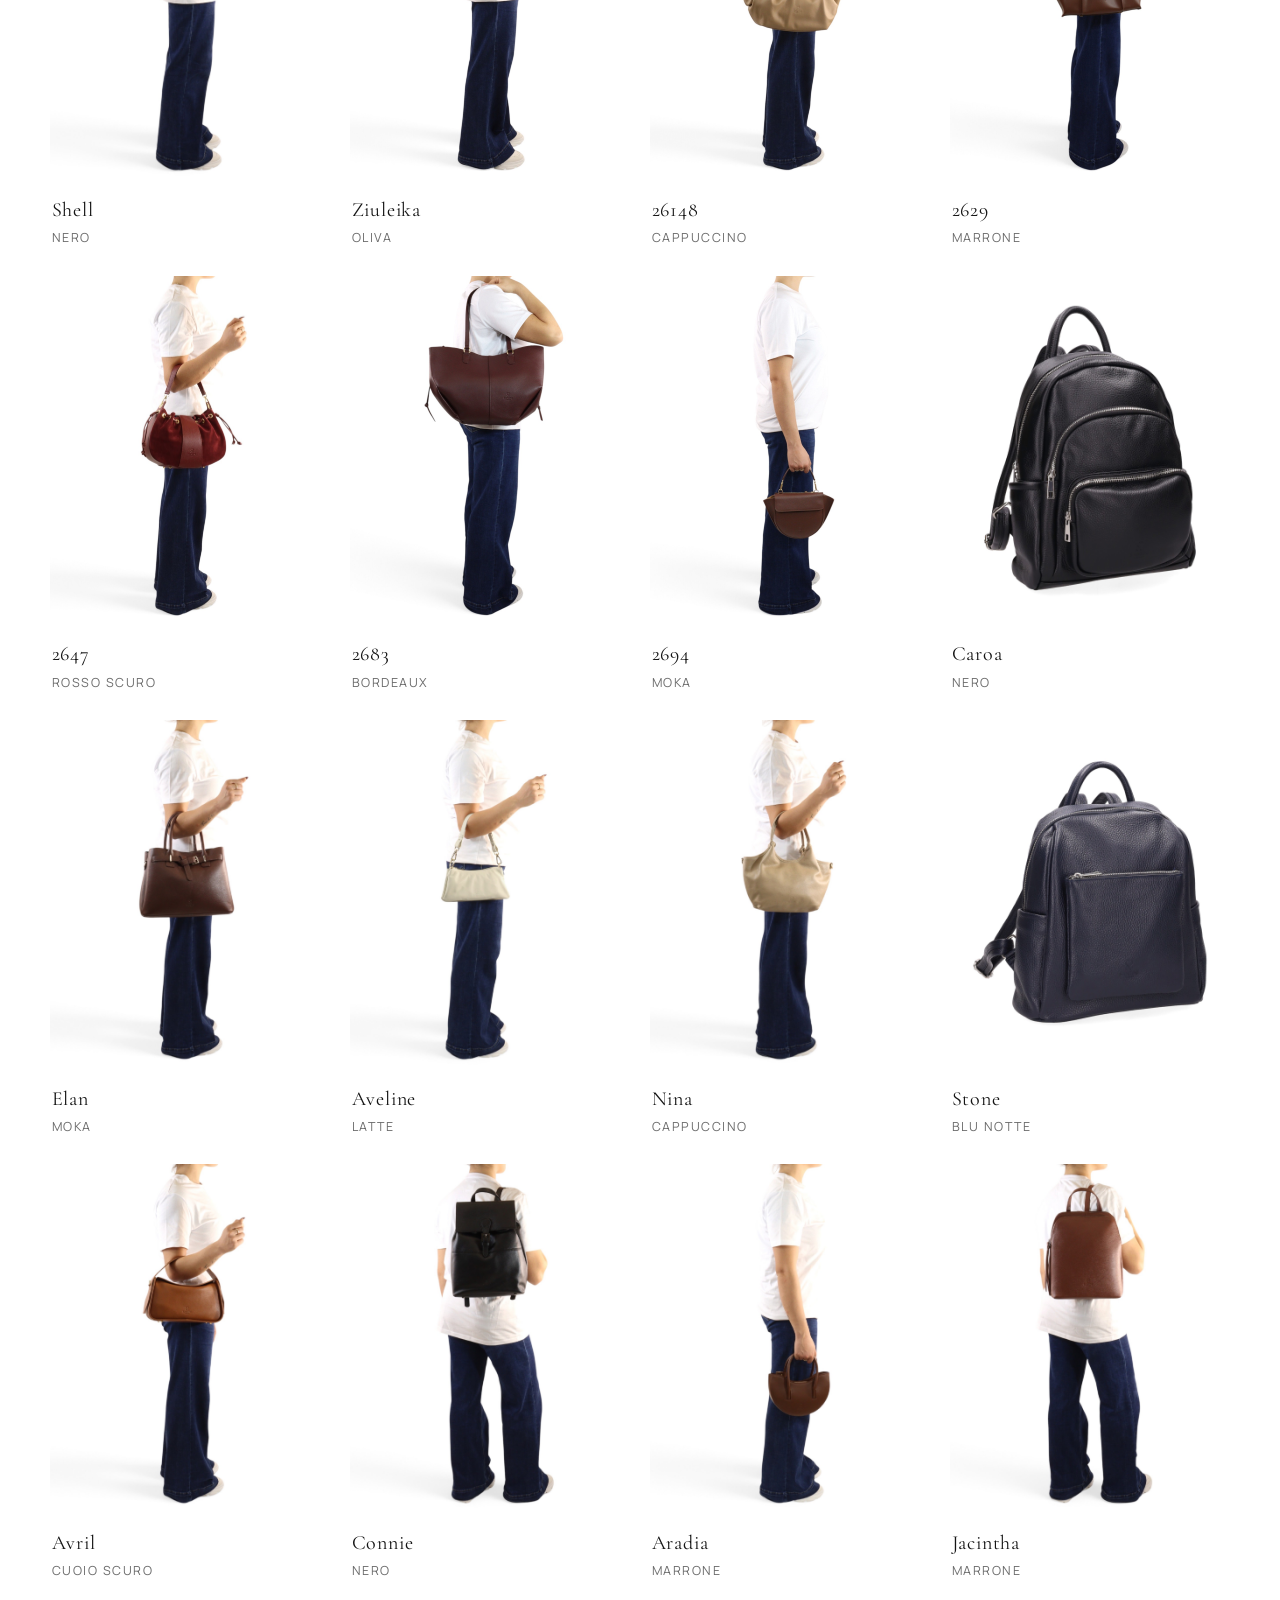
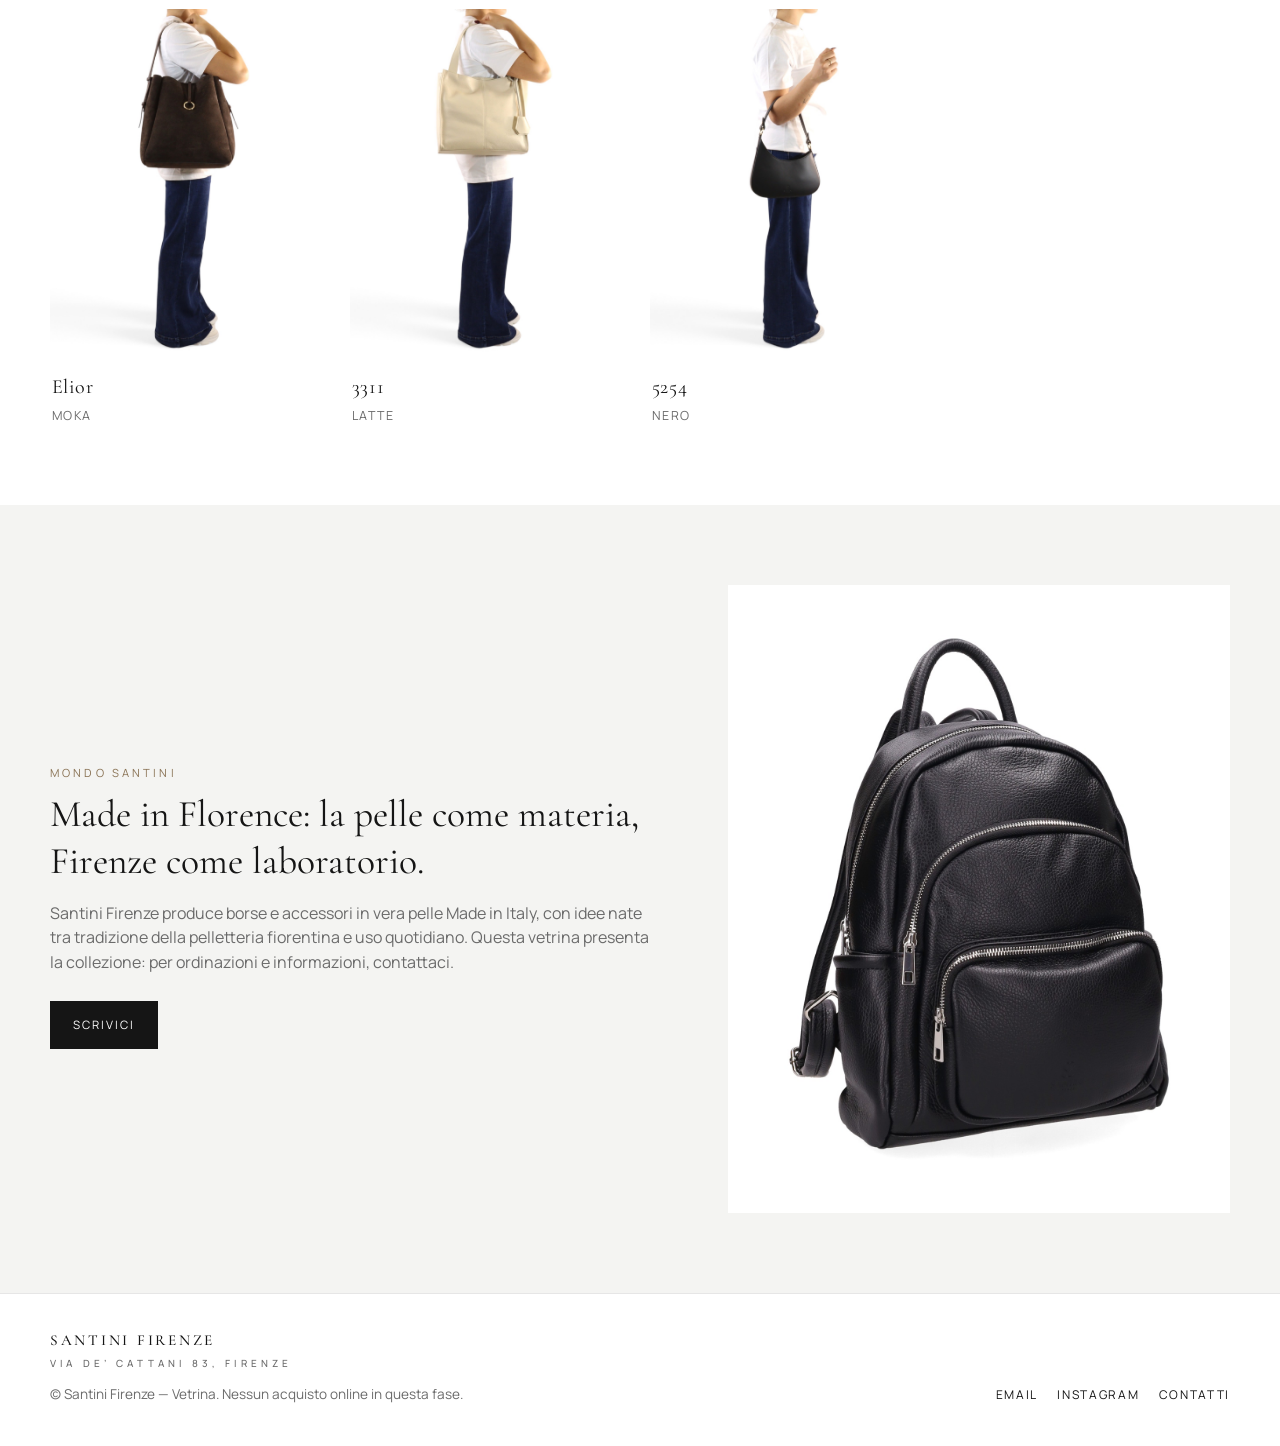
==== commit 10e8f5d2: "Porta in apertura del lookbook gli undici modelli richiesti" ====
--- a/index.html
+++ b/index.html
@@ -97,18 +97,54 @@
     </div>
     <div class="lookbook">
       <a class="look" href="contatti.html">
+        <figure><img src="img/web/lookbook-malta.jpg" alt="Malta cuoio scuro" loading="lazy" width="1119" height="1400"></figure>
+        <figcaption><div class="name">Malta</div><div class="color">Cuoio scuro</div></figcaption>
+      </a>
+      <a class="look" href="contatti.html">
+        <figure><img src="img/web/11-maude-taupe-chiaro.jpg" alt="Maude taupe chiaro" loading="lazy" width="800" height="1000"></figure>
+        <figcaption><div class="name">Maude</div><div class="color">Taupe chiaro</div></figcaption>
+      </a>
+      <a class="look" href="contatti.html">
         <figure><img src="img/web/13-noa-nero.jpg" alt="Noa nero" loading="lazy" width="800" height="1000"></figure>
         <figcaption><div class="name">Noa</div><div class="color">Nero</div></figcaption>
       </a>
       <a class="look" href="contatti.html">
+        <figure><img src="img/web/14-rosea-nero.jpg" alt="Rosea nero" loading="lazy" width="800" height="1000"></figure>
+        <figcaption><div class="name">Rosea</div><div class="color">Nero</div></figcaption>
+      </a>
+      <a class="look" href="contatti.html">
+        <figure><img src="img/web/15-shell-sc28-nero.jpg" alt="Shell nero" loading="lazy" width="800" height="1000"></figure>
+        <figcaption><div class="name">Shell</div><div class="color">Nero</div></figcaption>
+      </a>
+      <a class="look" href="contatti.html">
+        <figure><img src="img/web/lookbook-ziuleika.jpg" alt="Ziuleika oliva" loading="lazy" width="1119" height="1400"></figure>
+        <figcaption><div class="name">Ziuleika</div><div class="color">Oliva</div></figcaption>
+      </a>
+      <a class="look" href="contatti.html">
+        <figure><img src="img/web/lookbook-26148.jpg" alt="26148 cappuccino" loading="lazy" width="1119" height="1400"></figure>
+        <figcaption><div class="name">26148</div><div class="color">Cappuccino</div></figcaption>
+      </a>
+      <a class="look" href="contatti.html">
+        <figure><img src="img/web/lookbook-2629.jpg" alt="2629 marrone" loading="lazy" width="1120" height="1400"></figure>
+        <figcaption><div class="name">2629</div><div class="color">Marrone</div></figcaption>
+      </a>
+      <a class="look" href="contatti.html">
+        <figure><img src="img/web/lookbook-2647.jpg" alt="2647 rosso scuro" loading="lazy" width="1119" height="1400"></figure>
+        <figcaption><div class="name">2647</div><div class="color">Rosso scuro</div></figcaption>
+      </a>
+      <a class="look" href="contatti.html">
+        <figure><img src="img/web/lookbook-2683.jpg" alt="2683 bordeaux" loading="lazy" width="1120" height="1400"></figure>
+        <figcaption><div class="name">2683</div><div class="color">Bordeaux</div></figcaption>
+      </a>
+      <a class="look" href="contatti.html">
+        <figure><img src="img/web/lookbook-2694.jpg" alt="2694 moka" loading="lazy" width="1120" height="1400"></figure>
+        <figcaption><div class="name">2694</div><div class="color">Moka</div></figcaption>
+      </a>
+      <a class="look" href="contatti.html">
         <figure><img src="img/web/06-caroa-nero.jpg" alt="Caroa nero" loading="lazy" width="800" height="1000"></figure>
         <figcaption><div class="name">Caroa</div><div class="color">Nero</div></figcaption>
       </a>
       <a class="look" href="contatti.html">
-        <figure><img src="img/web/14-rosea-nero.jpg" alt="Rosea nero" loading="lazy" width="800" height="1000"></figure>
-        <figcaption><div class="name">Rosea</div><div class="color">Nero</div></figcaption>
-      </a>
-      <a class="look" href="contatti.html">
         <figure><img src="img/web/08-elan-moka.jpg" alt="Elan moka" loading="lazy" width="800" height="1000"></figure>
         <figcaption><div class="name">Elan</div><div class="color">Moka</div></figcaption>
       </a>
@@ -141,16 +177,8 @@
         <figcaption><div class="name">Jacintha</div><div class="color">Marrone</div></figcaption>
       </a>
       <a class="look" href="contatti.html">
-        <figure><img src="img/web/11-maude-taupe-chiaro.jpg" alt="Maude taupe chiaro" loading="lazy" width="800" height="1000"></figure>
-        <figcaption><div class="name">Maude</div><div class="color">Taupe chiaro</div></figcaption>
-      </a>
-      <a class="look" href="contatti.html">
         <figure><img src="img/web/09-elior-sc523-moka.jpg" alt="Elior moka" loading="lazy" width="800" height="1000"></figure>
         <figcaption><div class="name">Elior</div><div class="color">Moka</div></figcaption>
-      </a>
-      <a class="look" href="contatti.html">
-        <figure><img src="img/web/15-shell-sc28-nero.jpg" alt="Shell nero" loading="lazy" width="800" height="1000"></figure>
-        <figcaption><div class="name">Shell</div><div class="color">Nero</div></figcaption>
       </a>
       <a class="look" href="contatti.html">
         <figure><img src="img/web/01-3311-latte.jpg" alt="Modello 3311 latte" loading="lazy" width="800" height="1000"></figure>
